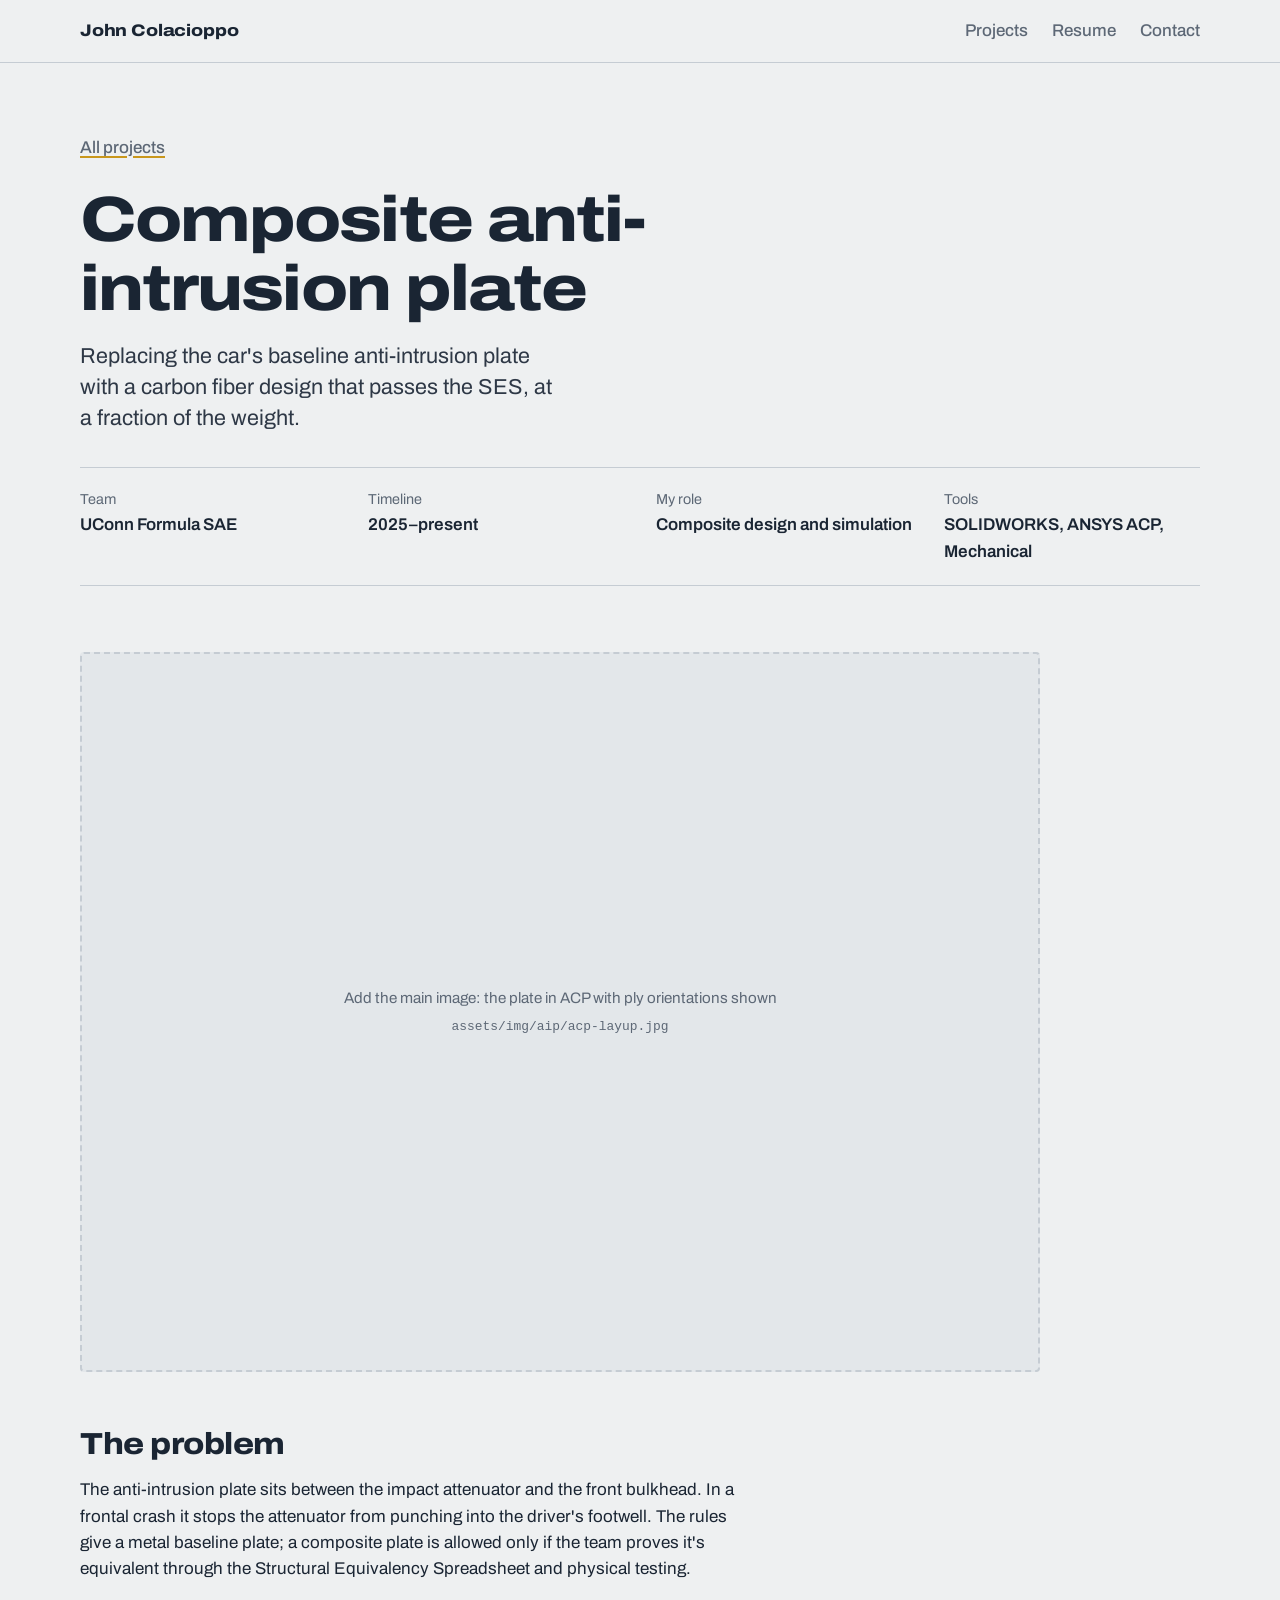
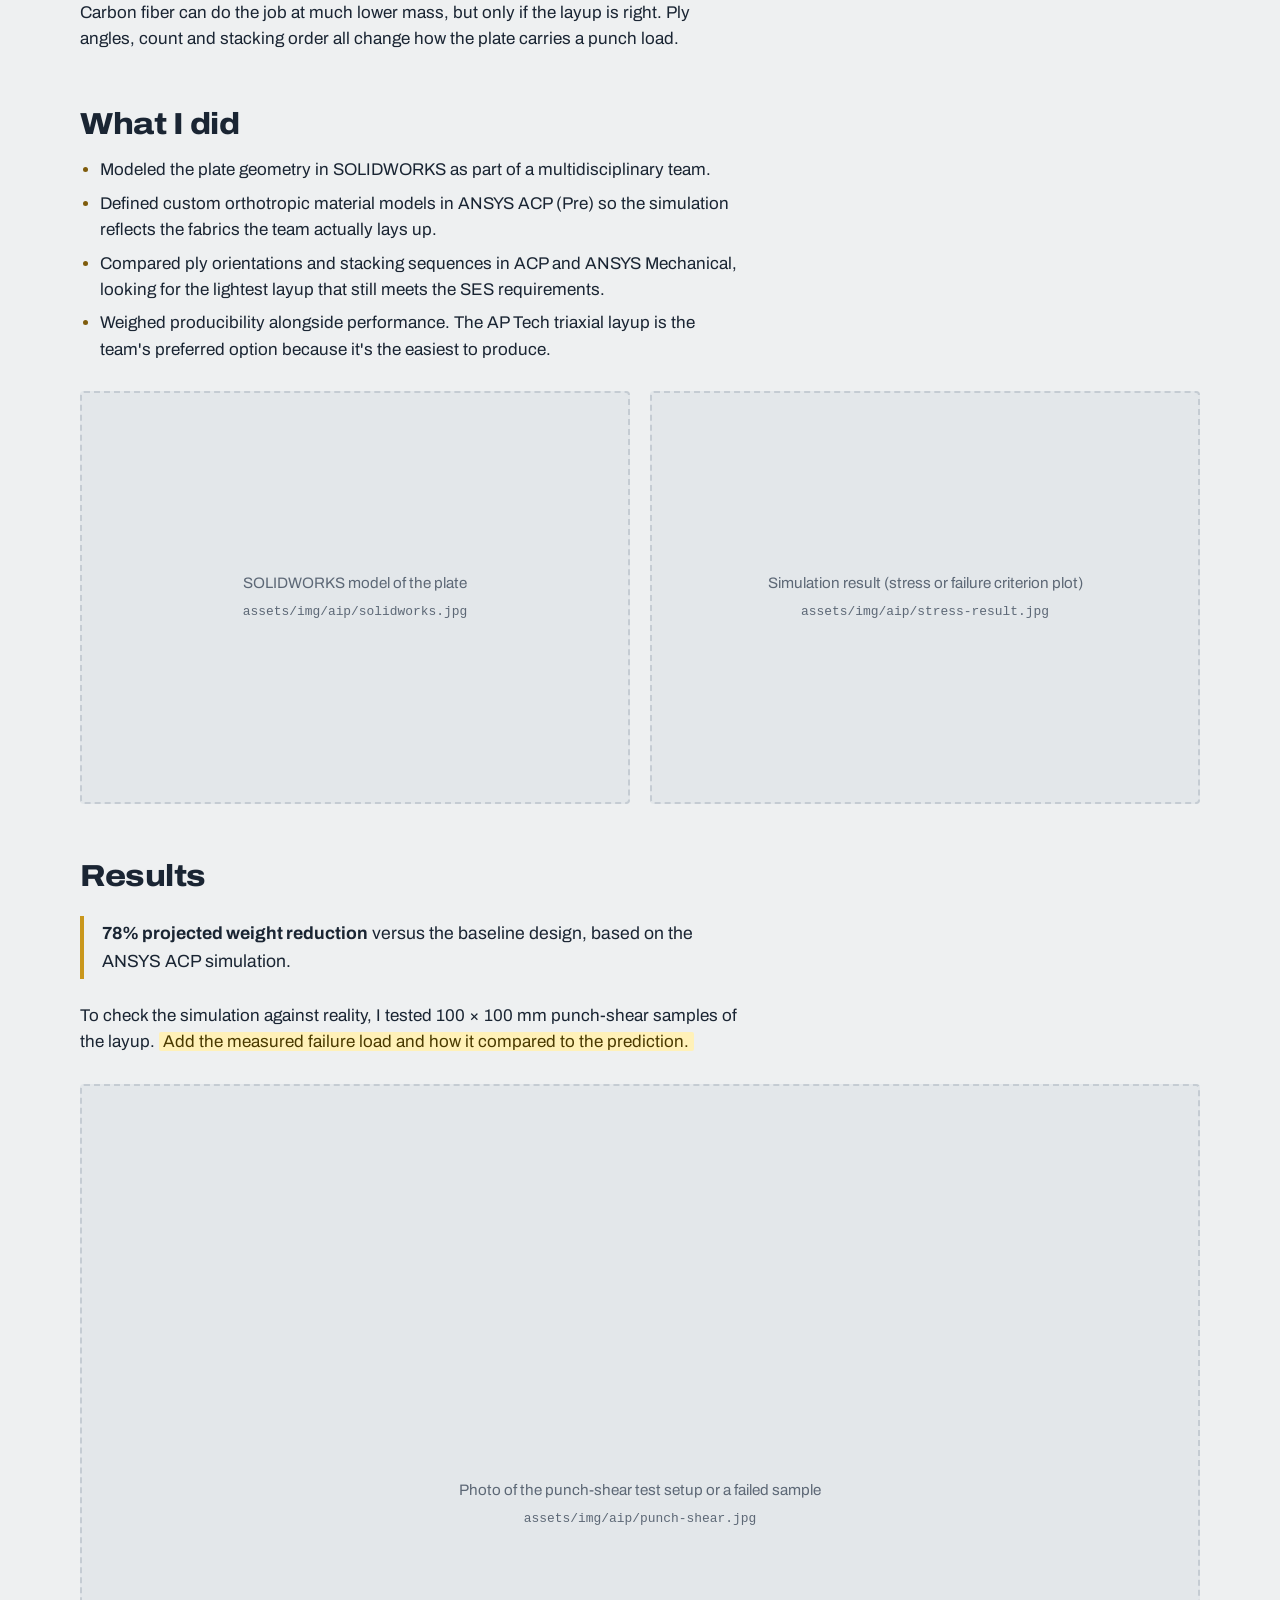
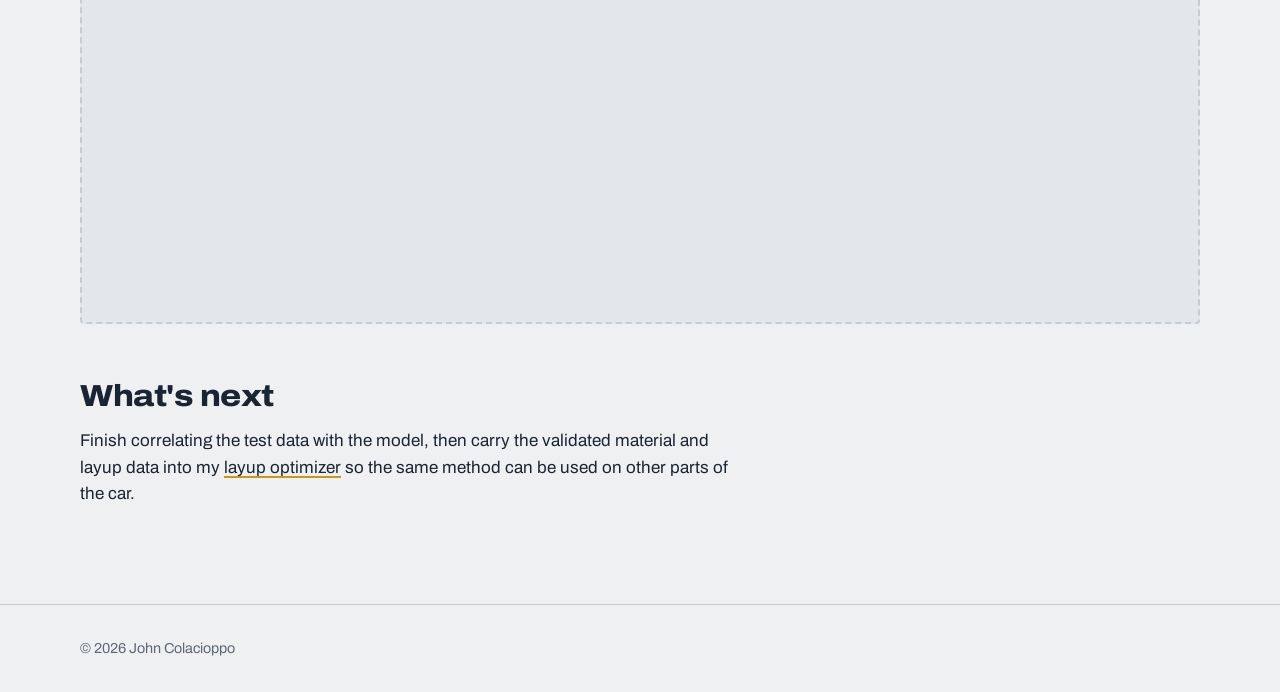
==== projects/anti-intrusion-plate.html @ 6d99d5f6 "Add files via upload" ====
<!DOCTYPE html>
<html lang="en">
<head>
  <meta charset="utf-8">
  <meta name="viewport" content="width=device-width, initial-scale=1">
  <title>Composite anti-intrusion plate — John Colacioppo</title>
  <meta name="description" content="Carbon fiber anti-intrusion plate for UConn Formula SAE, designed in SOLIDWORKS and ANSYS ACP.">
  <link rel="icon" href="../assets/favicon.svg" type="image/svg+xml">
  <link rel="preconnect" href="https://fonts.googleapis.com">
  <link rel="preconnect" href="https://fonts.gstatic.com" crossorigin>
  <link href="https://fonts.googleapis.com/css2?family=Archivo:wdth,wght@62..125,100..900&display=swap" rel="stylesheet">
  <link rel="stylesheet" href="../css/style.css">
</head>
<body>
  <a class="skip" href="#main">Skip to content</a>

  <header class="site-header">
    <div class="wrap">
      <a class="wordmark" href="../">John Colacioppo</a>
      <nav class="site-nav" aria-label="Main">
        <a href="../#projects">Projects</a>
        <a href="../resume.html">Resume</a>
        <a href="../#contact">Contact</a>
      </nav>
    </div>
  </header>

  <main id="main" class="wrap">
    <div class="case-head">
      <a class="back" href="../#projects">All projects</a>
      <h1>Composite anti-intrusion plate</h1>
      <p class="lede">Replacing the car's baseline anti-intrusion plate with a carbon fiber design that passes the SES, at a fraction of the weight.</p>
      <dl class="facts">
        <div><dt>Team</dt><dd>UConn Formula SAE</dd></div>
        <div><dt>Timeline</dt><dd>2025–present</dd></div>
        <div><dt>My role</dt><dd>Composite design and simulation</dd></div>
        <div><dt>Tools</dt><dd>SOLIDWORKS, ANSYS ACP, Mechanical</dd></div>
      </dl>
    </div>

    <div class="case-body">
      <figure class="shot shot-wide">
        <!-- Replace with: <img src="../assets/img/aip/acp-layup.jpg" alt="..."> -->
        <div class="ph">Add the main image: the plate in ACP with ply orientations shown<br><code>assets/img/aip/acp-layup.jpg</code></div>
      </figure>

      <h2>The problem</h2>
      <p>The anti-intrusion plate sits between the impact attenuator and the front bulkhead. In a frontal crash it stops the attenuator from punching into the driver's footwell. The rules give a metal baseline plate; a composite plate is allowed only if the team proves it's equivalent through the Structural Equivalency Spreadsheet and physical testing.</p>
      <p>Carbon fiber can do the job at much lower mass, but only if the layup is right. Ply angles, count and stacking order all change how the plate carries a punch load.</p>

      <h2>What I did</h2>
      <ul>
        <li>Modeled the plate geometry in SOLIDWORKS as part of a multidisciplinary team.</li>
        <li>Defined custom orthotropic material models in ANSYS ACP (Pre) so the simulation reflects the fabrics the team actually lays up.</li>
        <li>Compared ply orientations and stacking sequences in ACP and ANSYS Mechanical, looking for the lightest layup that still meets the SES requirements.</li>
        <li>Weighed producibility alongside performance. The AP Tech triaxial layup is the team's preferred option because it's the easiest to produce.</li>
      </ul>

      <div class="shot-pair">
        <figure class="shot">
          <!-- Replace with: <img src="../assets/img/aip/solidworks.jpg" alt="..."> -->
          <div class="ph">SOLIDWORKS model of the plate<br><code>assets/img/aip/solidworks.jpg</code></div>
        </figure>
        <figure class="shot">
          <!-- Replace with: <img src="../assets/img/aip/stress-result.jpg" alt="..."> -->
          <div class="ph">Simulation result (stress or failure criterion plot)<br><code>assets/img/aip/stress-result.jpg</code></div>
        </figure>
      </div>

      <h2>Results</h2>
      <p class="callout"><strong>78% projected weight reduction</strong> versus the baseline design, based on the ANSYS ACP simulation.</p>
      <p>To check the simulation against reality, I tested 100 × 100 mm punch-shear samples of the layup. <span class="todo">Add the measured failure load and how it compared to the prediction.</span></p>

      <figure class="shot">
        <!-- Replace with: <img src="../assets/img/aip/punch-shear.jpg" alt="..."> -->
        <div class="ph">Photo of the punch-shear test setup or a failed sample<br><code>assets/img/aip/punch-shear.jpg</code></div>
      </figure>

      <h2>What's next</h2>
      <p>Finish correlating the test data with the model, then carry the validated material and layup data into my <a href="layup-optimizer.html">layup optimizer</a> so the same method can be used on other parts of the car.</p>
    </div>
  </main>

  <footer class="site-footer">
    <div class="wrap"><p>© 2026 John Colacioppo</p></div>
  </footer>
</body>
</html>
---- css/style.css ----
/* John Colacioppo — engineering portfolio
   Palette: cool drafting paper, carbon ink, one aramid-gold accent. */

:root {
  --paper: #eef0f1;
  --paper-2: #e3e7ea;
  --ink: #1a2533;
  --carbon: #2e3846;
  --graphite: #5d6876;
  --rule: #c5ccd3;
  --aramid: #c9971c;
  --aramid-ink: #7f5c0c;
  --ply-face: #2e3846;
  --ply-edge: #1a2533;
  --ply-fiber: #8b96a4;
  --measure: 66ch;
  --gutter: clamp(1.25rem, 4vw, 3rem);
  --font: "Archivo", "Helvetica Neue", Arial, sans-serif;
  color-scheme: light dark;
}

@media (prefers-color-scheme: dark) {
  :root {
    --paper: #18212b;
    --paper-2: #202a36;
    --ink: #e6eaee;
    --carbon: #c9d0d8;
    --graphite: #9aa5b1;
    --rule: #34404e;
    --aramid: #d9a826;
    --aramid-ink: #e7bd52;
    --ply-face: #2c3745;
    --ply-edge: #111a23;
    --ply-fiber: #8592a1;
  }
}

*, *::before, *::after { box-sizing: border-box; }

html { -webkit-text-size-adjust: 100%; }

body {
  margin: 0;
  background: var(--paper);
  color: var(--ink);
  font-family: var(--font);
  font-size: 1.0625rem;
  line-height: 1.55;
  font-variation-settings: "wdth" 100;
}

img { max-width: 100%; height: auto; display: block; }

a {
  color: inherit;
  text-decoration-color: var(--aramid);
  text-decoration-thickness: 2px;
  text-underline-offset: 0.2em;
}
a:hover { color: var(--aramid-ink); }

:focus-visible {
  outline: 3px solid var(--aramid);
  outline-offset: 3px;
  border-radius: 2px;
}

.skip {
  position: absolute; left: -999px; top: 0;
  background: var(--ink); color: var(--paper); padding: .5rem 1rem;
}
.skip:focus { left: 1rem; top: 1rem; z-index: 10; }

.wrap {
  width: 100%;
  max-width: 76rem;
  margin: 0 auto;
  padding-inline: var(--gutter);
}

/* ---------- Header ---------- */
.site-header {
  border-bottom: 1px solid var(--rule);
}
.site-header .wrap {
  display: flex;
  align-items: baseline;
  justify-content: space-between;
  gap: 1rem;
  padding-block: 1.1rem;
  flex-wrap: wrap;
}
.wordmark {
  font-weight: 800;
  font-variation-settings: "wdth" 115;
  font-size: 1.05rem;
  letter-spacing: -0.01em;
  text-decoration: none;
}
.site-nav { display: flex; gap: 1.5rem; }
.site-nav a { text-decoration: none; color: var(--graphite); font-weight: 500; }
.site-nav a:hover, .site-nav a[aria-current="page"] { color: var(--ink); text-decoration: underline; text-decoration-color: var(--aramid); }

/* ---------- Type scale (1.25 ratio) ---------- */
h1, h2, h3 { line-height: 1.08; margin: 0; font-weight: 800; letter-spacing: -0.015em; }
h1 { font-size: clamp(2.6rem, 7vw, 5.4rem); font-variation-settings: "wdth" 118; letter-spacing: -0.03em; }
h2 { font-size: clamp(1.7rem, 3.2vw, 2.4rem); font-variation-settings: "wdth" 112; }
h3 { font-size: 1.35rem; font-variation-settings: "wdth" 108; }
p { margin: 0 0 1em; max-width: var(--measure); }
.lede { font-size: clamp(1.15rem, 1.8vw, 1.35rem); line-height: 1.45; color: var(--carbon); max-width: 40ch; }

/* ---------- Hero ---------- */
.hero {
  display: grid;
  grid-template-columns: minmax(0, 1fr) minmax(0, 1.05fr);
  align-items: center;
  gap: clamp(1.5rem, 4vw, 4rem);
  padding-block: clamp(3rem, 8vw, 6.5rem) clamp(2.5rem, 6vw, 5rem);
}
.hero h1 { margin-bottom: 1.5rem; }
.hero .lede { margin-bottom: 2rem; }
.hero figure { margin: 0; }
.hero figcaption {
  font-size: .9rem; color: var(--graphite); margin-top: .5rem; max-width: 46ch;
}

.actions { display: flex; flex-wrap: wrap; gap: .75rem; }
.btn {
  display: inline-block;
  padding: .7rem 1.2rem;
  border: 2px solid var(--ink);
  border-radius: 3px;
  font-weight: 600;
  text-decoration: none;
  line-height: 1.2;
}
.btn-solid { background: var(--ink); color: var(--paper); }
.btn-solid:hover { background: var(--carbon); border-color: var(--carbon); color: var(--paper); }
.btn:hover { color: var(--ink); border-color: var(--aramid); }
.btn-solid:hover { color: var(--paper); }

/* Ply stack drawing */
.plystack { width: 100%; height: auto; overflow: visible; }
.ply-face { fill: var(--ply-face); stroke: var(--ply-edge); stroke-width: 1; }
.ply-edge { fill: var(--ply-edge); }
.ply-side { fill: var(--ply-edge); opacity: .85; }
.ply-fiber { stroke: var(--ply-fiber); stroke-width: 1.2; fill: none; }
.ply-leader { stroke: var(--aramid); stroke-width: 1.25; fill: none; }
.ply-label { fill: var(--ink); font-family: var(--font); font-size: 17px; font-weight: 600; font-variant-numeric: tabular-nums; }

@media (prefers-reduced-motion: no-preference) {
  .ply {
    animation: lay-up .55s cubic-bezier(.2,.7,.2,1) both;
    animation-delay: calc(var(--i) * 110ms + 150ms);
  }
  @keyframes lay-up {
    from { opacity: 0; transform: translateY(-46px); }
    to   { opacity: 1; transform: none; }
  }
}

/* ---------- Sections ---------- */
.section { padding-block: clamp(3rem, 7vw, 5.5rem); border-top: 1px solid var(--rule); }
.section > .wrap > h2 { margin-bottom: clamp(1.5rem, 4vw, 2.75rem); }

/* Project rows: figure + text, alternating sides */
.project {
  display: grid;
  grid-template-columns: minmax(0, 1.15fr) minmax(0, 1fr);
  gap: clamp(1.25rem, 4vw, 3.5rem);
  align-items: start;
  padding-block: clamp(1.75rem, 4vw, 3rem);
}
.project + .project { border-top: 1px solid var(--rule); }
.project:nth-of-type(even) .project-figure { order: 2; }
.project h3 { font-size: clamp(1.5rem, 2.6vw, 2rem); margin-bottom: .4rem; }
.project h3 a { text-decoration: none; }
.project h3 a:hover { text-decoration: underline; text-decoration-color: var(--aramid); color: inherit; }
.project .context { color: var(--graphite); margin-bottom: 1rem; font-weight: 500; }
.project .tools { color: var(--graphite); font-size: .95rem; }
.project .more { font-weight: 600; }

.stat { display: flex; align-items: baseline; gap: .75rem; margin: 0 0 1rem; }
.stat b {
  font-size: 2.6rem; line-height: 1; font-weight: 800;
  font-variation-settings: "wdth" 120; letter-spacing: -0.03em;
  border-bottom: 4px solid var(--aramid); padding-bottom: .1rem;
}
.stat span { color: var(--carbon); max-width: 22ch; line-height: 1.3; }

.project-figure { margin: 0; }
.project-figure img, .shot img {
  width: 100%;
  background: #fff;
  border: 1px solid var(--rule);
  border-radius: 4px;
}

/* Placeholder figure for images not added yet */
.ph {
  display: flex; flex-direction: column; justify-content: center; align-items: center;
  gap: .4rem; text-align: center;
  aspect-ratio: 4 / 3;
  border: 2px dashed var(--rule);
  border-radius: 4px;
  background: var(--paper-2);
  color: var(--graphite);
  padding: 1.5rem;
  font-size: .95rem;
}
.ph code { font-size: .85em; }

/* Visible reminder for content John still needs to fill in.
   Search the project for class="todo" before publishing. */
.todo {
  background: #fff1b8;
  color: #4a3a00;
  padding: 0 .25em;
  border-radius: 2px;
}

/* Side work block */
.aside-block {
  display: grid; grid-template-columns: minmax(0, 1fr) minmax(0, 1.4fr);
  gap: clamp(1rem, 4vw, 3.5rem);
  margin-top: clamp(1.5rem, 4vw, 2.5rem);
  padding: clamp(1.25rem, 3vw, 2rem);
  background: var(--paper-2);
  border-left: 4px solid var(--aramid);
  border-radius: 0 4px 4px 0;
}
.aside-block h3 { margin-bottom: .3rem; }
.aside-block p:last-child { margin-bottom: 0; }

/* Skills */
.skills { display: grid; grid-template-columns: repeat(auto-fit, minmax(14rem, 1fr)); gap: 1.75rem 2.5rem; margin: 0; }
.skills dt { font-weight: 700; margin-bottom: .35rem; }
.skills dd { margin: 0; color: var(--carbon); }

/* Contact */
.contact-list { list-style: none; padding: 0; margin: 0; display: grid; gap: .6rem; font-size: 1.15rem; }
.contact-list span { display: inline-block; min-width: 6.5rem; color: var(--graphite); font-size: 1rem; }

.site-footer { border-top: 1px solid var(--rule); padding-block: 2rem; color: var(--graphite); font-size: .9rem; }
.site-footer p { margin: 0; }

/* ---------- Project detail pages ---------- */
.case-head { padding-block: clamp(2.5rem, 6vw, 4.5rem) clamp(1.5rem, 3vw, 2.5rem); }
.back { display: inline-block; margin-bottom: 1.5rem; color: var(--graphite); font-weight: 500; }
.case-head h1 { font-size: clamp(2.2rem, 5.5vw, 4rem); margin-bottom: 1.1rem; max-width: 18ch; }

.facts {
  display: grid; grid-template-columns: repeat(auto-fit, minmax(9rem, 1fr));
  gap: 1rem 2rem; margin: 2rem 0 0; padding: 1.25rem 0; border-block: 1px solid var(--rule);
}
.facts dt { color: var(--graphite); font-size: .9rem; }
.facts dd { margin: .15rem 0 0; font-weight: 600; }

.case-body { padding-bottom: clamp(3rem, 7vw, 5rem); }
.case-body h2 { font-size: clamp(1.45rem, 2.6vw, 1.9rem); margin: clamp(2.5rem, 5vw, 3.5rem) 0 1rem; }
.case-body ul, .case-body ol { max-width: var(--measure); padding-left: 1.25rem; margin: 0 0 1.25rem; }
.case-body li { margin-bottom: .45rem; }
.case-body li::marker { color: var(--aramid-ink); }

.shot { margin: 1.75rem 0; }
.shot img { width: auto; max-width: 100%; max-height: 36rem; }
.shot figcaption { font-size: .9rem; color: var(--graphite); margin-top: .5rem; max-width: var(--measure); }
.shot-wide { max-width: 60rem; }
.shot-pair { display: grid; grid-template-columns: repeat(auto-fit, minmax(16rem, 1fr)); gap: 1.25rem; margin: 1.75rem 0; }
.shot-pair .shot { margin: 0; }

table.data {
  border-collapse: collapse; margin: 1.25rem 0 1.75rem; min-width: min(100%, 34rem);
  font-variant-numeric: tabular-nums;
}
table.data th, table.data td { text-align: left; padding: .6rem 1rem .6rem 0; border-bottom: 1px solid var(--rule); vertical-align: top; }
table.data th { font-weight: 700; font-size: .95rem; color: var(--graphite); }
table.data tr.picked td { font-weight: 700; }
table.data tr.picked td:first-child { box-shadow: inset 4px 0 0 var(--aramid); padding-left: .75rem; }
.table-scroll { overflow-x: auto; }

.callout {
  border-left: 4px solid var(--aramid);
  padding: .25rem 0 .25rem 1.1rem;
  margin: 1.5rem 0;
  max-width: var(--measure);
  font-size: 1.1rem;
}

/* ---------- Resume page ---------- */
.resume-frame {
  width: 100%;
  height: min(85vh, 1100px);
  border: 1px solid var(--rule);
  border-radius: 4px;
  background: #fff;
}

/* ---------- Responsive ---------- */
@media (max-width: 820px) {
  .hero { grid-template-columns: 1fr; }
  .hero figure { max-width: 30rem; }
  .project { grid-template-columns: 1fr; }
  .project:nth-of-type(even) .project-figure { order: 0; }
  .aside-block { grid-template-columns: 1fr; }
}
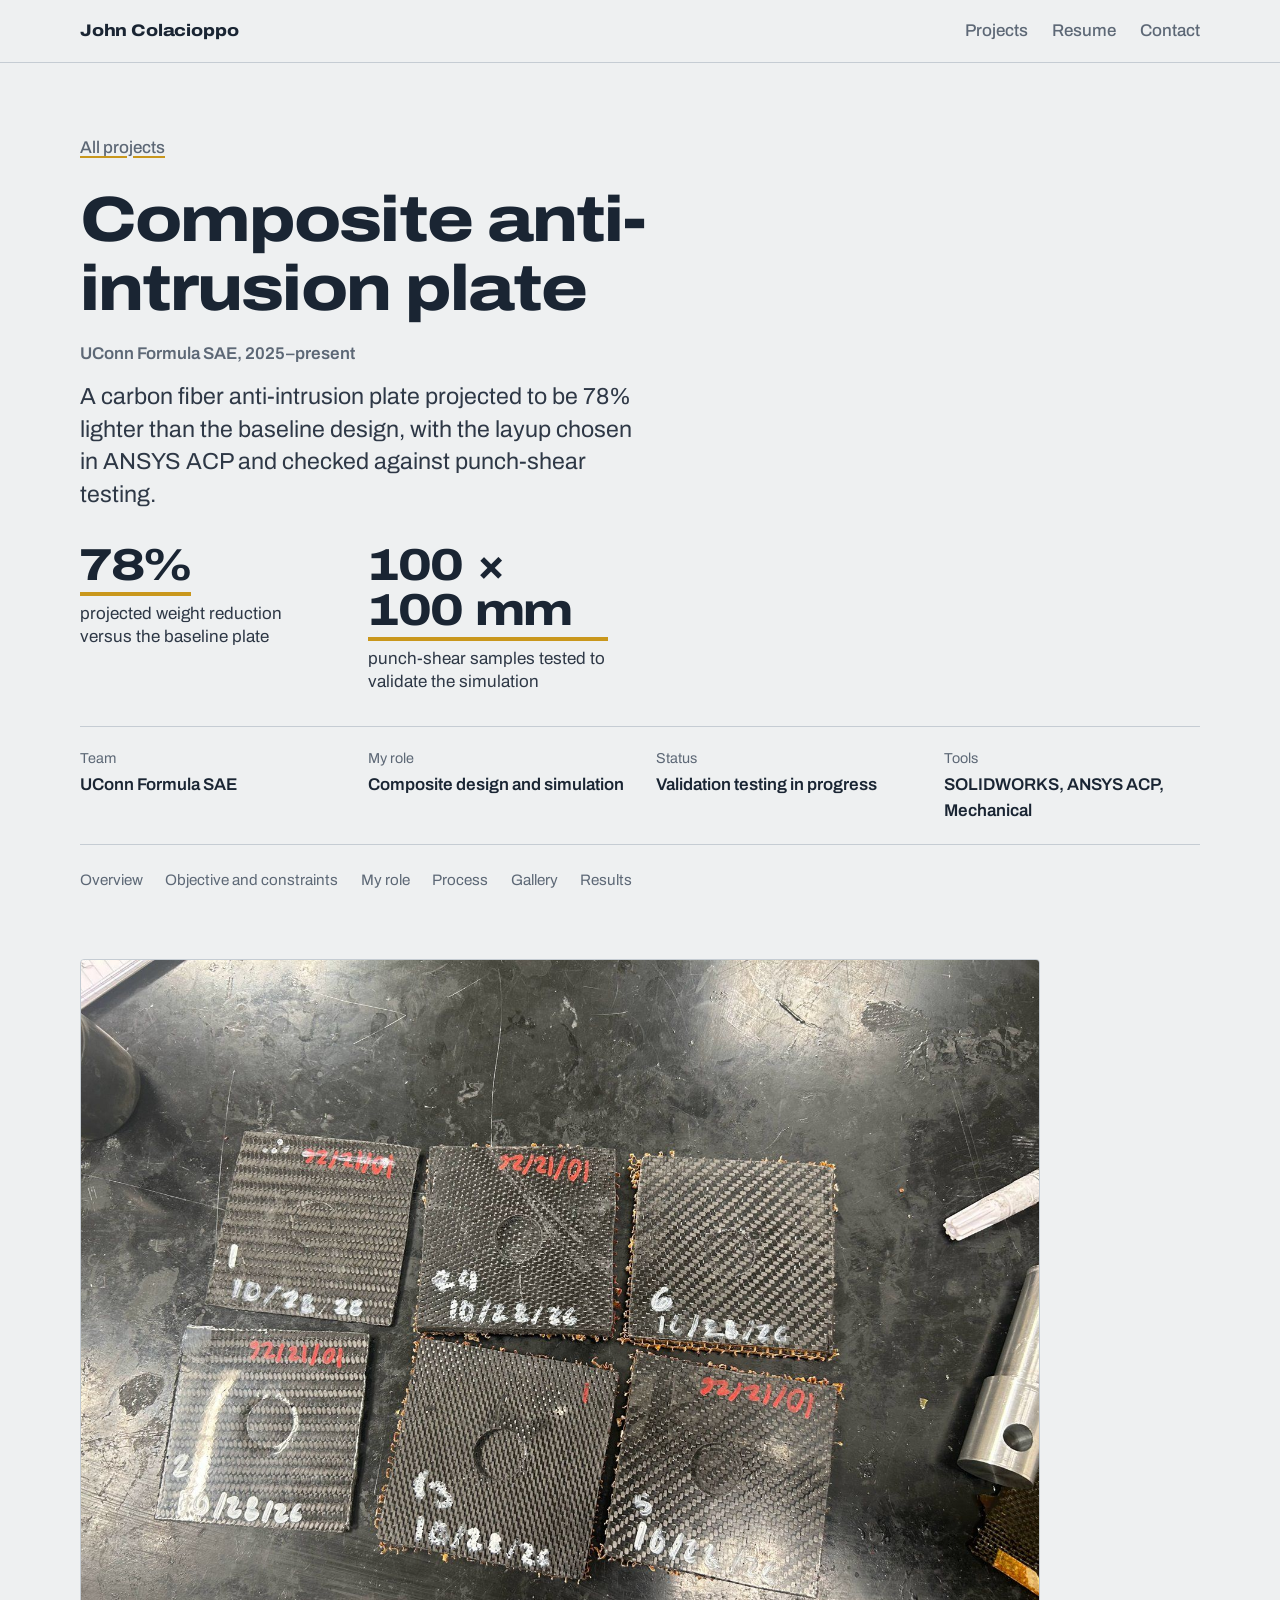
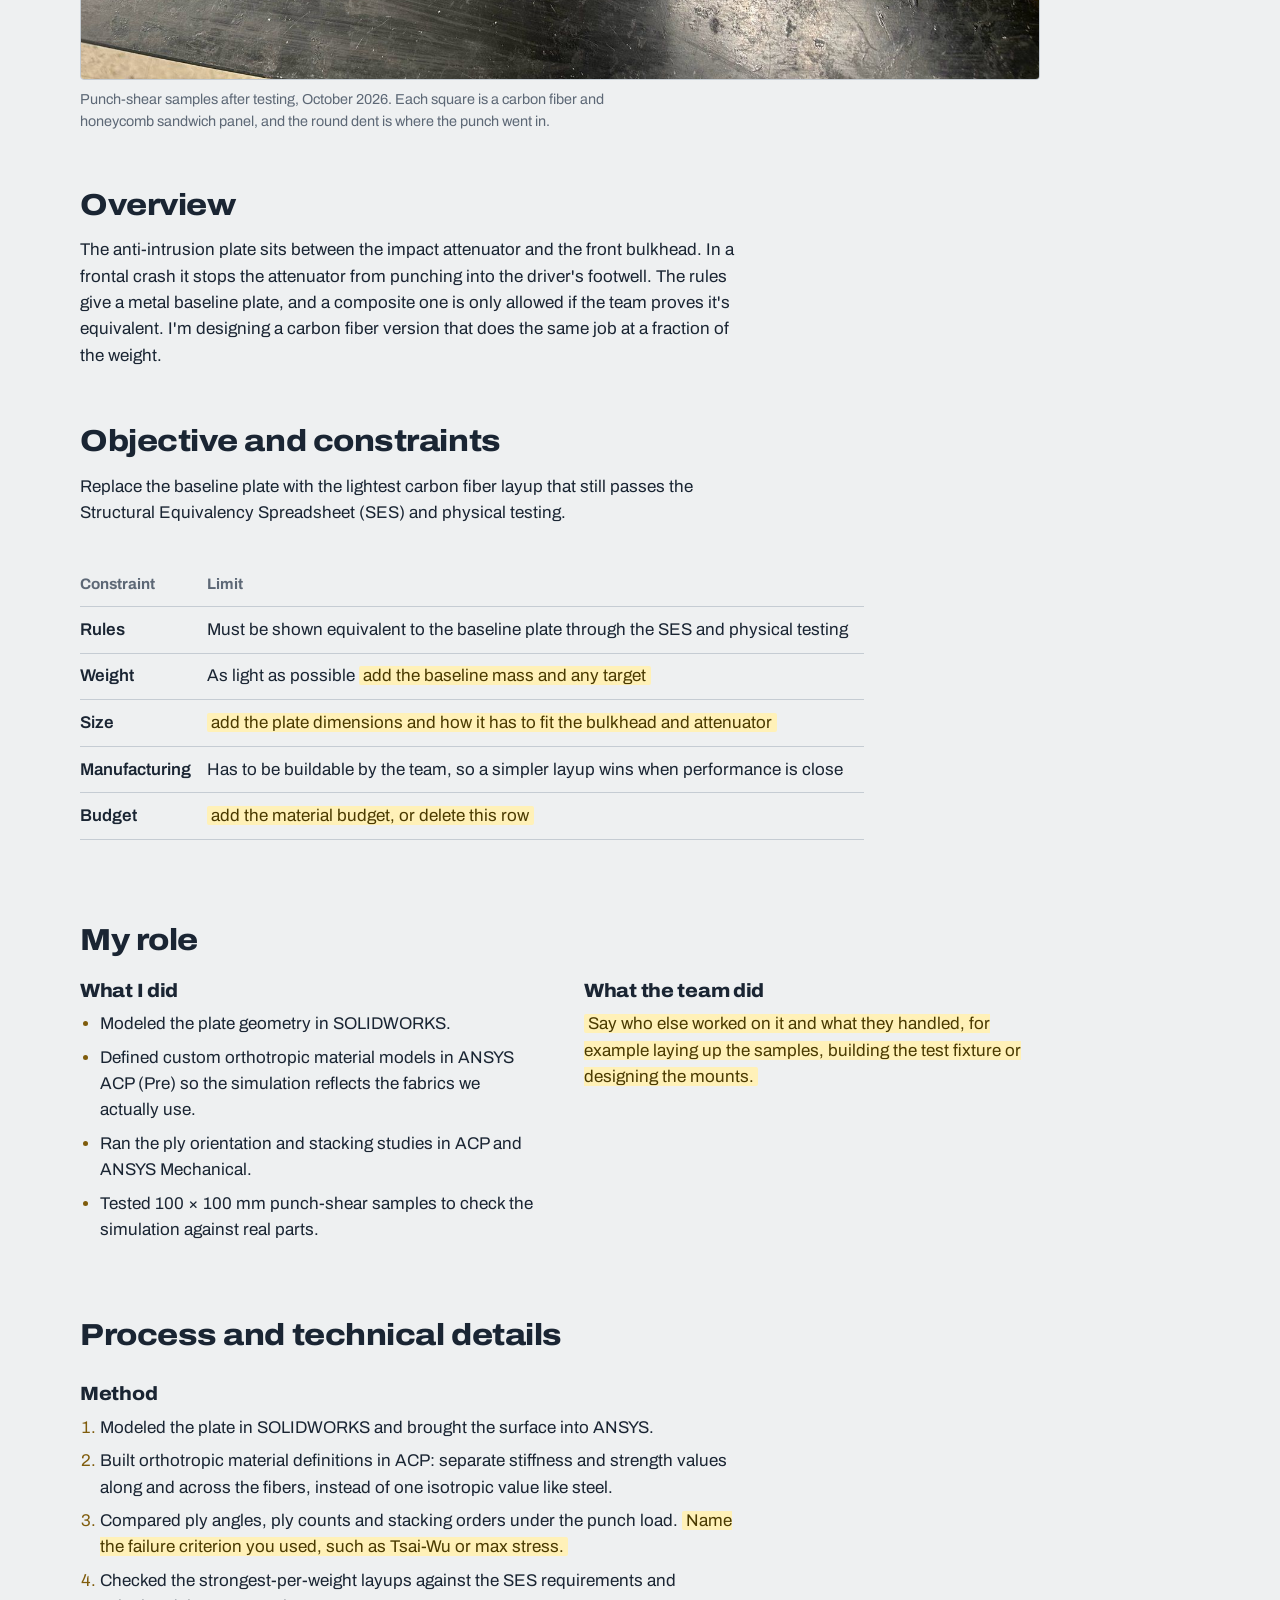
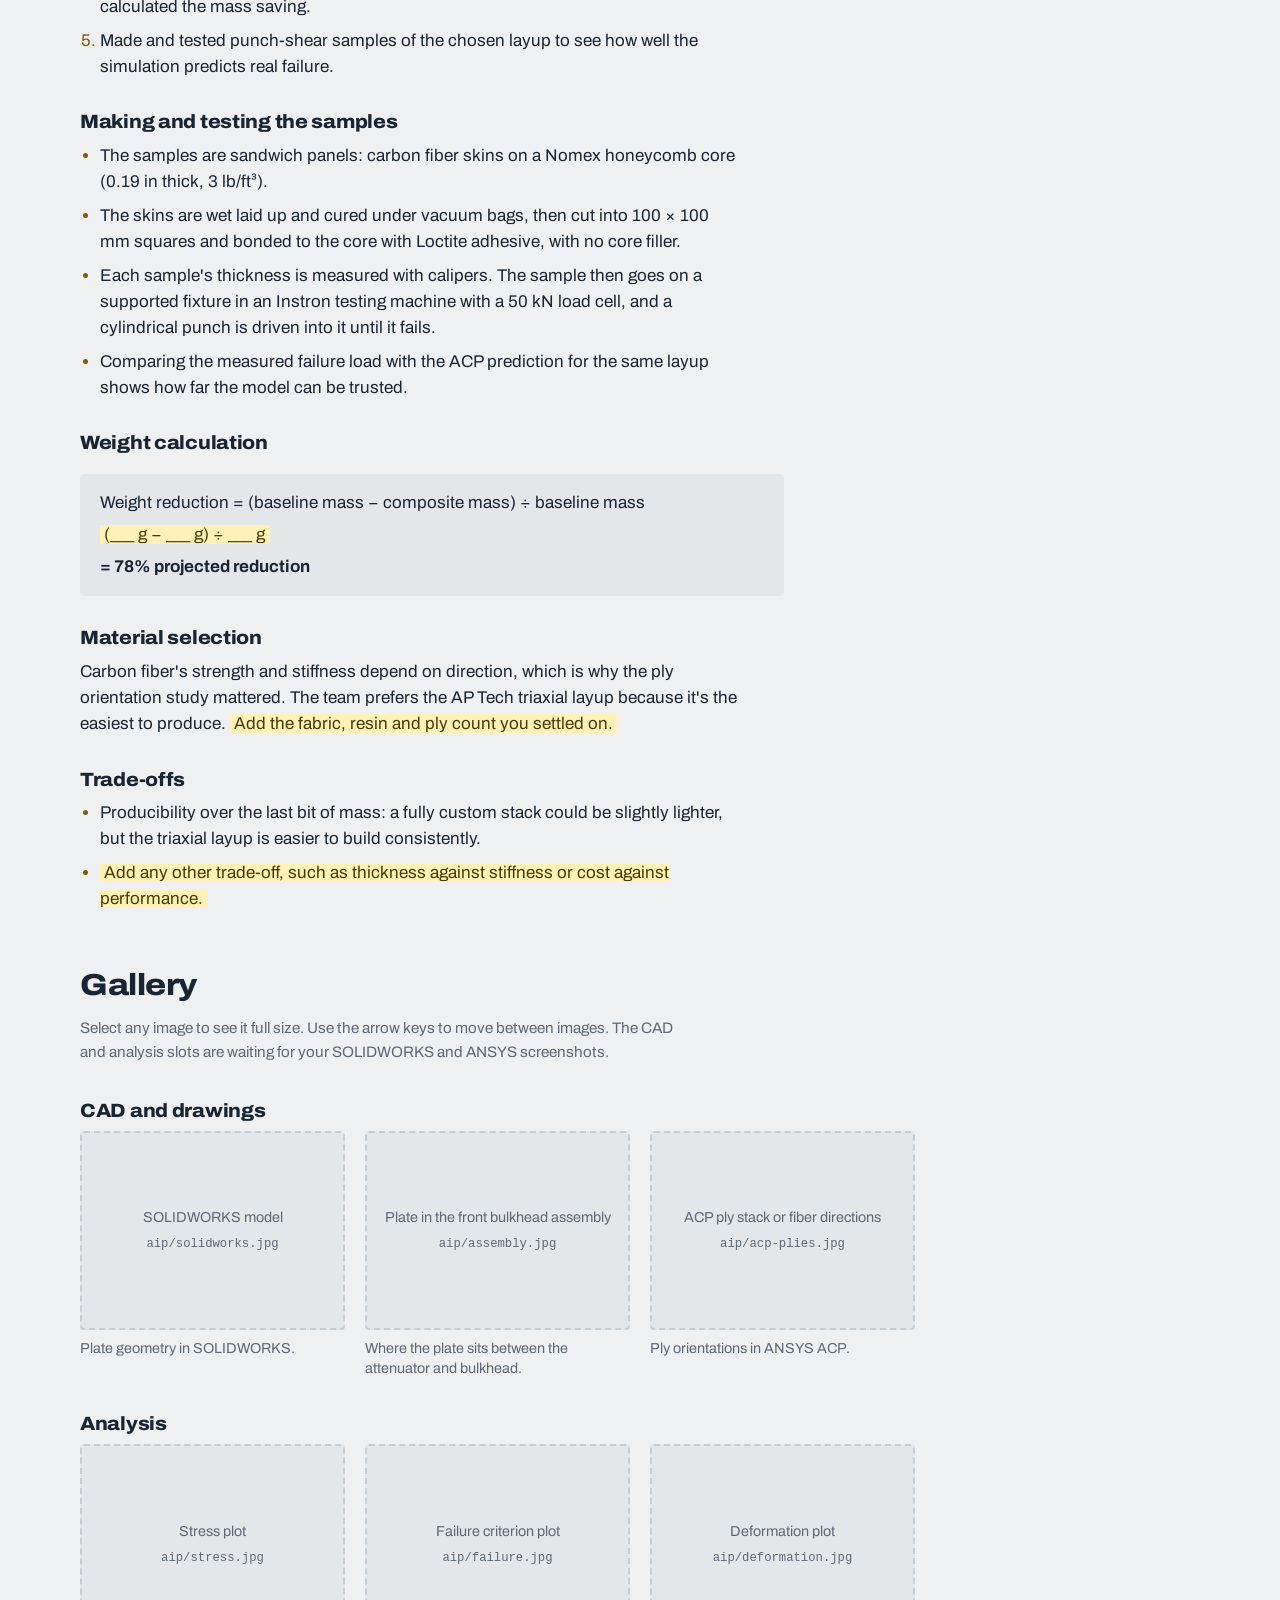
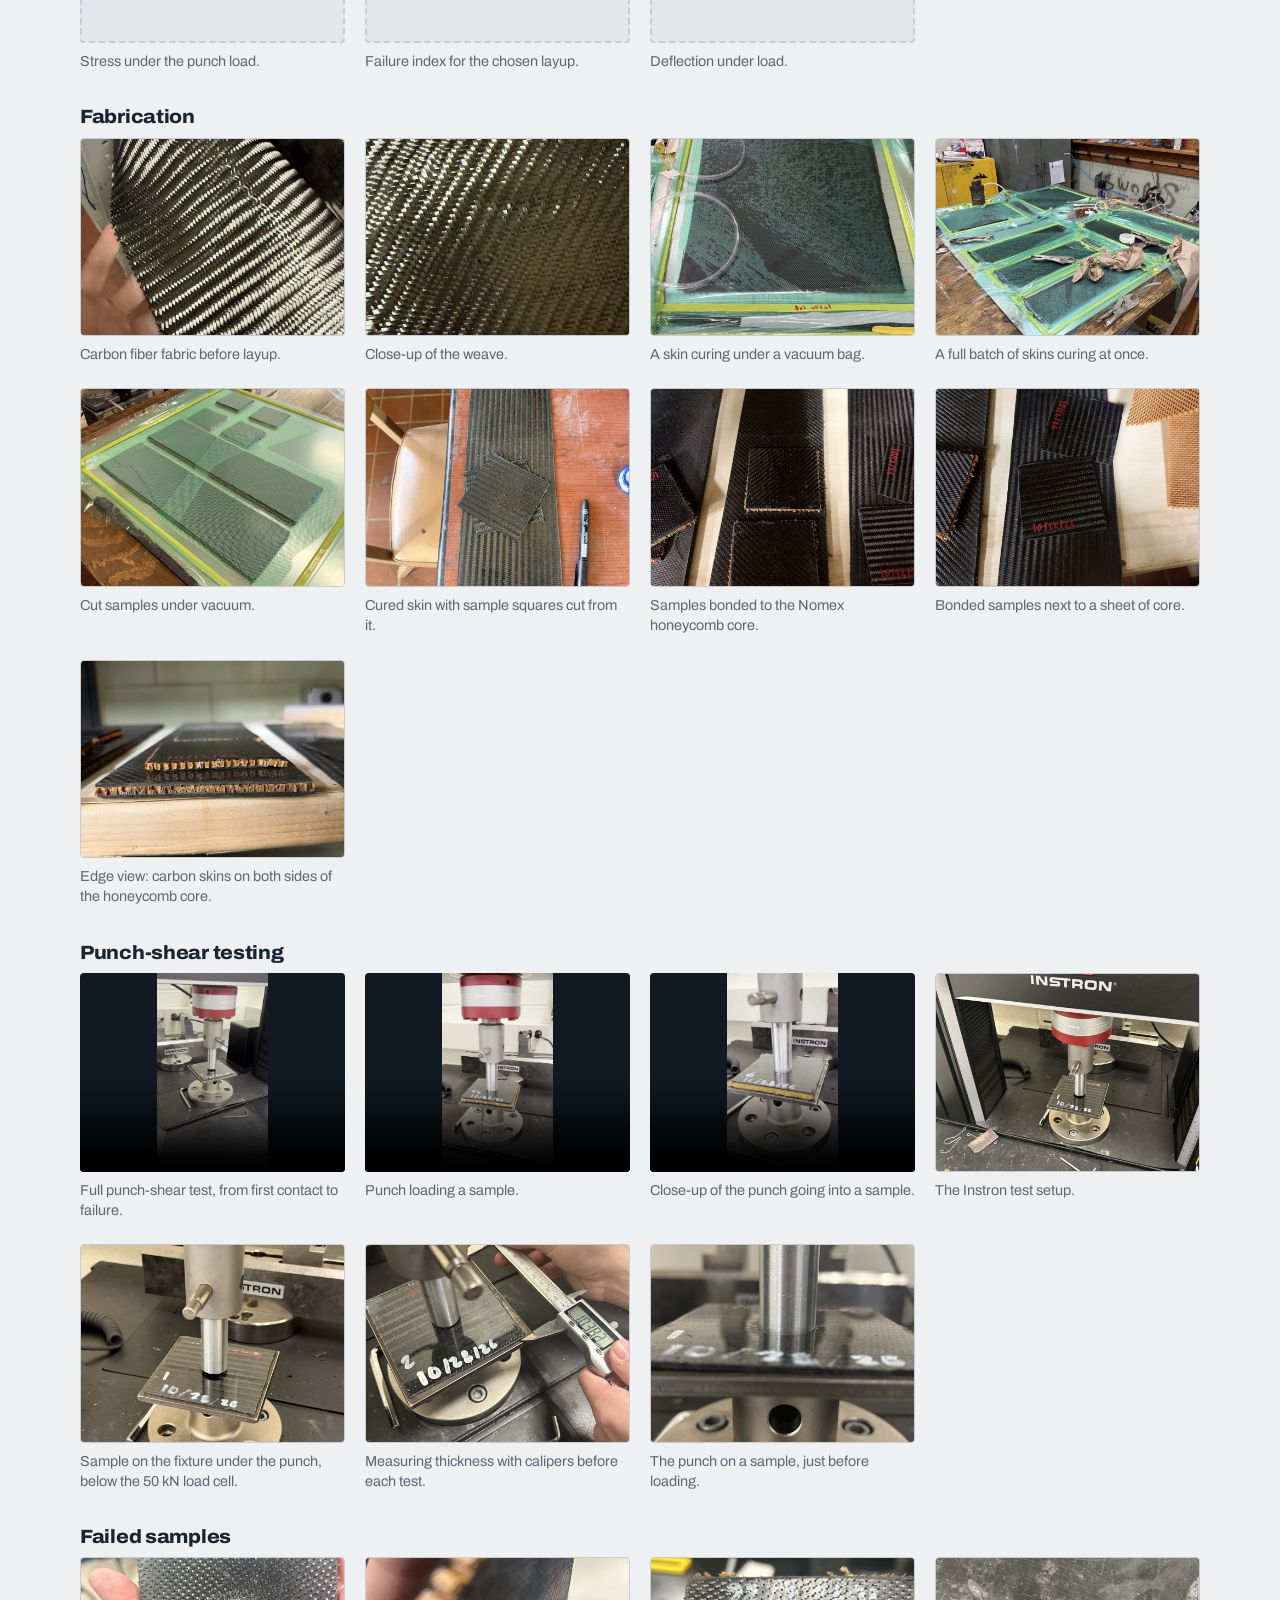
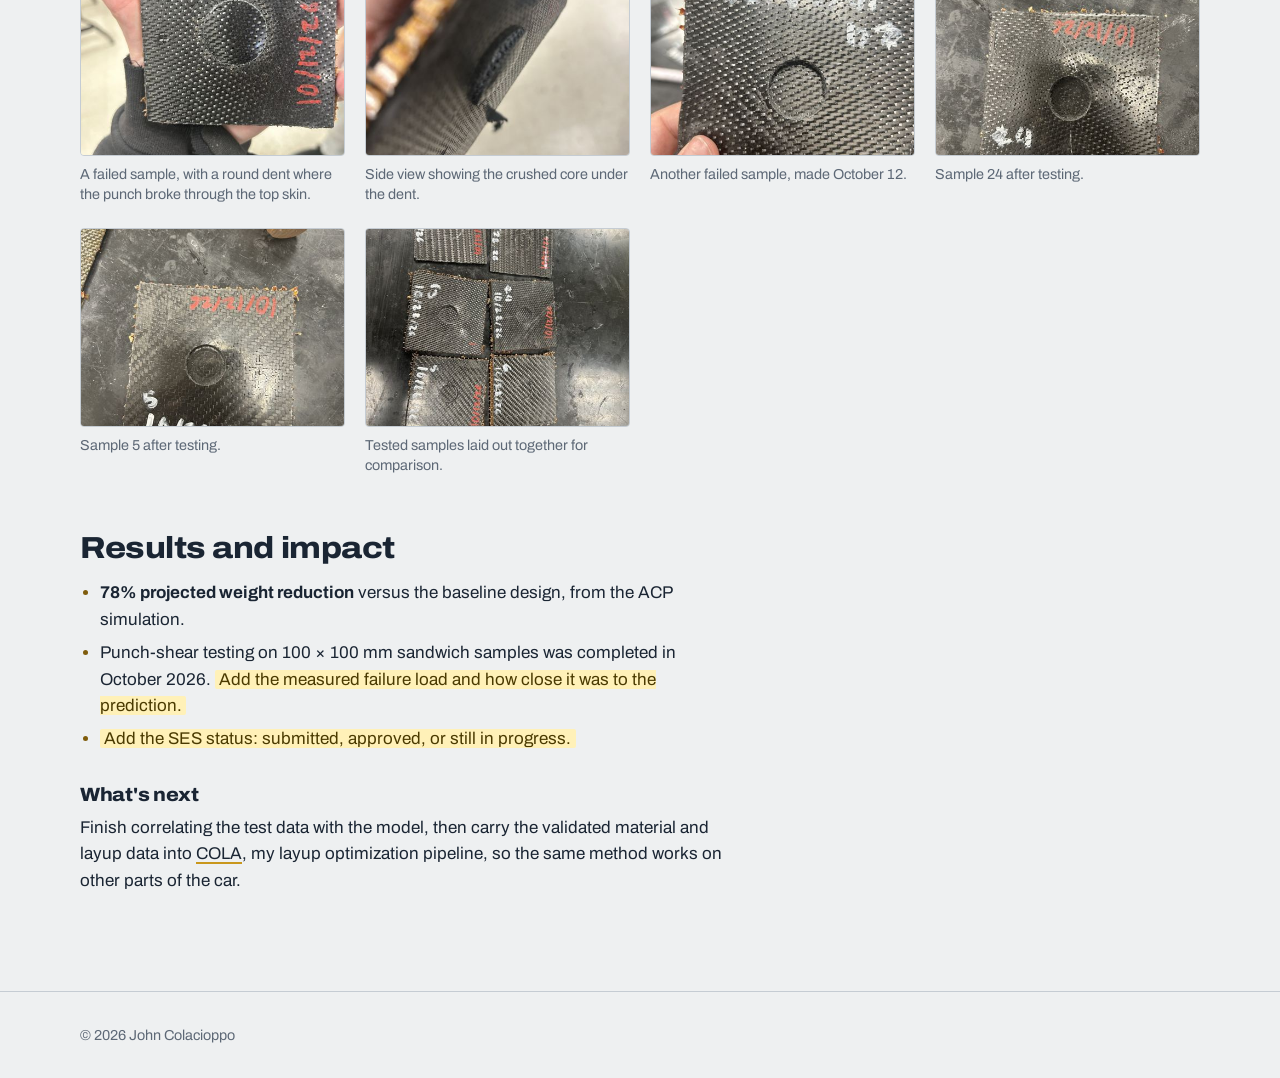
==== commit 77e3d240: "Add project galleries, COLA page, AIP photos and videos, intro Co-Authored-By: Claude Opus 5.5 <nore" ====
--- a/projects/anti-intrusion-plate.html
+++ b/projects/anti-intrusion-plate.html
@@ -4,12 +4,13 @@
   <meta charset="utf-8">
   <meta name="viewport" content="width=device-width, initial-scale=1">
   <title>Composite anti-intrusion plate — John Colacioppo</title>
-  <meta name="description" content="Carbon fiber anti-intrusion plate for UConn Formula SAE, designed in SOLIDWORKS and ANSYS ACP.">
+  <meta name="description" content="Carbon fiber anti-intrusion plate for UConn Formula SAE, designed in SOLIDWORKS and ANSYS ACP. Projected 78% lighter than the baseline.">
   <link rel="icon" href="../assets/favicon.svg" type="image/svg+xml">
   <link rel="preconnect" href="https://fonts.googleapis.com">
   <link rel="preconnect" href="https://fonts.gstatic.com" crossorigin>
   <link href="https://fonts.googleapis.com/css2?family=Archivo:wdth,wght@62..125,100..900&display=swap" rel="stylesheet">
   <link rel="stylesheet" href="../css/style.css">
+  <script src="../js/gallery.js" defer></script>
 </head>
 <body>
   <a class="skip" href="#main">Skip to content</a>
@@ -26,58 +27,192 @@
   </header>
 
   <main id="main" class="wrap">
+    <!-- 1. Title, timeframe and final outcome first -->
     <div class="case-head">
       <a class="back" href="../#projects">All projects</a>
       <h1>Composite anti-intrusion plate</h1>
-      <p class="lede">Replacing the car's baseline anti-intrusion plate with a carbon fiber design that passes the SES, at a fraction of the weight.</p>
+      <p class="timeframe">UConn Formula SAE, 2025–present</p>
+      <p class="outcome">A carbon fiber anti-intrusion plate projected to be 78% lighter than the baseline design, with the layup chosen in ANSYS ACP and checked against punch-shear testing.</p>
+      <ul class="key-results">
+        <li><b>78%</b><span>projected weight reduction versus the baseline plate</span></li>
+        <li><b>100 × 100 mm</b><span>punch-shear samples tested to validate the simulation</span></li>
+        <!-- Add a third result once you have it, for example the plate mass:
+        <li><b>___ g</b><span>composite plate mass, down from ___ g</span></li> -->
+      </ul>
       <dl class="facts">
         <div><dt>Team</dt><dd>UConn Formula SAE</dd></div>
-        <div><dt>Timeline</dt><dd>2025–present</dd></div>
         <div><dt>My role</dt><dd>Composite design and simulation</dd></div>
+        <div><dt>Status</dt><dd>Validation testing in progress</dd></div>
         <div><dt>Tools</dt><dd>SOLIDWORKS, ANSYS ACP, Mechanical</dd></div>
       </dl>
+      <ul class="toc" aria-label="On this page">
+        <li><a href="#overview">Overview</a></li>
+        <li><a href="#objective">Objective and constraints</a></li>
+        <li><a href="#role">My role</a></li>
+        <li><a href="#process">Process</a></li>
+        <li><a href="#gallery">Gallery</a></li>
+        <li><a href="#results">Results</a></li>
+      </ul>
     </div>
 
     <div class="case-body">
       <figure class="shot shot-wide">
-        <!-- Replace with: <img src="../assets/img/aip/acp-layup.jpg" alt="..."> -->
-        <div class="ph">Add the main image: the plate in ACP with ply orientations shown<br><code>assets/img/aip/acp-layup.jpg</code></div>
+        <img src="../assets/img/aip/tested-set.jpg" alt="Six numbered carbon fiber sandwich samples after punch-shear testing, each with a circular dent from the punch" width="1600" height="1200">
+        <figcaption>Punch-shear samples after testing, October 2026. Each square is a carbon fiber and honeycomb sandwich panel, and the round dent is where the punch went in.</figcaption>
       </figure>
 
-      <h2>The problem</h2>
-      <p>The anti-intrusion plate sits between the impact attenuator and the front bulkhead. In a frontal crash it stops the attenuator from punching into the driver's footwell. The rules give a metal baseline plate; a composite plate is allowed only if the team proves it's equivalent through the Structural Equivalency Spreadsheet and physical testing.</p>
-      <p>Carbon fiber can do the job at much lower mass, but only if the layup is right. Ply angles, count and stacking order all change how the plate carries a punch load.</p>
-
-      <h2>What I did</h2>
-      <ul>
-        <li>Modeled the plate geometry in SOLIDWORKS as part of a multidisciplinary team.</li>
-        <li>Defined custom orthotropic material models in ANSYS ACP (Pre) so the simulation reflects the fabrics the team actually lays up.</li>
-        <li>Compared ply orientations and stacking sequences in ACP and ANSYS Mechanical, looking for the lightest layup that still meets the SES requirements.</li>
-        <li>Weighed producibility alongside performance. The AP Tech triaxial layup is the team's preferred option because it's the easiest to produce.</li>
-      </ul>
-
-      <div class="shot-pair">
-        <figure class="shot">
-          <!-- Replace with: <img src="../assets/img/aip/solidworks.jpg" alt="..."> -->
-          <div class="ph">SOLIDWORKS model of the plate<br><code>assets/img/aip/solidworks.jpg</code></div>
-        </figure>
-        <figure class="shot">
-          <!-- Replace with: <img src="../assets/img/aip/stress-result.jpg" alt="..."> -->
-          <div class="ph">Simulation result (stress or failure criterion plot)<br><code>assets/img/aip/stress-result.jpg</code></div>
-        </figure>
-      </div>
-
-      <h2>Results</h2>
-      <p class="callout"><strong>78% projected weight reduction</strong> versus the baseline design, based on the ANSYS ACP simulation.</p>
-      <p>To check the simulation against reality, I tested 100 × 100 mm punch-shear samples of the layup. <span class="todo">Add the measured failure load and how it compared to the prediction.</span></p>
-
-      <figure class="shot">
-        <!-- Replace with: <img src="../assets/img/aip/punch-shear.jpg" alt="..."> -->
-        <div class="ph">Photo of the punch-shear test setup or a failed sample<br><code>assets/img/aip/punch-shear.jpg</code></div>
-      </figure>
-
-      <h2>What's next</h2>
-      <p>Finish correlating the test data with the model, then carry the validated material and layup data into my <a href="layup-optimizer.html">layup optimizer</a> so the same method can be used on other parts of the car.</p>
+      <section id="overview">
+        <h2>Overview</h2>
+        <p>The anti-intrusion plate sits between the impact attenuator and the front bulkhead. In a frontal crash it stops the attenuator from punching into the driver's footwell. The rules give a metal baseline plate, and a composite one is only allowed if the team proves it's equivalent. I'm designing a carbon fiber version that does the same job at a fraction of the weight.</p>
+      </section>
+
+      <!-- 2. Objective and constraints -->
+      <section id="objective">
+        <h2>Objective and constraints</h2>
+        <p>Replace the baseline plate with the lightest carbon fiber layup that still passes the Structural Equivalency Spreadsheet (SES) and physical testing.</p>
+        <div class="table-scroll">
+          <table class="data">
+            <thead><tr><th scope="col">Constraint</th><th scope="col">Limit</th></tr></thead>
+            <tbody>
+              <tr><td>Rules</td><td>Must be shown equivalent to the baseline plate through the SES and physical testing</td></tr>
+              <tr><td>Weight</td><td>As light as possible <span class="todo">add the baseline mass and any target</span></td></tr>
+              <tr><td>Size</td><td><span class="todo">add the plate dimensions and how it has to fit the bulkhead and attenuator</span></td></tr>
+              <tr><td>Manufacturing</td><td>Has to be buildable by the team, so a simpler layup wins when performance is close</td></tr>
+              <tr><td>Budget</td><td><span class="todo">add the material budget, or delete this row</span></td></tr>
+            </tbody>
+          </table>
+        </div>
+      </section>
+
+      <!-- 3. Specific role -->
+      <section id="role">
+        <h2>My role</h2>
+        <div class="role-split">
+          <div>
+            <h3>What I did</h3>
+            <ul>
+              <li>Modeled the plate geometry in SOLIDWORKS.</li>
+              <li>Defined custom orthotropic material models in ANSYS ACP (Pre) so the simulation reflects the fabrics we actually use.</li>
+              <li>Ran the ply orientation and stacking studies in ACP and ANSYS Mechanical.</li>
+              <li>Tested 100 × 100 mm punch-shear samples to check the simulation against real parts.</li>
+            </ul>
+          </div>
+          <div>
+            <h3>What the team did</h3>
+            <p><span class="todo">Say who else worked on it and what they handled, for example laying up the samples, building the test fixture or designing the mounts.</span></p>
+          </div>
+        </div>
+      </section>
+
+      <!-- 4. Process and technical details -->
+      <section id="process">
+        <h2>Process and technical details</h2>
+
+        <h3>Method</h3>
+        <ol>
+          <li>Modeled the plate in SOLIDWORKS and brought the surface into ANSYS.</li>
+          <li>Built orthotropic material definitions in ACP: separate stiffness and strength values along and across the fibers, instead of one isotropic value like steel.</li>
+          <li>Compared ply angles, ply counts and stacking orders under the punch load. <span class="todo">Name the failure criterion you used, such as Tsai-Wu or max stress.</span></li>
+          <li>Checked the strongest-per-weight layups against the SES requirements and calculated the mass saving.</li>
+          <li>Made and tested punch-shear samples of the chosen layup to see how well the simulation predicts real failure.</li>
+        </ol>
+
+        <h3>Making and testing the samples</h3>
+        <ul>
+          <li>The samples are sandwich panels: carbon fiber skins on a Nomex honeycomb core (0.19 in thick, 3 lb/ft³).</li>
+          <li>The skins are wet laid up and cured under vacuum bags, then cut into 100 × 100 mm squares and bonded to the core with Loctite adhesive, with no core filler.</li>
+          <li>Each sample's thickness is measured with calipers. The sample then goes on a supported fixture in an Instron testing machine with a 50 kN load cell, and a cylindrical punch is driven into it until it fails.</li>
+          <li>Comparing the measured failure load with the ACP prediction for the same layup shows how far the model can be trusted.</li>
+        </ul>
+
+        <h3>Weight calculation</h3>
+        <div class="calc">
+          <p>Weight reduction = (baseline mass − composite mass) ÷ baseline mass</p>
+          <p><span class="todo">(___ g − ___ g) ÷ ___ g</span></p>
+          <p class="result">= 78% projected reduction</p>
+        </div>
+
+        <h3>Material selection</h3>
+        <p>Carbon fiber's strength and stiffness depend on direction, which is why the ply orientation study mattered. The team prefers the AP Tech triaxial layup because it's the easiest to produce. <span class="todo">Add the fabric, resin and ply count you settled on.</span></p>
+
+        <h3>Trade-offs</h3>
+        <ul>
+          <li>Producibility over the last bit of mass: a fully custom stack could be slightly lighter, but the triaxial layup is easier to build consistently.</li>
+          <li><span class="todo">Add any other trade-off, such as thickness against stiffness or cost against performance.</span></li>
+        </ul>
+      </section>
+
+      <!-- 5. Visuals -->
+      <section id="gallery" class="gallery">
+        <h2>Gallery</h2>
+        <p class="gallery-note">Select any image to see it full size. Use the arrow keys to move between images. The CAD and analysis slots are waiting for your SOLIDWORKS and ANSYS screenshots.</p>
+
+        <!-- To add an image, replace a placeholder <li> with:
+        <li><figure><a class="g-item photo" href="../assets/img/aip/FILE.jpg"><img src="../assets/img/aip/FILE.jpg" alt="What the image shows" loading="lazy"></a><figcaption>Your caption.</figcaption></figure></li>
+             For a video clip:
+        <li><figure><video src="../assets/img/aip/FILE.mp4" controls muted playsinline preload="metadata"></video><figcaption>Your caption.</figcaption></figure></li> -->
+
+        <h3>CAD and drawings</h3>
+        <ul class="gallery-grid">
+          <li><figure><div class="ph">SOLIDWORKS model<br><code>aip/solidworks.jpg</code></div><figcaption>Plate geometry in SOLIDWORKS.</figcaption></figure></li>
+          <li><figure><div class="ph">Plate in the front bulkhead assembly<br><code>aip/assembly.jpg</code></div><figcaption>Where the plate sits between the attenuator and bulkhead.</figcaption></figure></li>
+          <li><figure><div class="ph">ACP ply stack or fiber directions<br><code>aip/acp-plies.jpg</code></div><figcaption>Ply orientations in ANSYS ACP.</figcaption></figure></li>
+        </ul>
+
+        <h3>Analysis</h3>
+        <ul class="gallery-grid">
+          <li><figure><div class="ph">Stress plot<br><code>aip/stress.jpg</code></div><figcaption>Stress under the punch load.</figcaption></figure></li>
+          <li><figure><div class="ph">Failure criterion plot<br><code>aip/failure.jpg</code></div><figcaption>Failure index for the chosen layup.</figcaption></figure></li>
+          <li><figure><div class="ph">Deformation plot<br><code>aip/deformation.jpg</code></div><figcaption>Deflection under load.</figcaption></figure></li>
+        </ul>
+
+        <h3>Fabrication</h3>
+        <ul class="gallery-grid">
+          <li><figure><a class="g-item photo" href="../assets/img/aip/fabric-weave.jpg"><img src="../assets/img/aip/thumbs/fabric-weave.jpg" alt="Roll of woven carbon fiber fabric" loading="lazy"></a><figcaption>Carbon fiber fabric before layup.</figcaption></figure></li>
+          <li><figure><a class="g-item photo" href="../assets/img/aip/fabric-weave-2.jpg"><img src="../assets/img/aip/thumbs/fabric-weave-2.jpg" alt="Close-up of the carbon fabric weave" loading="lazy"></a><figcaption>Close-up of the weave.</figcaption></figure></li>
+          <li><figure><a class="g-item photo" href="../assets/img/aip/vacuum-bag.jpg"><img src="../assets/img/aip/thumbs/vacuum-bag.jpg" alt="Carbon skin curing under a vacuum bag sealed with yellow tape" loading="lazy"></a><figcaption>A skin curing under a vacuum bag.</figcaption></figure></li>
+          <li><figure><a class="g-item photo" href="../assets/img/aip/panels-curing.jpg"><img src="../assets/img/aip/thumbs/panels-curing.jpg" alt="Several carbon panels under vacuum bags on a shop table" loading="lazy"></a><figcaption>A full batch of skins curing at once.</figcaption></figure></li>
+          <li><figure><a class="g-item photo" href="../assets/img/aip/samples-under-vacuum.jpg"><img src="../assets/img/aip/thumbs/samples-under-vacuum.jpg" alt="Cut sample squares under vacuum" loading="lazy"></a><figcaption>Cut samples under vacuum.</figcaption></figure></li>
+          <li><figure><a class="g-item photo" href="../assets/img/aip/cured-skin.jpg"><img src="../assets/img/aip/thumbs/cured-skin.jpg" alt="Long cured carbon panel with square samples cut from it" loading="lazy"></a><figcaption>Cured skin with sample squares cut from it.</figcaption></figure></li>
+          <li><figure><a class="g-item photo" href="../assets/img/aip/bonded-samples-2.jpg"><img src="../assets/img/aip/thumbs/bonded-samples-2.jpg" alt="Carbon samples bonded onto honeycomb core panels, dated 10/12/26" loading="lazy"></a><figcaption>Samples bonded to the Nomex honeycomb core.</figcaption></figure></li>
+          <li><figure><a class="g-item photo" href="../assets/img/aip/bonded-samples.jpg"><img src="../assets/img/aip/thumbs/bonded-samples.jpg" alt="Carbon samples on core panels next to a sheet of honeycomb" loading="lazy"></a><figcaption>Bonded samples next to a sheet of core.</figcaption></figure></li>
+          <li><figure><a class="g-item photo" href="../assets/img/aip/sandwich-edge.jpg"><img src="../assets/img/aip/thumbs/sandwich-edge.jpg" alt="Edge view of sandwich panels showing the honeycomb core between carbon skins" loading="lazy"></a><figcaption>Edge view: carbon skins on both sides of the honeycomb core.</figcaption></figure></li>
+        </ul>
+
+        <h3>Punch-shear testing</h3>
+        <ul class="gallery-grid">
+          <li><figure><video src="../assets/img/aip/punch-test-full.mp4" poster="../assets/img/aip/thumbs/punch-test-full-poster.jpg" controls muted playsinline preload="none"></video><figcaption>Full punch-shear test, from first contact to failure.</figcaption></figure></li>
+          <li><figure><video src="../assets/img/aip/punch-clip-1.mp4" poster="../assets/img/aip/thumbs/punch-clip-1-poster.jpg" controls muted playsinline preload="none"></video><figcaption>Punch loading a sample.</figcaption></figure></li>
+          <li><figure><video src="../assets/img/aip/punch-clip-2.mp4" poster="../assets/img/aip/thumbs/punch-clip-2-poster.jpg" controls muted playsinline preload="none"></video><figcaption>Close-up of the punch going into a sample.</figcaption></figure></li>
+          <li><figure><a class="g-item photo" href="../assets/img/aip/instron-setup.jpg"><img src="../assets/img/aip/thumbs/instron-setup.jpg" alt="Instron universal testing machine with a sample in the fixture" loading="lazy"></a><figcaption>The Instron test setup.</figcaption></figure></li>
+          <li><figure><a class="g-item photo" href="../assets/img/aip/sample-in-fixture.jpg"><img src="../assets/img/aip/thumbs/sample-in-fixture.jpg" alt="Sample on the support fixture under the punch, 50 kN load cell above" loading="lazy"></a><figcaption>Sample on the fixture under the punch, below the 50 kN load cell.</figcaption></figure></li>
+          <li><figure><a class="g-item photo" href="../assets/img/aip/thickness-check.jpg"><img src="../assets/img/aip/thumbs/thickness-check.jpg" alt="Measuring sample thickness with digital calipers on the fixture" loading="lazy"></a><figcaption>Measuring thickness with calipers before each test.</figcaption></figure></li>
+          <li><figure><a class="g-item photo" href="../assets/img/aip/punch-closeup.jpg"><img src="../assets/img/aip/thumbs/punch-closeup.jpg" alt="Close-up of the cylindrical punch resting on a sample" loading="lazy"></a><figcaption>The punch on a sample, just before loading.</figcaption></figure></li>
+        </ul>
+
+        <h3>Failed samples</h3>
+        <ul class="gallery-grid">
+          <li><figure><a class="g-item photo" href="../assets/img/aip/failed-sample.jpg"><img src="../assets/img/aip/thumbs/failed-sample.jpg" alt="Failed sample held in hand, with a circular punch-through dent" loading="lazy"></a><figcaption>A failed sample, with a round dent where the punch broke through the top skin.</figcaption></figure></li>
+          <li><figure><a class="g-item photo" href="../assets/img/aip/core-crush.jpg"><img src="../assets/img/aip/thumbs/core-crush.jpg" alt="Side view of a failed sample showing crushed honeycomb core" loading="lazy"></a><figcaption>Side view showing the crushed core under the dent.</figcaption></figure></li>
+          <li><figure><a class="g-item photo" href="../assets/img/aip/failed-sample-2.jpg"><img src="../assets/img/aip/thumbs/failed-sample-2.jpg" alt="Failed sample with a round dent" loading="lazy"></a><figcaption>Another failed sample, made October 12.</figcaption></figure></li>
+          <li><figure><a class="g-item photo" href="../assets/img/aip/failed-sample-3.jpg"><img src="../assets/img/aip/thumbs/failed-sample-3.jpg" alt="Sample 24 after testing" loading="lazy"></a><figcaption>Sample 24 after testing.</figcaption></figure></li>
+          <li><figure><a class="g-item photo" href="../assets/img/aip/tested-sample-5.jpg"><img src="../assets/img/aip/thumbs/tested-sample-5.jpg" alt="Sample 5 after testing" loading="lazy"></a><figcaption>Sample 5 after testing.</figcaption></figure></li>
+          <li><figure><a class="g-item photo" href="../assets/img/aip/all-samples.jpg"><img src="../assets/img/aip/thumbs/all-samples.jpg" alt="Six tested samples laid out together" loading="lazy"></a><figcaption>Tested samples laid out together for comparison.</figcaption></figure></li>
+        </ul>
+      </section>
+
+      <!-- 6. Results and impact -->
+      <section id="results">
+        <h2>Results and impact</h2>
+        <ul>
+          <li><strong>78% projected weight reduction</strong> versus the baseline design, from the ACP simulation.</li>
+          <li>Punch-shear testing on 100 × 100 mm sandwich samples was completed in October 2026. <span class="todo">Add the measured failure load and how close it was to the prediction.</span></li>
+          <li><span class="todo">Add the SES status: submitted, approved, or still in progress.</span></li>
+        </ul>
+
+        <h3>What's next</h3>
+        <p>Finish correlating the test data with the model, then carry the validated material and layup data into <a href="cola.html">COLA</a>, my layup optimization pipeline, so the same method works on other parts of the car.</p>
+      </section>
     </div>
   </main>
 
--- a/css/style.css
+++ b/css/style.css
@@ -304,3 +304,115 @@
   .project:nth-of-type(even) .project-figure { order: 0; }
   .aside-block { grid-template-columns: 1fr; }
 }
+
+/* ---------- Project page sections ---------- */
+.outcome {
+  font-size: clamp(1.2rem, 2vw, 1.45rem);
+  line-height: 1.4;
+  max-width: 44ch;
+  color: var(--carbon);
+  margin-bottom: 0;
+}
+.timeframe { color: var(--graphite); font-weight: 600; margin: 0 0 .9rem; }
+
+.key-results {
+  display: flex; flex-wrap: wrap; gap: 1.25rem 3rem;
+  margin: 2rem 0 0; padding: 0; list-style: none;
+}
+.key-results li { max-width: 15rem; }
+.key-results b {
+  display: block;
+  font-size: clamp(2rem, 4vw, 2.8rem); line-height: 1; font-weight: 800;
+  font-variation-settings: "wdth" 120; letter-spacing: -0.03em;
+  padding-bottom: .25rem; margin-bottom: .45rem;
+  border-bottom: 4px solid var(--aramid);
+  width: fit-content;
+}
+.key-results span { color: var(--carbon); line-height: 1.35; display: block; }
+
+.case-body h3 { font-size: 1.2rem; margin: 2rem 0 .6rem; }
+.case-body section > h2 { scroll-margin-top: 1rem; }
+
+/* Section index under the header */
+.toc { margin: 1.5rem 0 0; display: flex; flex-wrap: wrap; gap: .4rem 1.4rem; padding: 0; list-style: none; font-size: .95rem; }
+.toc a { color: var(--graphite); text-decoration: none; }
+.toc a:hover { color: var(--ink); text-decoration: underline; text-decoration-color: var(--aramid); }
+
+/* Constraint tables */
+table.data td:first-child { font-weight: 600; white-space: nowrap; }
+table.data.plain td:first-child { font-weight: 400; white-space: normal; }
+
+.calc {
+  margin: 1.25rem 0 1.5rem;
+  padding: 1rem 1.25rem;
+  background: var(--paper-2);
+  border-radius: 4px;
+  max-width: 44rem;
+  font-variant-numeric: tabular-nums;
+}
+.calc p { margin: 0 0 .35rem; }
+.calc p:last-child { margin: 0; }
+.calc .result { font-weight: 700; }
+
+.role-split { display: grid; grid-template-columns: repeat(auto-fit, minmax(18rem, 1fr)); gap: 1rem 3rem; max-width: 60rem; }
+.role-split h3 { margin-top: .5rem; }
+
+/* ---------- Gallery ---------- */
+.gallery h3 { margin-top: 2.25rem; }
+.gallery-grid {
+  list-style: none; margin: 0; padding: 0;
+  display: grid;
+  grid-template-columns: repeat(auto-fill, minmax(15.5rem, 1fr));
+  gap: 1.5rem 1.25rem;
+}
+.gallery-grid figure { margin: 0; }
+.gallery-grid figcaption { font-size: .9rem; color: var(--graphite); margin-top: .5rem; line-height: 1.4; }
+.g-item {
+  display: block;
+  aspect-ratio: 4 / 3;
+  background: #fff;
+  border: 1px solid var(--rule);
+  border-radius: 4px;
+  overflow: hidden;
+  cursor: zoom-in;
+}
+.g-item img { width: 100%; height: 100%; object-fit: contain; padding: .35rem; border: 0; }
+.gallery-grid video { width: 100%; aspect-ratio: 4 / 3; object-fit: contain; background: #111a23; border-radius: 4px; display: block; }
+.gallery-grid .ph { aspect-ratio: 4 / 3; font-size: .9rem; padding: 1rem; }
+.gallery-note { color: var(--graphite); font-size: .95rem; }
+
+/* Lightbox */
+.lightbox {
+  width: 100vw; height: 100vh; max-width: none; max-height: none;
+  margin: 0; padding: clamp(1rem, 4vw, 3rem) clamp(3.25rem, 7vw, 6rem);
+  border: 0; background: rgba(14, 20, 28, .94); color: #e6eaee;
+}
+.lightbox[open] { display: grid; place-items: center; }
+.lightbox::backdrop { background: rgba(14, 20, 28, .6); }
+.lb-figure { margin: 0; display: grid; justify-items: center; gap: .9rem; max-width: 100%; }
+.lb-img { max-width: 100%; max-height: calc(100vh - 9rem); width: auto; height: auto; background: #fff; border-radius: 4px; }
+.lb-caption { max-width: 60ch; text-align: center; line-height: 1.45; }
+.lb-count { position: absolute; top: 1rem; left: 1.25rem; margin: 0; font-size: .9rem; color: #9aa5b1; }
+.lb-btn {
+  position: absolute; border: 0; background: transparent; color: #e6eaee;
+  font: inherit; font-size: 2.6rem; line-height: 1; padding: .5rem .8rem; cursor: pointer; border-radius: 4px;
+}
+.lb-btn:hover { background: rgba(255,255,255,.08); }
+.lb-close { top: .4rem; right: .6rem; font-size: 2.2rem; }
+.lb-prev { left: .4rem; top: 50%; transform: translateY(-50%); }
+.lb-next { right: .4rem; top: 50%; transform: translateY(-50%); }
+
+/* ---------- Home intro ---------- */
+.intro { display: grid; grid-template-columns: minmax(0, 14rem) minmax(0, 1fr); gap: 1rem clamp(1.5rem, 5vw, 4rem); }
+.intro p { font-size: 1.125rem; line-height: 1.6; }
+@media (max-width: 820px) { .intro { grid-template-columns: 1fr; } }
+.case-body .gallery-grid { max-width: none; padding-left: 0; margin: 0; }
+.case-body .gallery-grid li { margin: 0; }
+@media (max-width: 600px) {
+  .gallery-grid { grid-template-columns: repeat(2, minmax(0, 1fr)); gap: 1rem .75rem; }
+  .gallery-grid figcaption { font-size: .82rem; }
+  .lightbox { padding: 3rem .75rem 4.5rem; }
+  .lb-prev, .lb-next { top: auto; bottom: .5rem; transform: none; }
+}
+.g-item.photo img { object-fit: cover; padding: 0; }
+.shot-wide img { max-height: 46rem; }
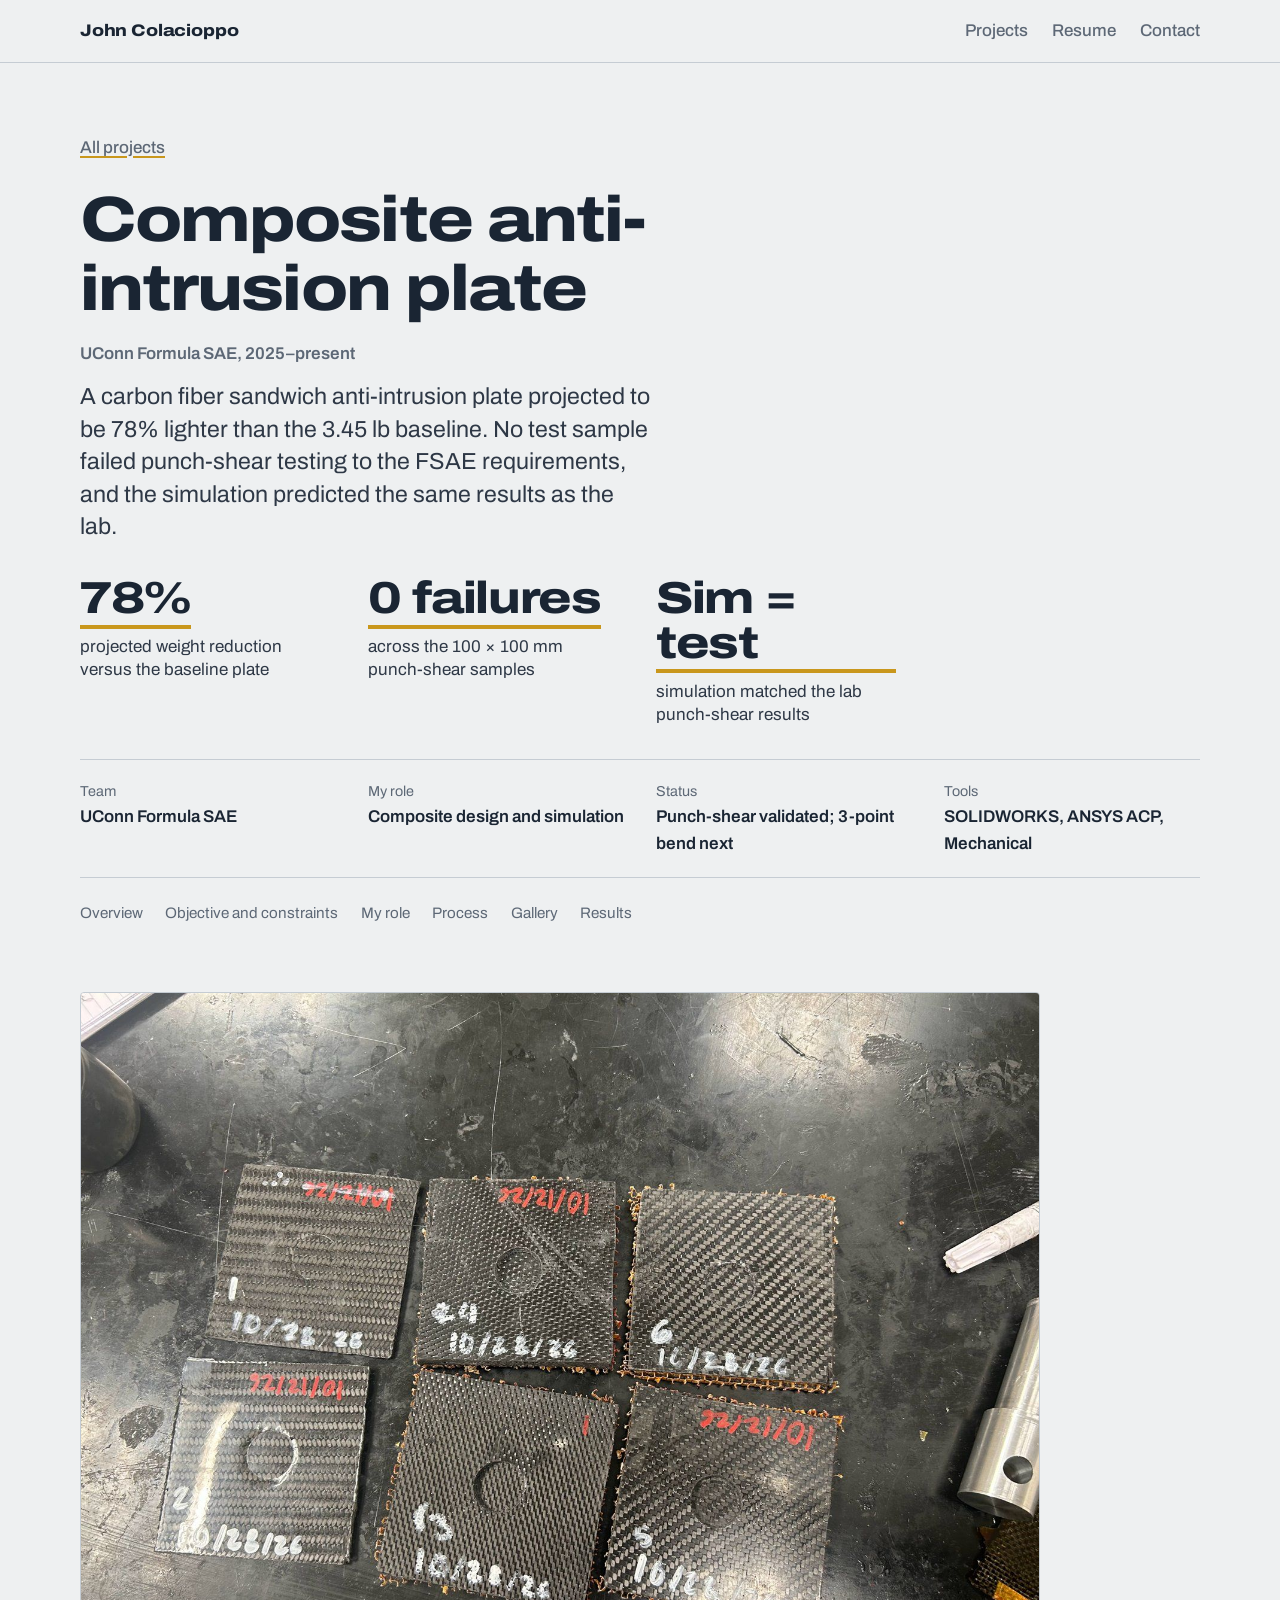
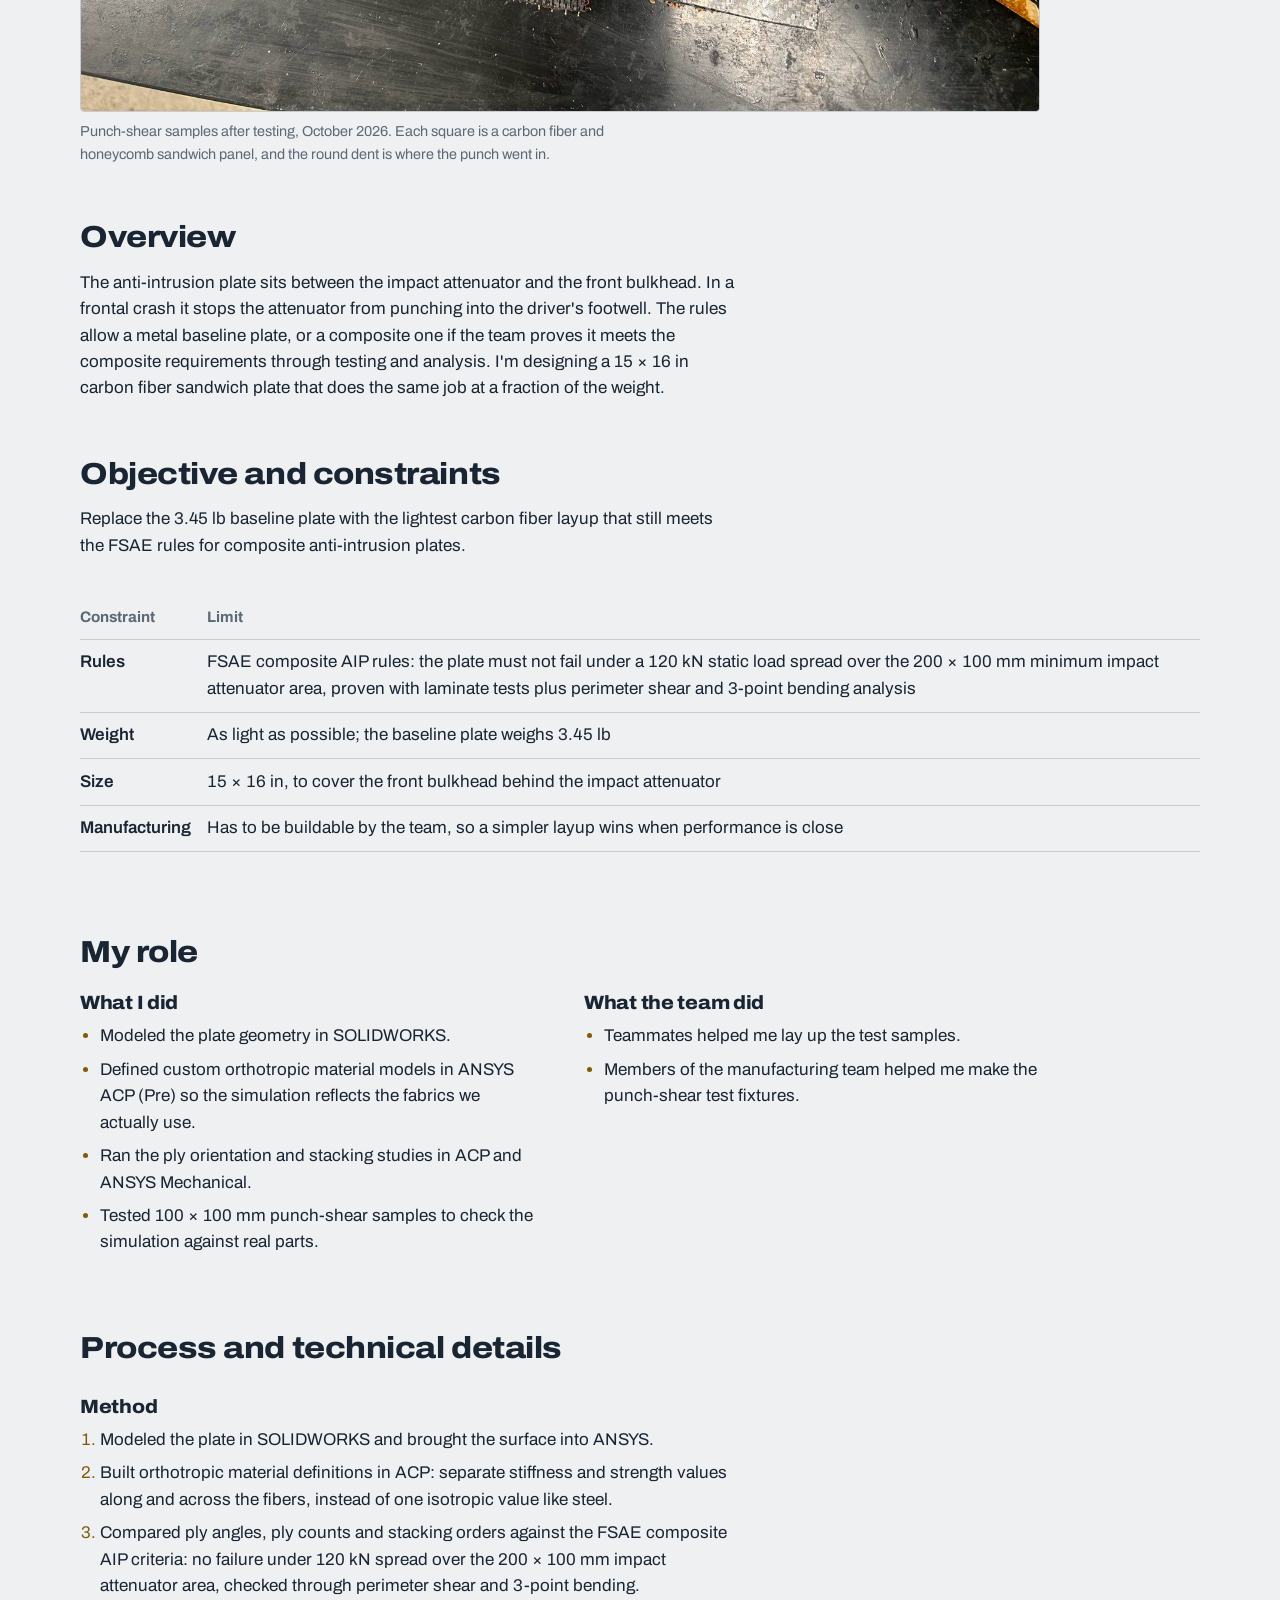
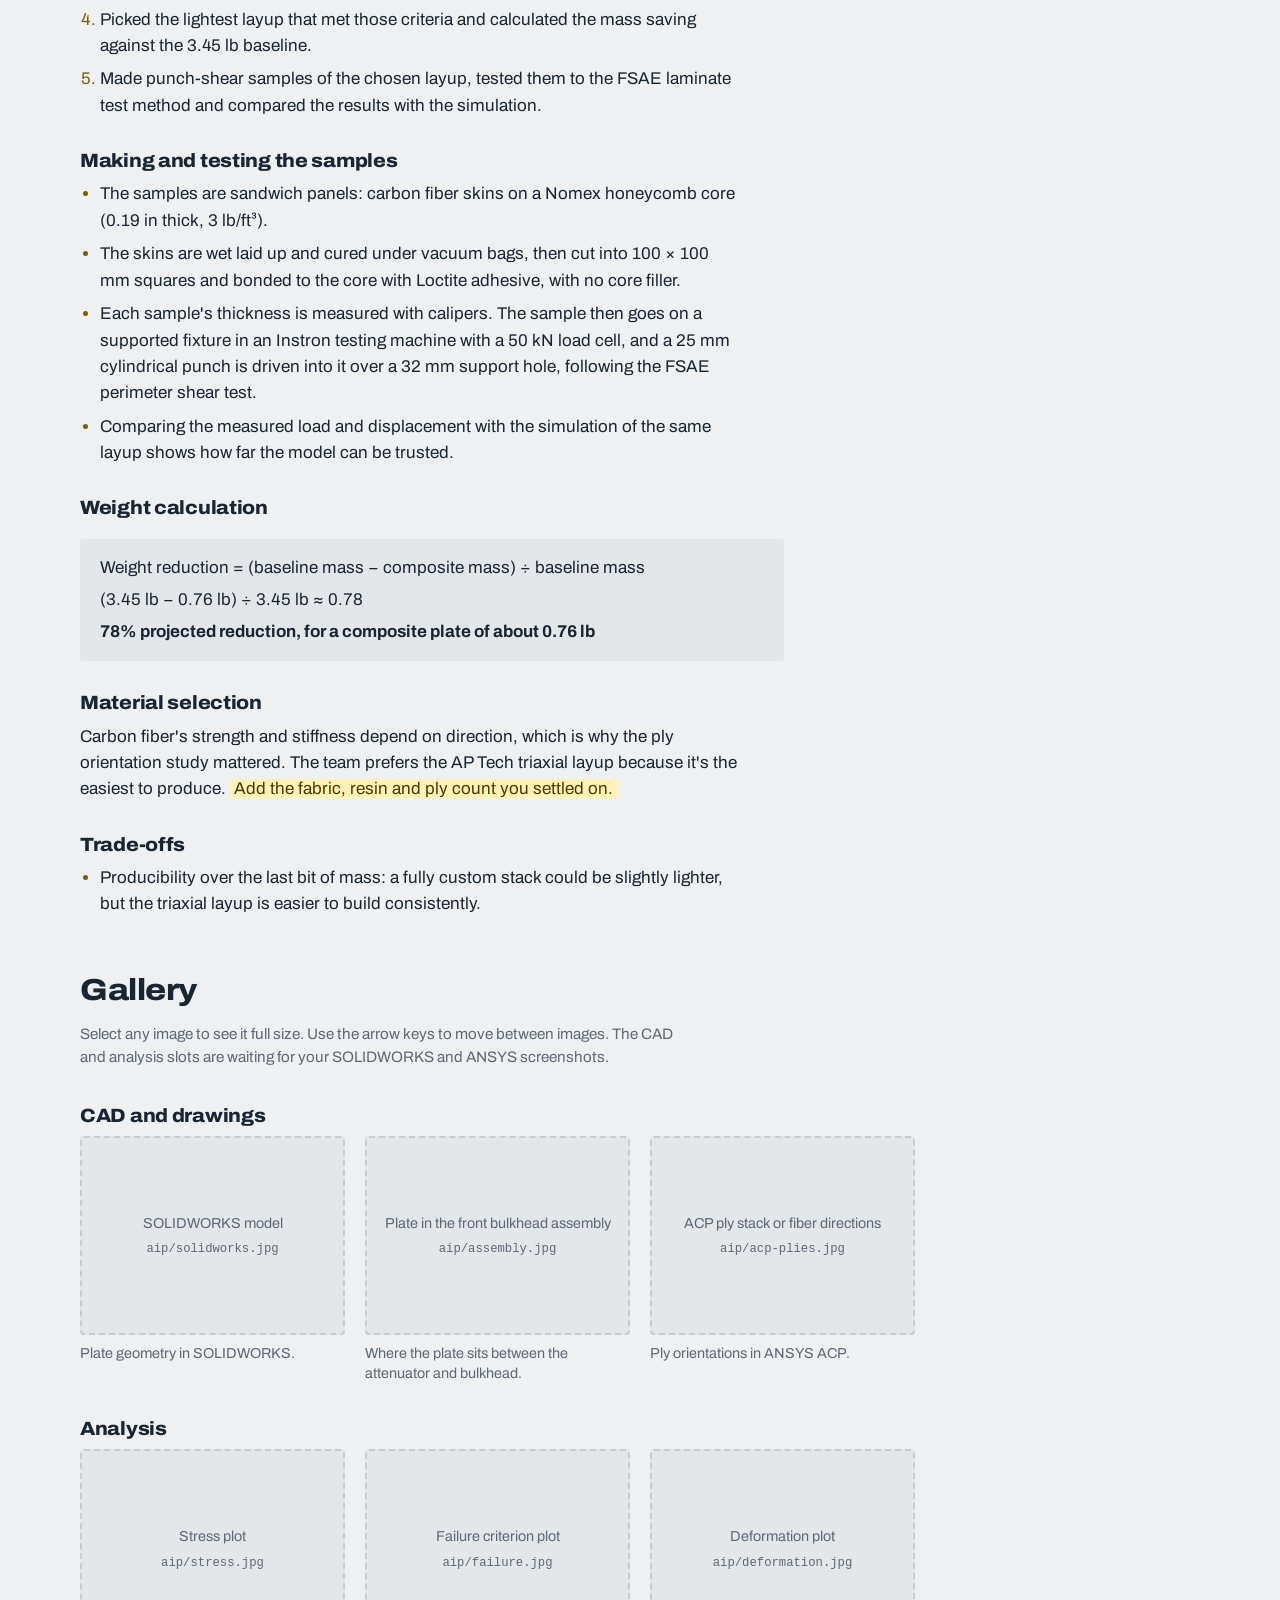
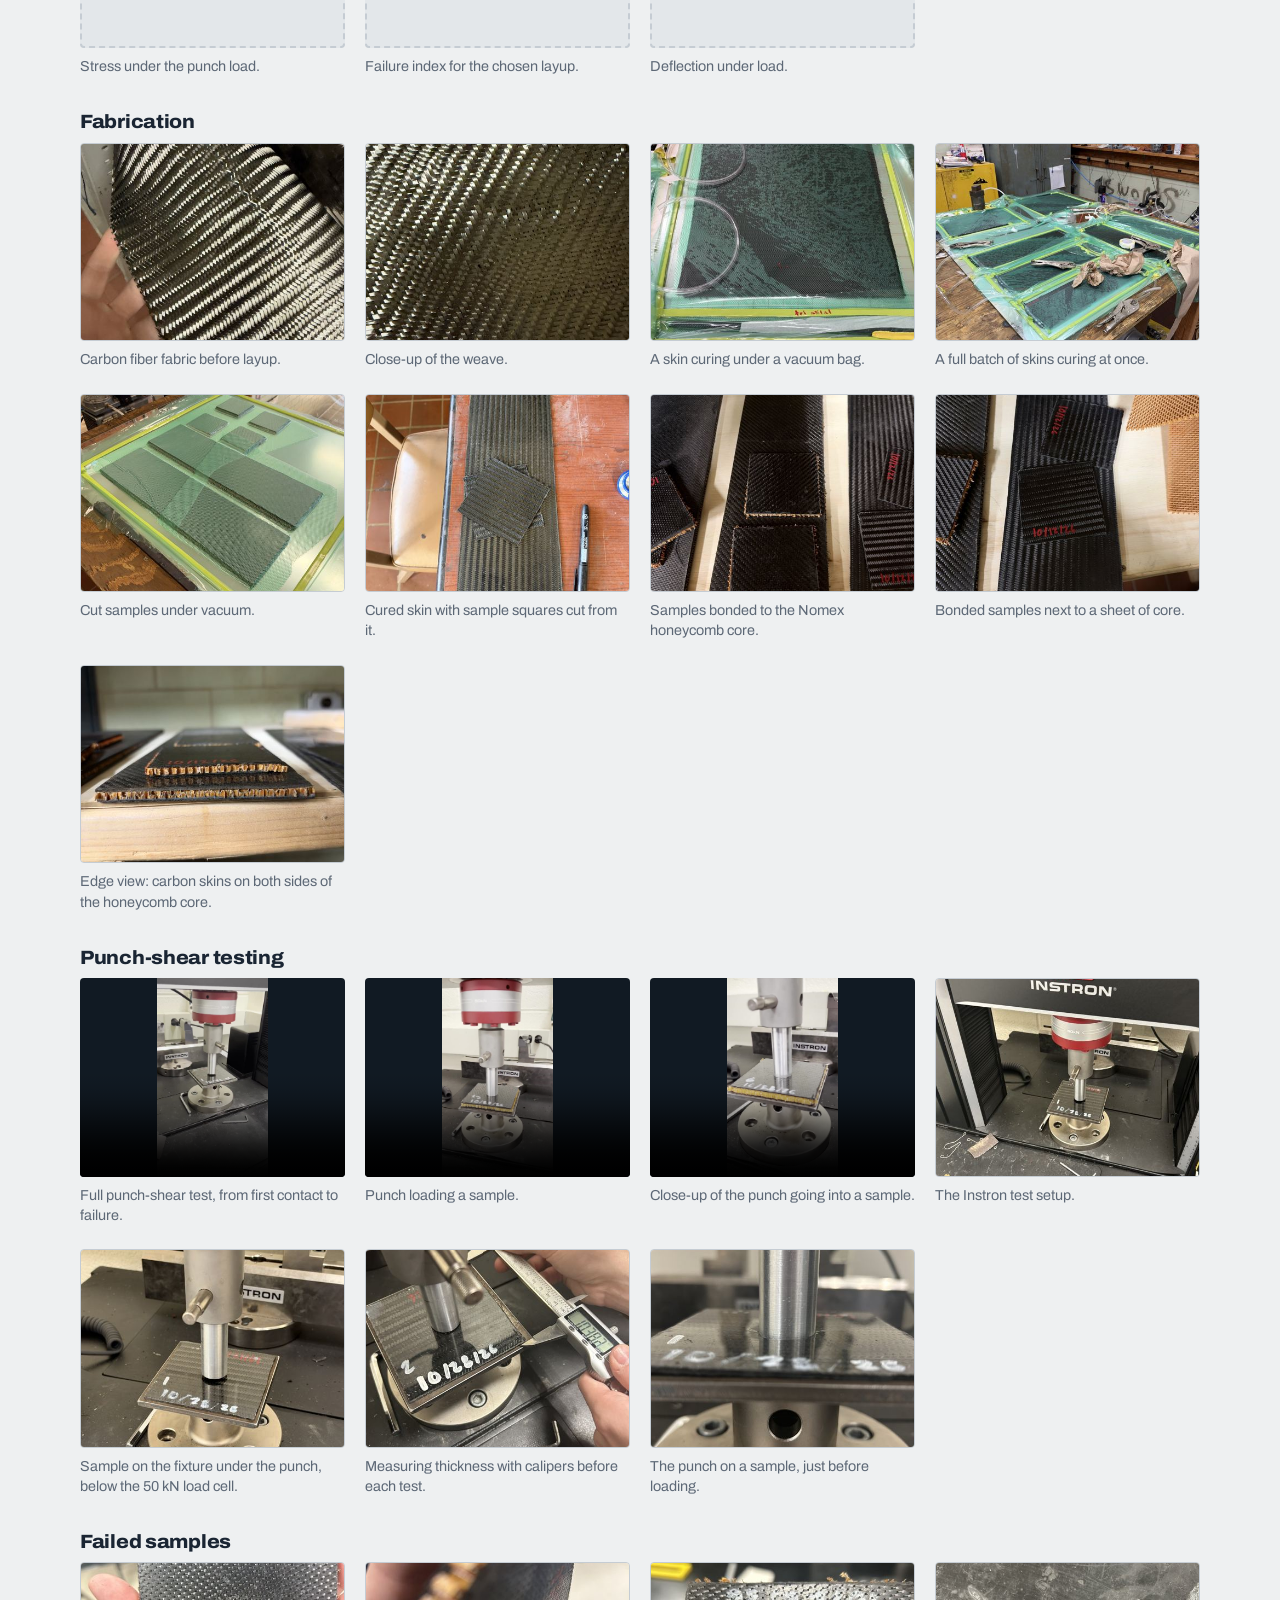
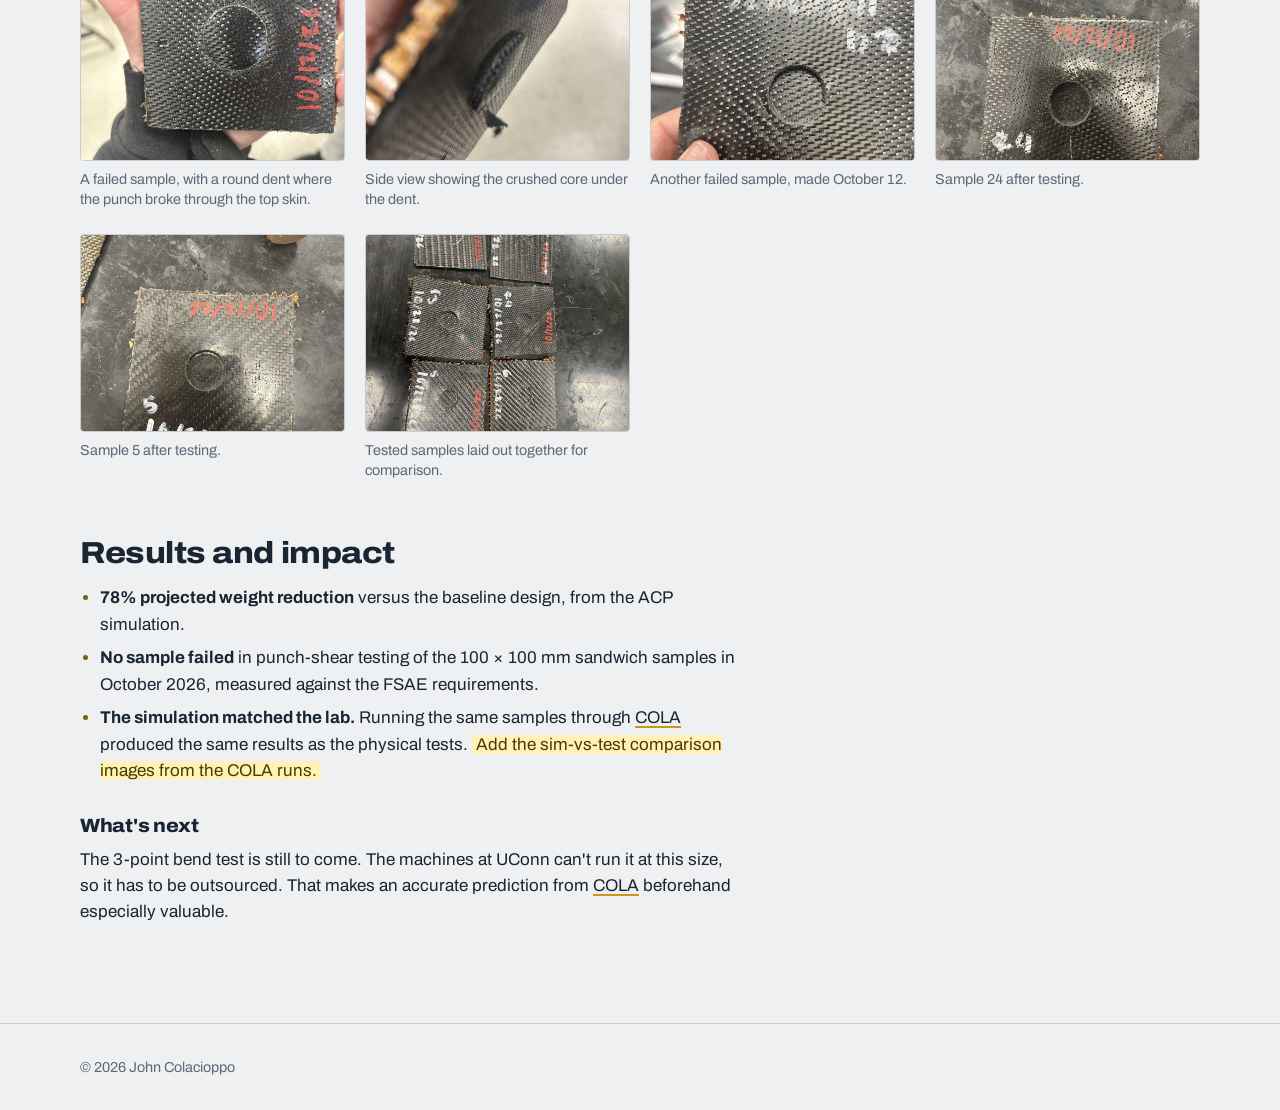
==== commit 8428bdf2: "R&D intro, AIP data and FSAE criteria, reframe COLA as agentic AI workflow Co-Authored-By: Claude Op" ====
--- a/projects/anti-intrusion-plate.html
+++ b/projects/anti-intrusion-plate.html
@@ -32,17 +32,16 @@
       <a class="back" href="../#projects">All projects</a>
       <h1>Composite anti-intrusion plate</h1>
       <p class="timeframe">UConn Formula SAE, 2025–present</p>
-      <p class="outcome">A carbon fiber anti-intrusion plate projected to be 78% lighter than the baseline design, with the layup chosen in ANSYS ACP and checked against punch-shear testing.</p>
+      <p class="outcome">A carbon fiber sandwich anti-intrusion plate projected to be 78% lighter than the 3.45 lb baseline. No test sample failed punch-shear testing to the FSAE requirements, and the simulation predicted the same results as the lab.</p>
       <ul class="key-results">
         <li><b>78%</b><span>projected weight reduction versus the baseline plate</span></li>
-        <li><b>100 × 100 mm</b><span>punch-shear samples tested to validate the simulation</span></li>
-        <!-- Add a third result once you have it, for example the plate mass:
-        <li><b>___ g</b><span>composite plate mass, down from ___ g</span></li> -->
+        <li><b>0 failures</b><span>across the 100 × 100 mm punch-shear samples</span></li>
+        <li><b>Sim = test</b><span>simulation matched the lab punch-shear results</span></li>
       </ul>
       <dl class="facts">
         <div><dt>Team</dt><dd>UConn Formula SAE</dd></div>
         <div><dt>My role</dt><dd>Composite design and simulation</dd></div>
-        <div><dt>Status</dt><dd>Validation testing in progress</dd></div>
+        <div><dt>Status</dt><dd>Punch-shear validated; 3-point bend next</dd></div>
         <div><dt>Tools</dt><dd>SOLIDWORKS, ANSYS ACP, Mechanical</dd></div>
       </dl>
       <ul class="toc" aria-label="On this page">
@@ -63,22 +62,21 @@
 
       <section id="overview">
         <h2>Overview</h2>
-        <p>The anti-intrusion plate sits between the impact attenuator and the front bulkhead. In a frontal crash it stops the attenuator from punching into the driver's footwell. The rules give a metal baseline plate, and a composite one is only allowed if the team proves it's equivalent. I'm designing a carbon fiber version that does the same job at a fraction of the weight.</p>
+        <p>The anti-intrusion plate sits between the impact attenuator and the front bulkhead. In a frontal crash it stops the attenuator from punching into the driver's footwell. The rules allow a metal baseline plate, or a composite one if the team proves it meets the composite requirements through testing and analysis. I'm designing a 15 × 16 in carbon fiber sandwich plate that does the same job at a fraction of the weight.</p>
       </section>
 
       <!-- 2. Objective and constraints -->
       <section id="objective">
         <h2>Objective and constraints</h2>
-        <p>Replace the baseline plate with the lightest carbon fiber layup that still passes the Structural Equivalency Spreadsheet (SES) and physical testing.</p>
+        <p>Replace the 3.45 lb baseline plate with the lightest carbon fiber layup that still meets the FSAE rules for composite anti-intrusion plates.</p>
         <div class="table-scroll">
           <table class="data">
             <thead><tr><th scope="col">Constraint</th><th scope="col">Limit</th></tr></thead>
             <tbody>
-              <tr><td>Rules</td><td>Must be shown equivalent to the baseline plate through the SES and physical testing</td></tr>
-              <tr><td>Weight</td><td>As light as possible <span class="todo">add the baseline mass and any target</span></td></tr>
-              <tr><td>Size</td><td><span class="todo">add the plate dimensions and how it has to fit the bulkhead and attenuator</span></td></tr>
+              <tr><td>Rules</td><td>FSAE composite AIP rules: the plate must not fail under a 120 kN static load spread over the 200 × 100 mm minimum impact attenuator area, proven with laminate tests plus perimeter shear and 3-point bending analysis</td></tr>
+              <tr><td>Weight</td><td>As light as possible; the baseline plate weighs 3.45 lb</td></tr>
+              <tr><td>Size</td><td>15 × 16 in, to cover the front bulkhead behind the impact attenuator</td></tr>
               <tr><td>Manufacturing</td><td>Has to be buildable by the team, so a simpler layup wins when performance is close</td></tr>
-              <tr><td>Budget</td><td><span class="todo">add the material budget, or delete this row</span></td></tr>
             </tbody>
           </table>
         </div>
@@ -99,7 +97,10 @@
           </div>
           <div>
             <h3>What the team did</h3>
-            <p><span class="todo">Say who else worked on it and what they handled, for example laying up the samples, building the test fixture or designing the mounts.</span></p>
+            <ul>
+              <li>Teammates helped me lay up the test samples.</li>
+              <li>Members of the manufacturing team helped me make the punch-shear test fixtures.</li>
+            </ul>
           </div>
         </div>
       </section>
@@ -112,24 +113,24 @@
         <ol>
           <li>Modeled the plate in SOLIDWORKS and brought the surface into ANSYS.</li>
           <li>Built orthotropic material definitions in ACP: separate stiffness and strength values along and across the fibers, instead of one isotropic value like steel.</li>
-          <li>Compared ply angles, ply counts and stacking orders under the punch load. <span class="todo">Name the failure criterion you used, such as Tsai-Wu or max stress.</span></li>
-          <li>Checked the strongest-per-weight layups against the SES requirements and calculated the mass saving.</li>
-          <li>Made and tested punch-shear samples of the chosen layup to see how well the simulation predicts real failure.</li>
+          <li>Compared ply angles, ply counts and stacking orders against the FSAE composite AIP criteria: no failure under 120 kN spread over the 200 × 100 mm impact attenuator area, checked through perimeter shear and 3-point bending.</li>
+          <li>Picked the lightest layup that met those criteria and calculated the mass saving against the 3.45 lb baseline.</li>
+          <li>Made punch-shear samples of the chosen layup, tested them to the FSAE laminate test method and compared the results with the simulation.</li>
         </ol>
 
         <h3>Making and testing the samples</h3>
         <ul>
           <li>The samples are sandwich panels: carbon fiber skins on a Nomex honeycomb core (0.19 in thick, 3 lb/ft³).</li>
           <li>The skins are wet laid up and cured under vacuum bags, then cut into 100 × 100 mm squares and bonded to the core with Loctite adhesive, with no core filler.</li>
-          <li>Each sample's thickness is measured with calipers. The sample then goes on a supported fixture in an Instron testing machine with a 50 kN load cell, and a cylindrical punch is driven into it until it fails.</li>
-          <li>Comparing the measured failure load with the ACP prediction for the same layup shows how far the model can be trusted.</li>
+          <li>Each sample's thickness is measured with calipers. The sample then goes on a supported fixture in an Instron testing machine with a 50 kN load cell, and a 25 mm cylindrical punch is driven into it over a 32 mm support hole, following the FSAE perimeter shear test.</li>
+          <li>Comparing the measured load and displacement with the simulation of the same layup shows how far the model can be trusted.</li>
         </ul>
 
         <h3>Weight calculation</h3>
         <div class="calc">
           <p>Weight reduction = (baseline mass − composite mass) ÷ baseline mass</p>
-          <p><span class="todo">(___ g − ___ g) ÷ ___ g</span></p>
-          <p class="result">= 78% projected reduction</p>
+          <p>(3.45 lb − 0.76 lb) ÷ 3.45 lb ≈ 0.78</p>
+          <p class="result">78% projected reduction, for a composite plate of about 0.76 lb</p>
         </div>
 
         <h3>Material selection</h3>
@@ -138,7 +139,6 @@
         <h3>Trade-offs</h3>
         <ul>
           <li>Producibility over the last bit of mass: a fully custom stack could be slightly lighter, but the triaxial layup is easier to build consistently.</li>
-          <li><span class="todo">Add any other trade-off, such as thickness against stiffness or cost against performance.</span></li>
         </ul>
       </section>
 
@@ -206,12 +206,12 @@
         <h2>Results and impact</h2>
         <ul>
           <li><strong>78% projected weight reduction</strong> versus the baseline design, from the ACP simulation.</li>
-          <li>Punch-shear testing on 100 × 100 mm sandwich samples was completed in October 2026. <span class="todo">Add the measured failure load and how close it was to the prediction.</span></li>
-          <li><span class="todo">Add the SES status: submitted, approved, or still in progress.</span></li>
+          <li><strong>No sample failed</strong> in punch-shear testing of the 100 × 100 mm sandwich samples in October 2026, measured against the FSAE requirements.</li>
+          <li><strong>The simulation matched the lab.</strong> Running the same samples through <a href="cola.html">COLA</a> produced the same results as the physical tests. <span class="todo">Add the sim-vs-test comparison images from the COLA runs.</span></li>
         </ul>
 
         <h3>What's next</h3>
-        <p>Finish correlating the test data with the model, then carry the validated material and layup data into <a href="cola.html">COLA</a>, my layup optimization pipeline, so the same method works on other parts of the car.</p>
+        <p>The 3-point bend test is still to come. The machines at UConn can't run it at this size, so it has to be outsourced. That makes an accurate prediction from <a href="cola.html">COLA</a> beforehand especially valuable.</p>
       </section>
     </div>
   </main>
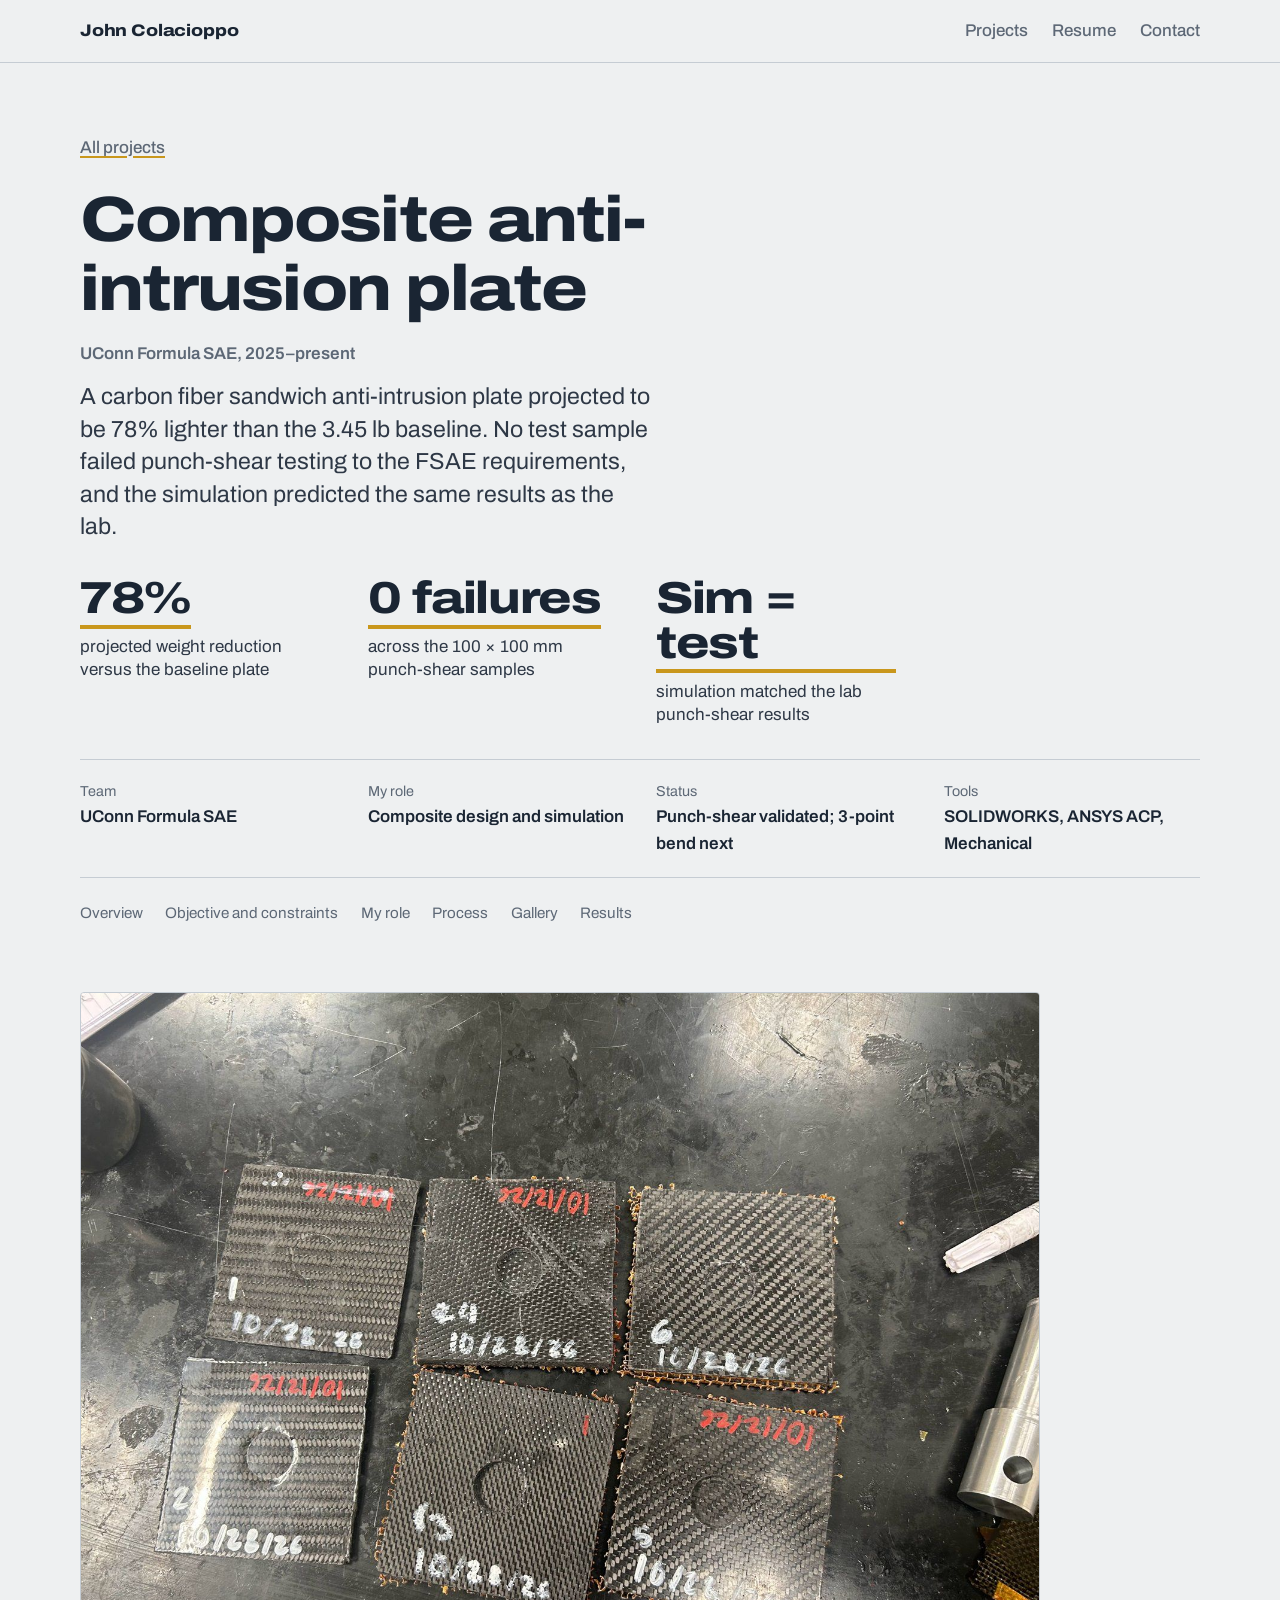
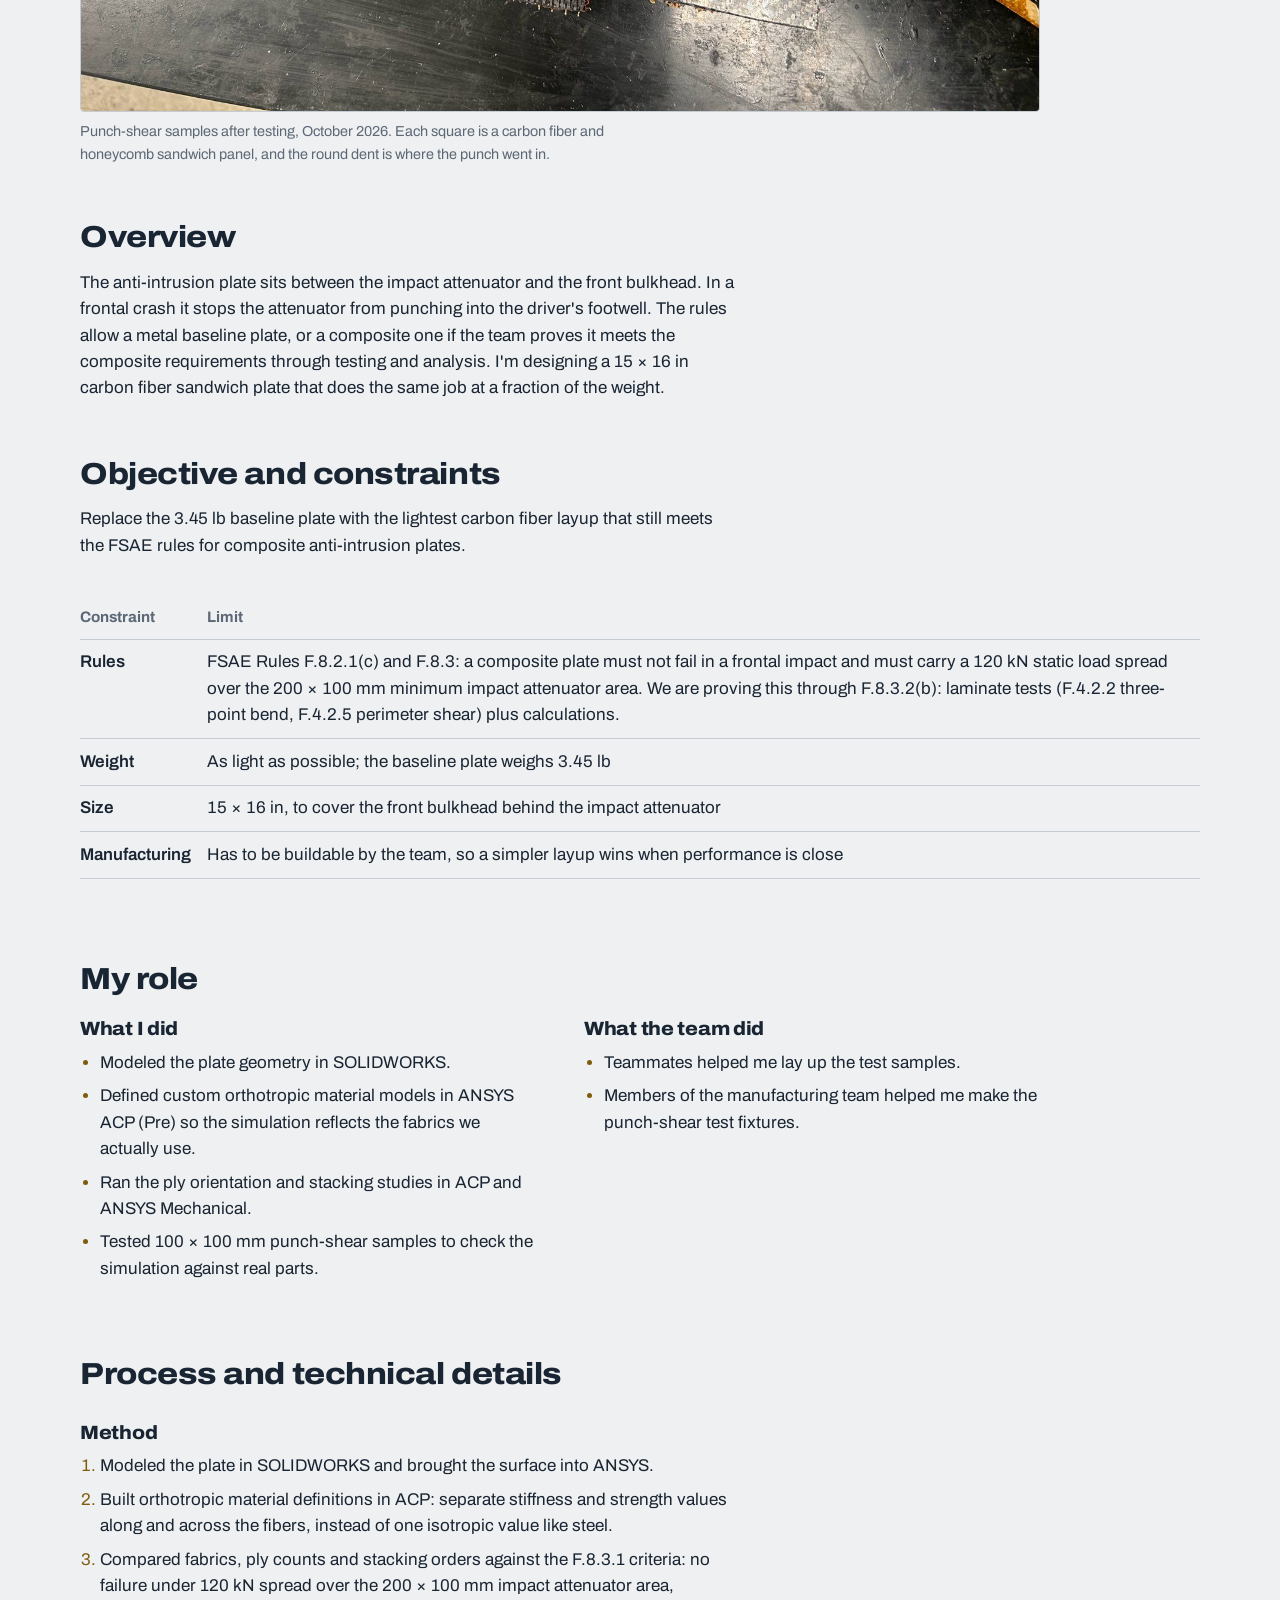
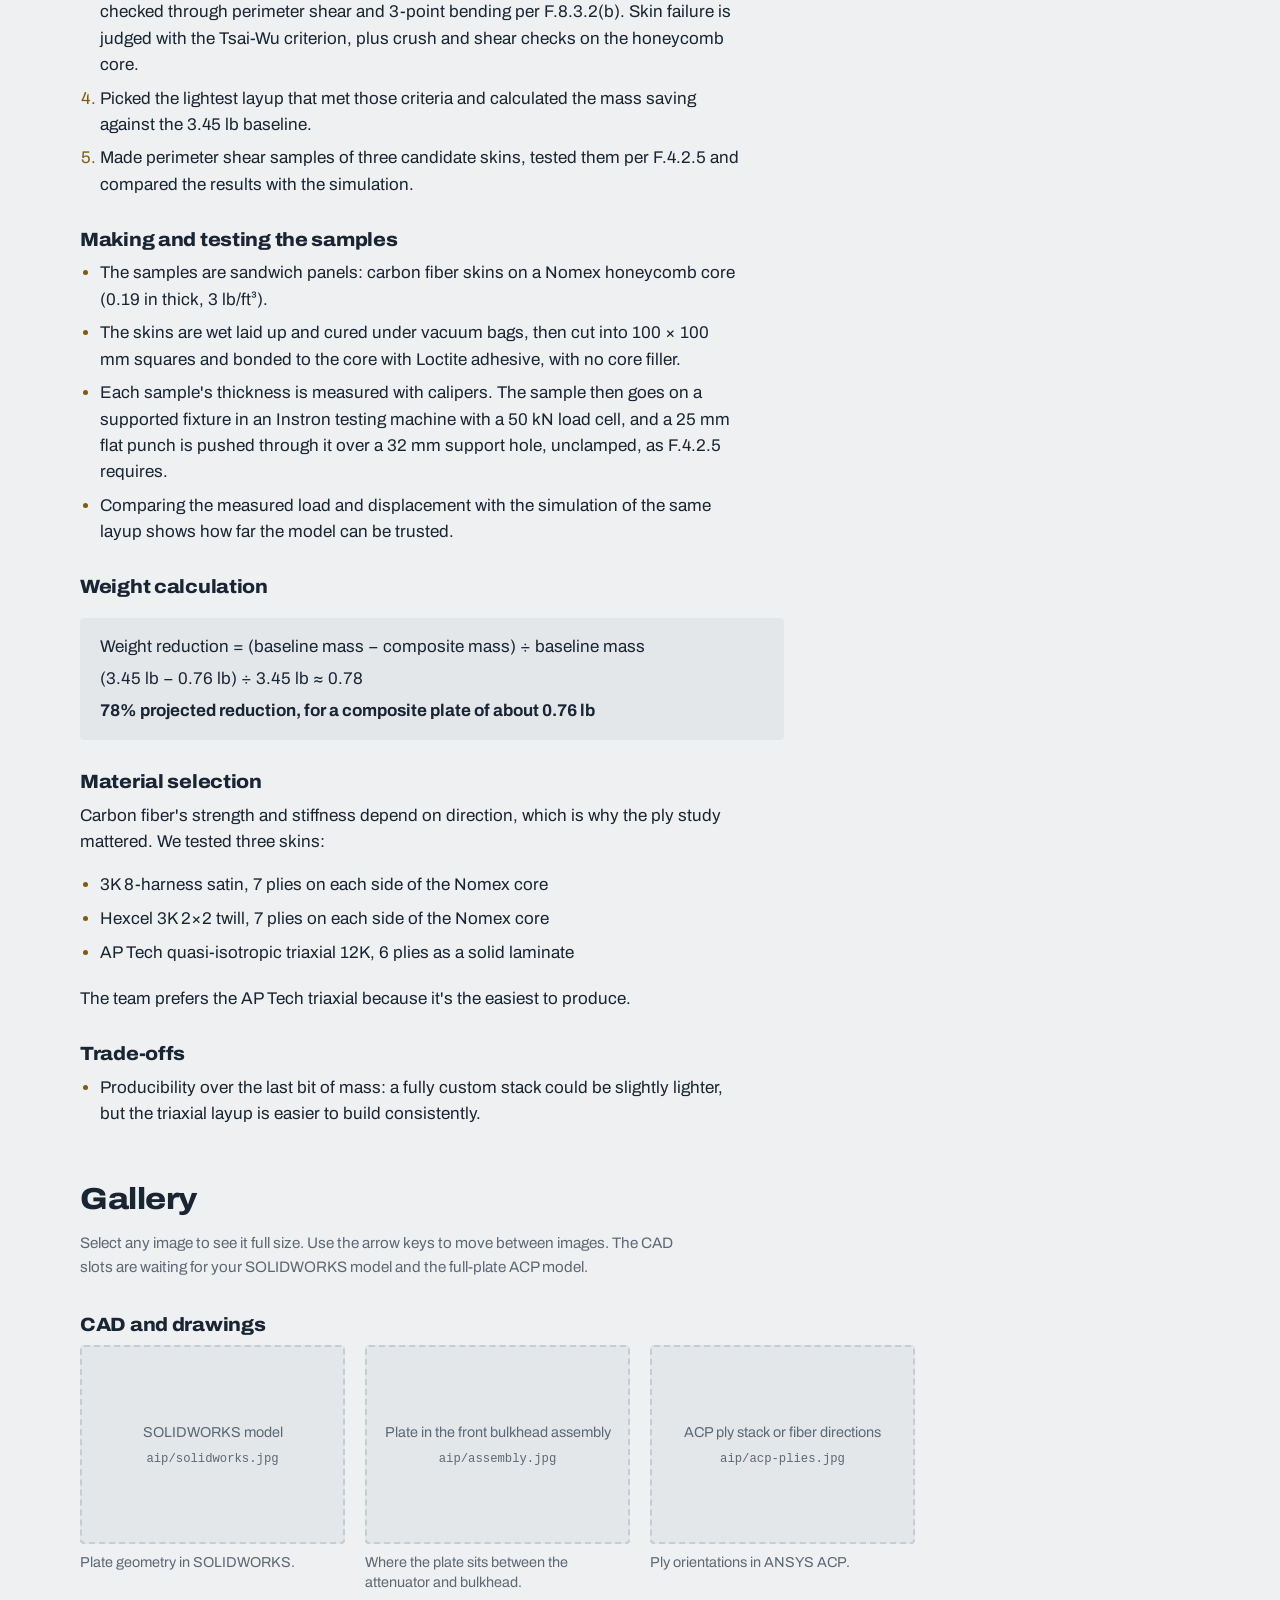
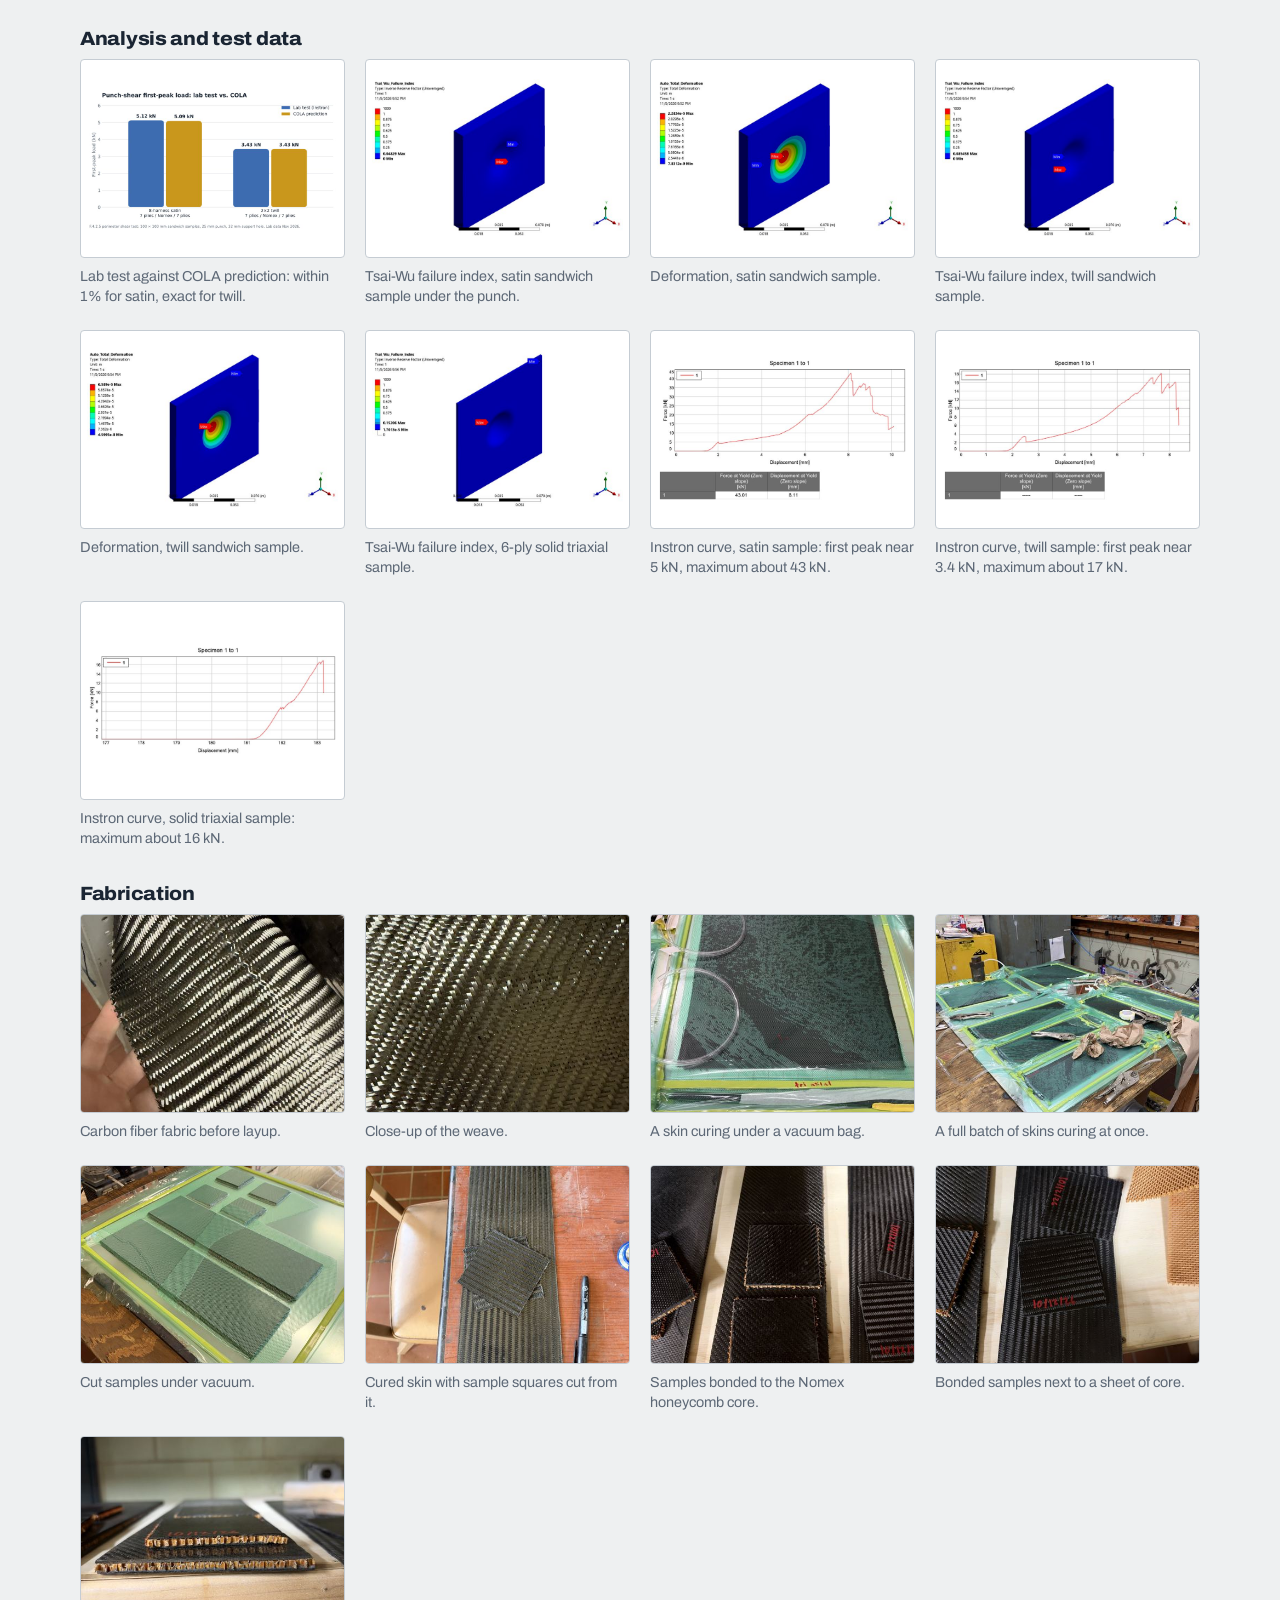
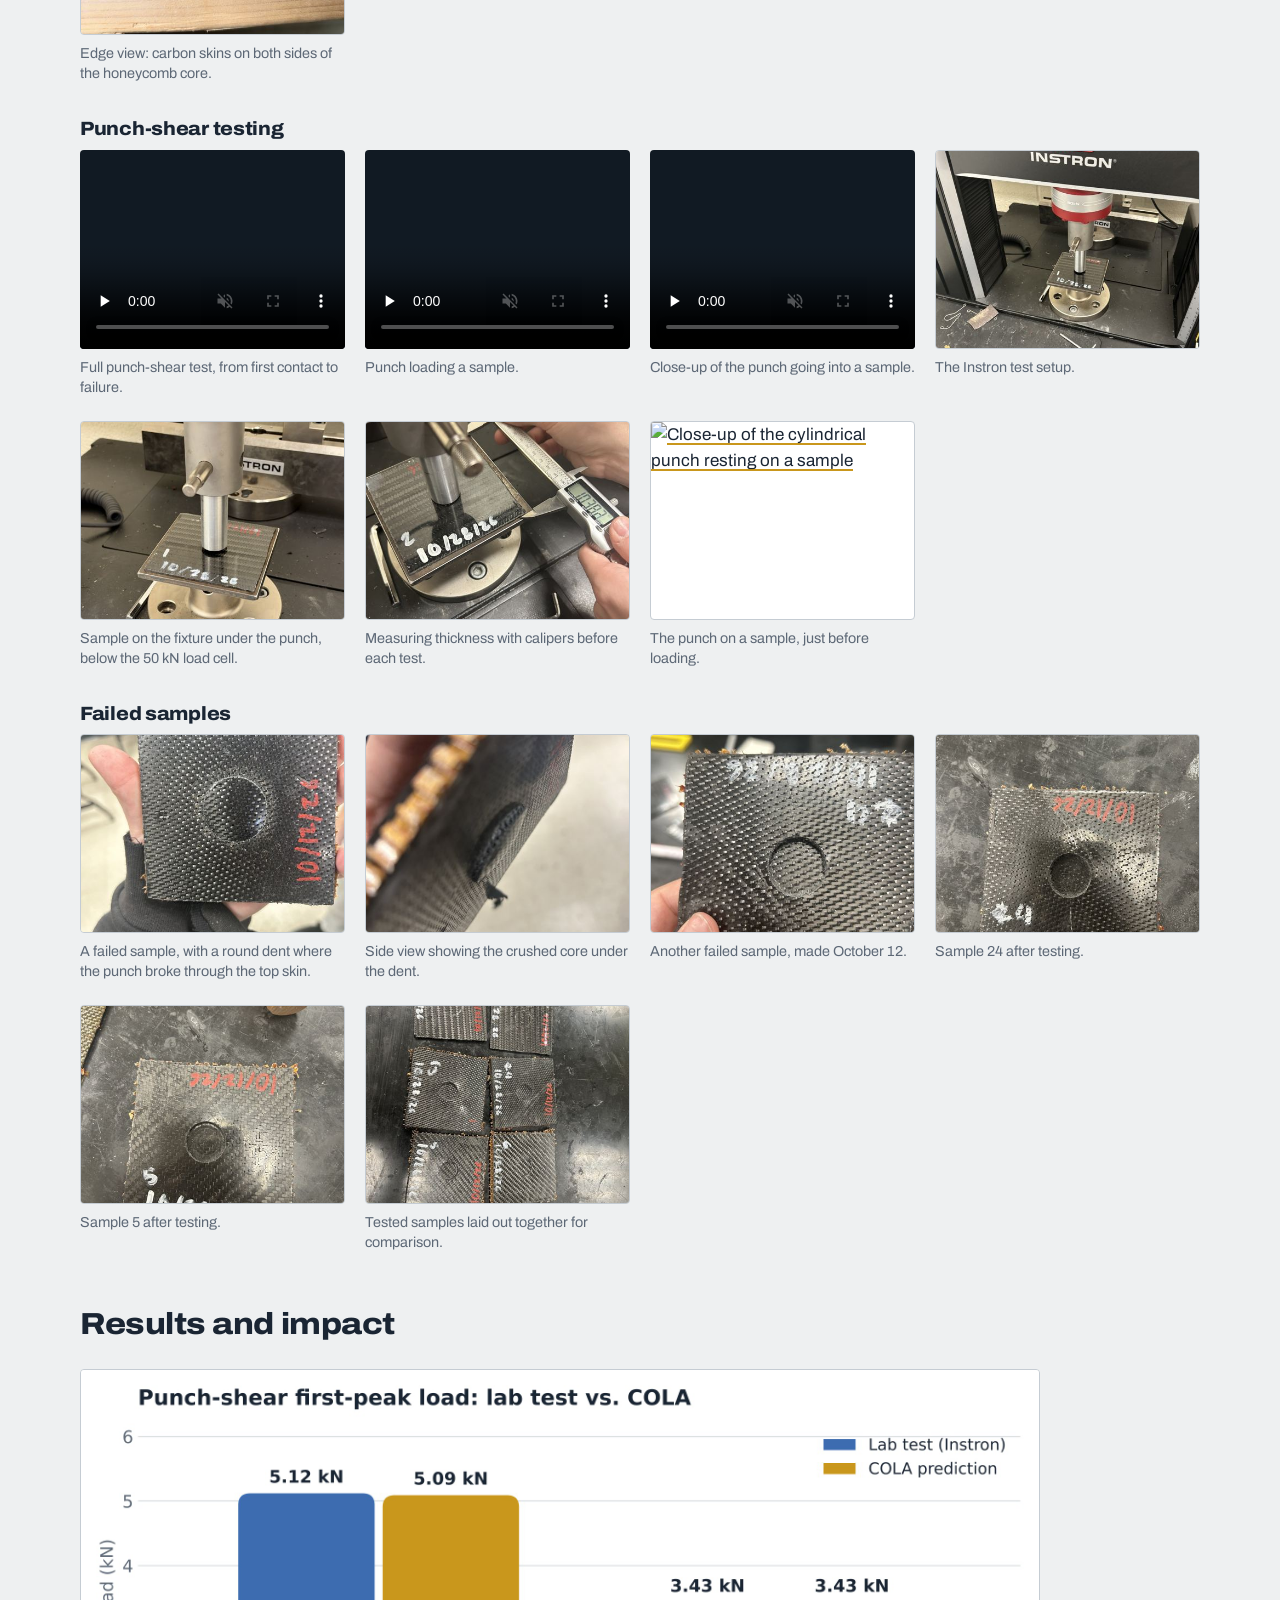
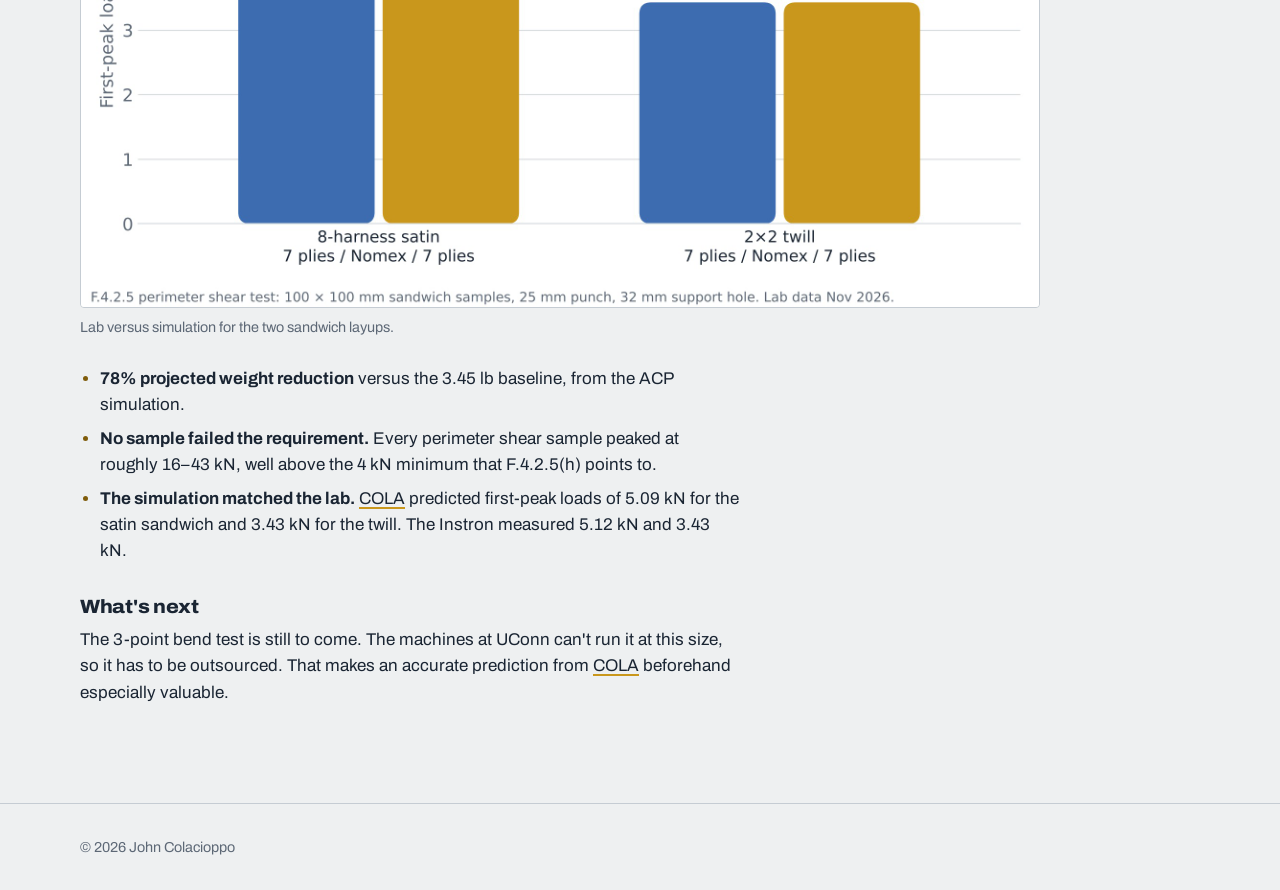
==== commit cd3b1f31: "Fill COLA and AIP pages with run data, lab results, FSAE rule refs and galleries Co-Authored-By: Cla" ====
--- a/projects/anti-intrusion-plate.html
+++ b/projects/anti-intrusion-plate.html
@@ -73,7 +73,7 @@
           <table class="data">
             <thead><tr><th scope="col">Constraint</th><th scope="col">Limit</th></tr></thead>
             <tbody>
-              <tr><td>Rules</td><td>FSAE composite AIP rules: the plate must not fail under a 120 kN static load spread over the 200 × 100 mm minimum impact attenuator area, proven with laminate tests plus perimeter shear and 3-point bending analysis</td></tr>
+              <tr><td>Rules</td><td>FSAE Rules F.8.2.1(c) and F.8.3: a composite plate must not fail in a frontal impact and must carry a 120 kN static load spread over the 200 × 100 mm minimum impact attenuator area. We are proving this through F.8.3.2(b): laminate tests (F.4.2.2 three-point bend, F.4.2.5 perimeter shear) plus calculations.</td></tr>
               <tr><td>Weight</td><td>As light as possible; the baseline plate weighs 3.45 lb</td></tr>
               <tr><td>Size</td><td>15 × 16 in, to cover the front bulkhead behind the impact attenuator</td></tr>
               <tr><td>Manufacturing</td><td>Has to be buildable by the team, so a simpler layup wins when performance is close</td></tr>
@@ -113,16 +113,16 @@
         <ol>
           <li>Modeled the plate in SOLIDWORKS and brought the surface into ANSYS.</li>
           <li>Built orthotropic material definitions in ACP: separate stiffness and strength values along and across the fibers, instead of one isotropic value like steel.</li>
-          <li>Compared ply angles, ply counts and stacking orders against the FSAE composite AIP criteria: no failure under 120 kN spread over the 200 × 100 mm impact attenuator area, checked through perimeter shear and 3-point bending.</li>
+          <li>Compared fabrics, ply counts and stacking orders against the F.8.3.1 criteria: no failure under 120 kN spread over the 200 × 100 mm impact attenuator area, checked through perimeter shear and 3-point bending per F.8.3.2(b). Skin failure is judged with the Tsai-Wu criterion, plus crush and shear checks on the honeycomb core.</li>
           <li>Picked the lightest layup that met those criteria and calculated the mass saving against the 3.45 lb baseline.</li>
-          <li>Made punch-shear samples of the chosen layup, tested them to the FSAE laminate test method and compared the results with the simulation.</li>
+          <li>Made perimeter shear samples of three candidate skins, tested them per F.4.2.5 and compared the results with the simulation.</li>
         </ol>
 
         <h3>Making and testing the samples</h3>
         <ul>
           <li>The samples are sandwich panels: carbon fiber skins on a Nomex honeycomb core (0.19 in thick, 3 lb/ft³).</li>
           <li>The skins are wet laid up and cured under vacuum bags, then cut into 100 × 100 mm squares and bonded to the core with Loctite adhesive, with no core filler.</li>
-          <li>Each sample's thickness is measured with calipers. The sample then goes on a supported fixture in an Instron testing machine with a 50 kN load cell, and a 25 mm cylindrical punch is driven into it over a 32 mm support hole, following the FSAE perimeter shear test.</li>
+          <li>Each sample's thickness is measured with calipers. The sample then goes on a supported fixture in an Instron testing machine with a 50 kN load cell, and a 25 mm flat punch is pushed through it over a 32 mm support hole, unclamped, as F.4.2.5 requires.</li>
           <li>Comparing the measured load and displacement with the simulation of the same layup shows how far the model can be trusted.</li>
         </ul>
 
@@ -134,7 +134,13 @@
         </div>
 
         <h3>Material selection</h3>
-        <p>Carbon fiber's strength and stiffness depend on direction, which is why the ply orientation study mattered. The team prefers the AP Tech triaxial layup because it's the easiest to produce. <span class="todo">Add the fabric, resin and ply count you settled on.</span></p>
+        <p>Carbon fiber's strength and stiffness depend on direction, which is why the ply study mattered. We tested three skins:</p>
+        <ul>
+          <li>3K 8-harness satin, 7 plies on each side of the Nomex core</li>
+          <li>Hexcel 3K 2×2 twill, 7 plies on each side of the Nomex core</li>
+          <li>AP Tech quasi-isotropic triaxial 12K, 6 plies as a solid laminate</li>
+        </ul>
+        <p>The team prefers the AP Tech triaxial because it's the easiest to produce.</p>
 
         <h3>Trade-offs</h3>
         <ul>
@@ -145,7 +151,7 @@
       <!-- 5. Visuals -->
       <section id="gallery" class="gallery">
         <h2>Gallery</h2>
-        <p class="gallery-note">Select any image to see it full size. Use the arrow keys to move between images. The CAD and analysis slots are waiting for your SOLIDWORKS and ANSYS screenshots.</p>
+        <p class="gallery-note">Select any image to see it full size. Use the arrow keys to move between images. The CAD slots are waiting for your SOLIDWORKS model and the full-plate ACP model.</p>
 
         <!-- To add an image, replace a placeholder <li> with:
         <li><figure><a class="g-item photo" href="../assets/img/aip/FILE.jpg"><img src="../assets/img/aip/FILE.jpg" alt="What the image shows" loading="lazy"></a><figcaption>Your caption.</figcaption></figure></li>
@@ -159,11 +165,17 @@
           <li><figure><div class="ph">ACP ply stack or fiber directions<br><code>aip/acp-plies.jpg</code></div><figcaption>Ply orientations in ANSYS ACP.</figcaption></figure></li>
         </ul>
 
-        <h3>Analysis</h3>
-        <ul class="gallery-grid">
-          <li><figure><div class="ph">Stress plot<br><code>aip/stress.jpg</code></div><figcaption>Stress under the punch load.</figcaption></figure></li>
-          <li><figure><div class="ph">Failure criterion plot<br><code>aip/failure.jpg</code></div><figcaption>Failure index for the chosen layup.</figcaption></figure></li>
-          <li><figure><div class="ph">Deformation plot<br><code>aip/deformation.jpg</code></div><figcaption>Deflection under load.</figcaption></figure></li>
+        <h3>Analysis and test data</h3>
+        <ul class="gallery-grid">
+          <li><figure><a class="g-item" href="../assets/img/cola/sim-vs-lab.jpg"><img src="../assets/img/cola/thumbs/sim-vs-lab.jpg" alt="Lab versus COLA first-peak load chart" loading="lazy"></a><figcaption>Lab test against COLA prediction: within 1% for satin, exact for twill.</figcaption></figure></li>
+          <li><figure><a class="g-item" href="../assets/img/cola/punch-satin-tsaiwu.jpg"><img src="../assets/img/cola/thumbs/punch-satin-tsaiwu.jpg" alt="Tsai-Wu failure index contour on the satin sandwich punch sample" loading="lazy"></a><figcaption>Tsai-Wu failure index, satin sandwich sample under the punch.</figcaption></figure></li>
+          <li><figure><a class="g-item" href="../assets/img/cola/punch-satin-deformation.jpg"><img src="../assets/img/cola/thumbs/punch-satin-deformation.jpg" alt="Deformation contour on the satin sandwich punch sample" loading="lazy"></a><figcaption>Deformation, satin sandwich sample.</figcaption></figure></li>
+          <li><figure><a class="g-item" href="../assets/img/cola/punch-twill-tsaiwu.jpg"><img src="../assets/img/cola/thumbs/punch-twill-tsaiwu.jpg" alt="Tsai-Wu failure index contour on the twill sandwich punch sample" loading="lazy"></a><figcaption>Tsai-Wu failure index, twill sandwich sample.</figcaption></figure></li>
+          <li><figure><a class="g-item" href="../assets/img/cola/punch-twill-deformation.jpg"><img src="../assets/img/cola/thumbs/punch-twill-deformation.jpg" alt="Deformation contour on the twill sandwich punch sample" loading="lazy"></a><figcaption>Deformation, twill sandwich sample.</figcaption></figure></li>
+          <li><figure><a class="g-item" href="../assets/img/cola/punch-triaxial-tsaiwu.jpg"><img src="../assets/img/cola/thumbs/punch-triaxial-tsaiwu.jpg" alt="Tsai-Wu contour on the solid triaxial punch sample" loading="lazy"></a><figcaption>Tsai-Wu failure index, 6-ply solid triaxial sample.</figcaption></figure></li>
+          <li><figure><a class="g-item" href="../assets/img/cola/lab-satin4.jpg"><img src="../assets/img/cola/thumbs/lab-satin4.jpg" alt="Instron force-displacement curve for satin sample 4" loading="lazy"></a><figcaption>Instron curve, satin sample: first peak near 5 kN, maximum about 43 kN.</figcaption></figure></li>
+          <li><figure><a class="g-item" href="../assets/img/cola/lab-twill5.jpg"><img src="../assets/img/cola/thumbs/lab-twill5.jpg" alt="Instron force-displacement curve for twill sample 5" loading="lazy"></a><figcaption>Instron curve, twill sample: first peak near 3.4 kN, maximum about 17 kN.</figcaption></figure></li>
+          <li><figure><a class="g-item" href="../assets/img/cola/lab-triaxial1.jpg"><img src="../assets/img/cola/thumbs/lab-triaxial1.jpg" alt="Instron force-displacement curve for triaxial sample 1" loading="lazy"></a><figcaption>Instron curve, solid triaxial sample: maximum about 16 kN.</figcaption></figure></li>
         </ul>
 
         <h3>Fabrication</h3>
@@ -204,10 +216,14 @@
       <!-- 6. Results and impact -->
       <section id="results">
         <h2>Results and impact</h2>
-        <ul>
-          <li><strong>78% projected weight reduction</strong> versus the baseline design, from the ACP simulation.</li>
-          <li><strong>No sample failed</strong> in punch-shear testing of the 100 × 100 mm sandwich samples in October 2026, measured against the FSAE requirements.</li>
-          <li><strong>The simulation matched the lab.</strong> Running the same samples through <a href="cola.html">COLA</a> produced the same results as the physical tests. <span class="todo">Add the sim-vs-test comparison images from the COLA runs.</span></li>
+        <figure class="shot shot-wide">
+          <img src="../assets/img/cola/sim-vs-lab.jpg" alt="Bar chart: lab first-peak load 5.12 kN versus COLA 5.09 kN for satin, and 3.43 kN versus 3.43 kN for twill" width="2000" height="1120" loading="lazy">
+          <figcaption>Lab versus simulation for the two sandwich layups.</figcaption>
+        </figure>
+        <ul>
+          <li><strong>78% projected weight reduction</strong> versus the 3.45 lb baseline, from the ACP simulation.</li>
+          <li><strong>No sample failed the requirement.</strong> Every perimeter shear sample peaked at roughly 16–43 kN, well above the 4 kN minimum that F.4.2.5(h) points to.</li>
+          <li><strong>The simulation matched the lab.</strong> <a href="cola.html">COLA</a> predicted first-peak loads of 5.09 kN for the satin sandwich and 3.43 kN for the twill. The Instron measured 5.12 kN and 3.43 kN.</li>
         </ul>
 
         <h3>What's next</h3>
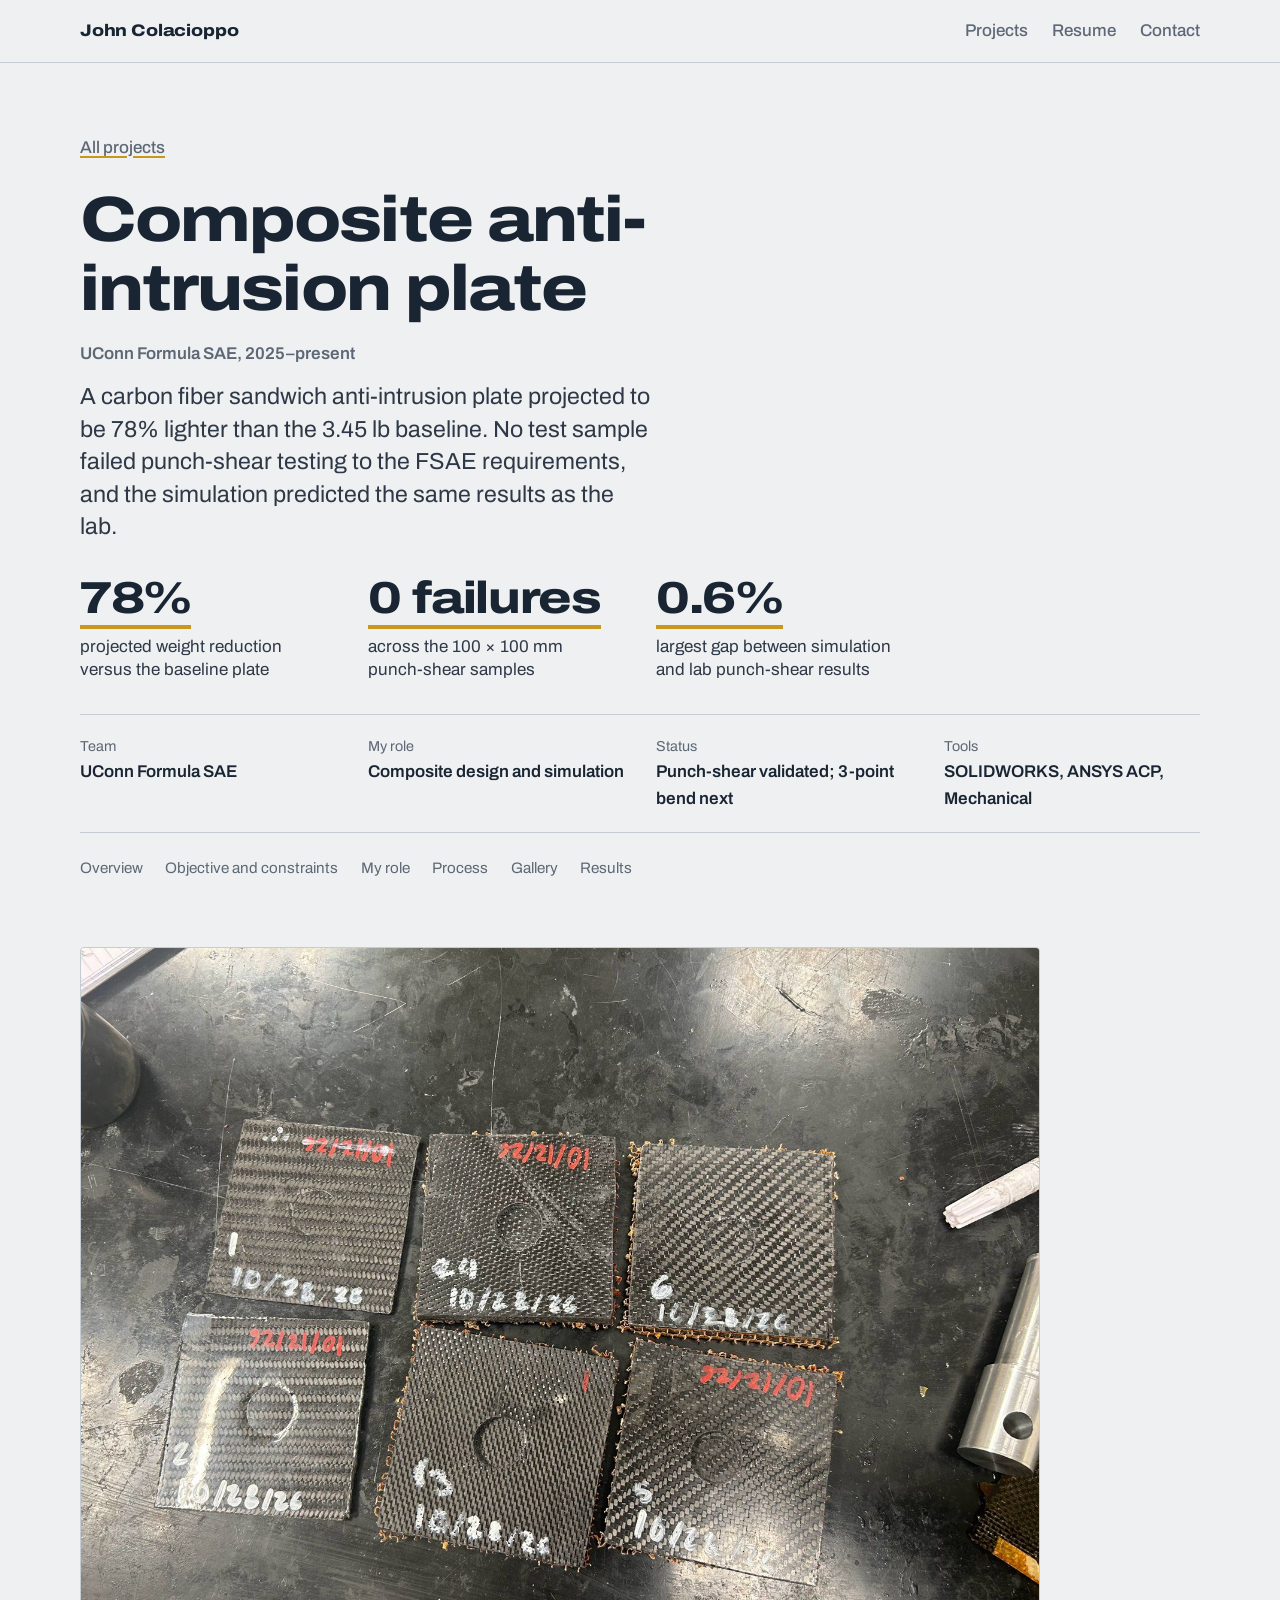
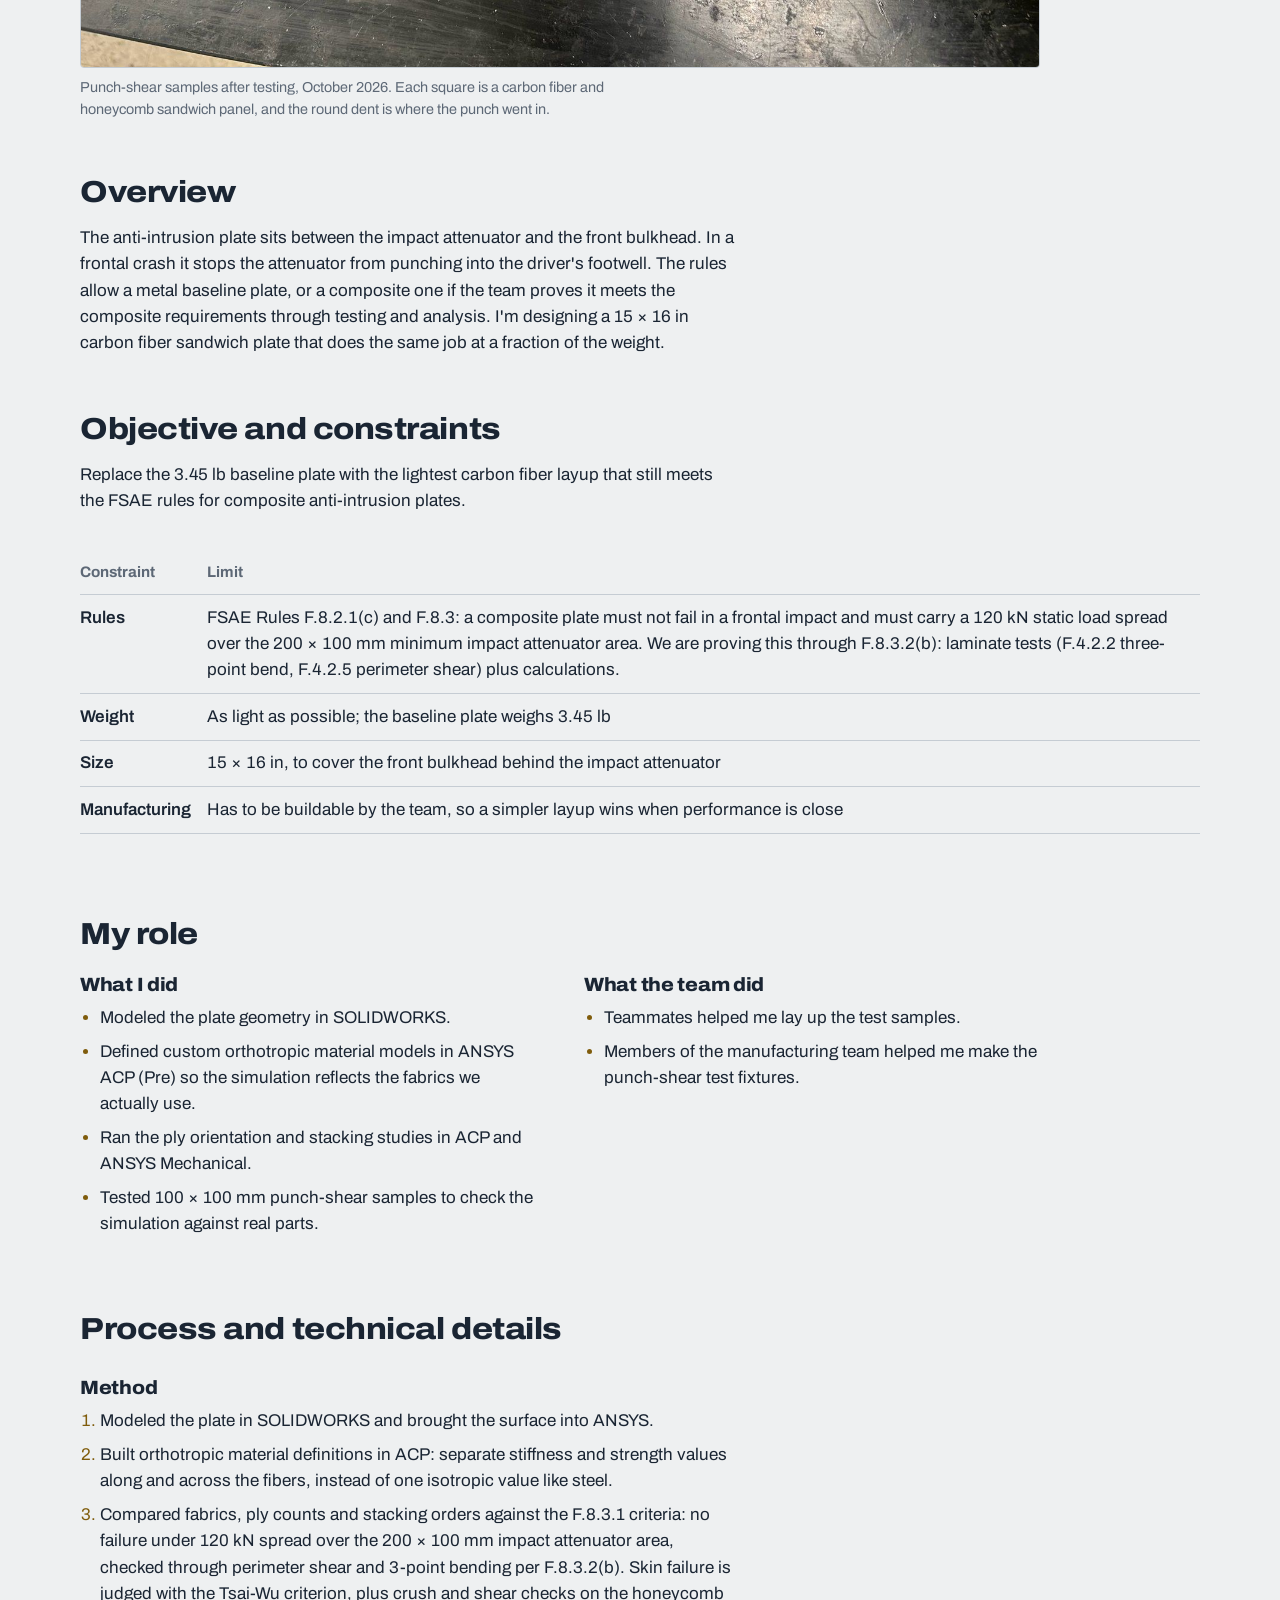
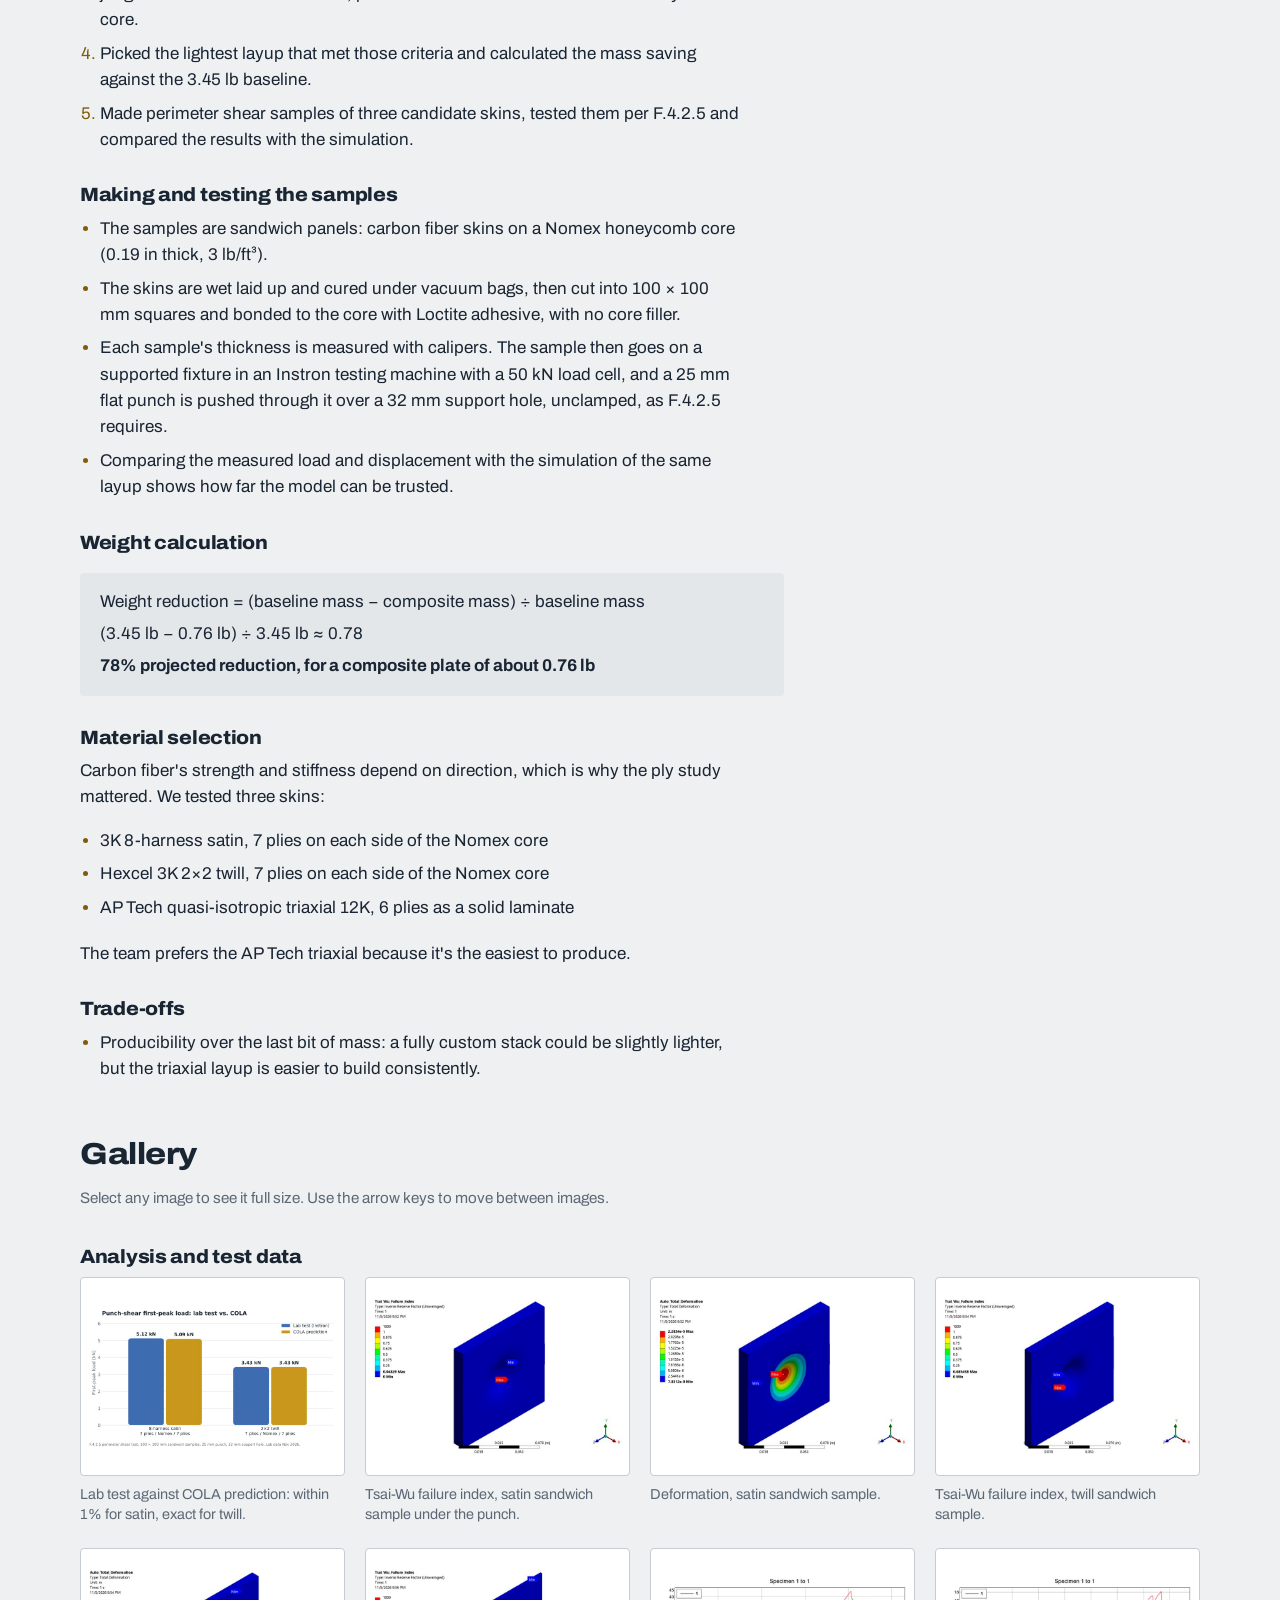
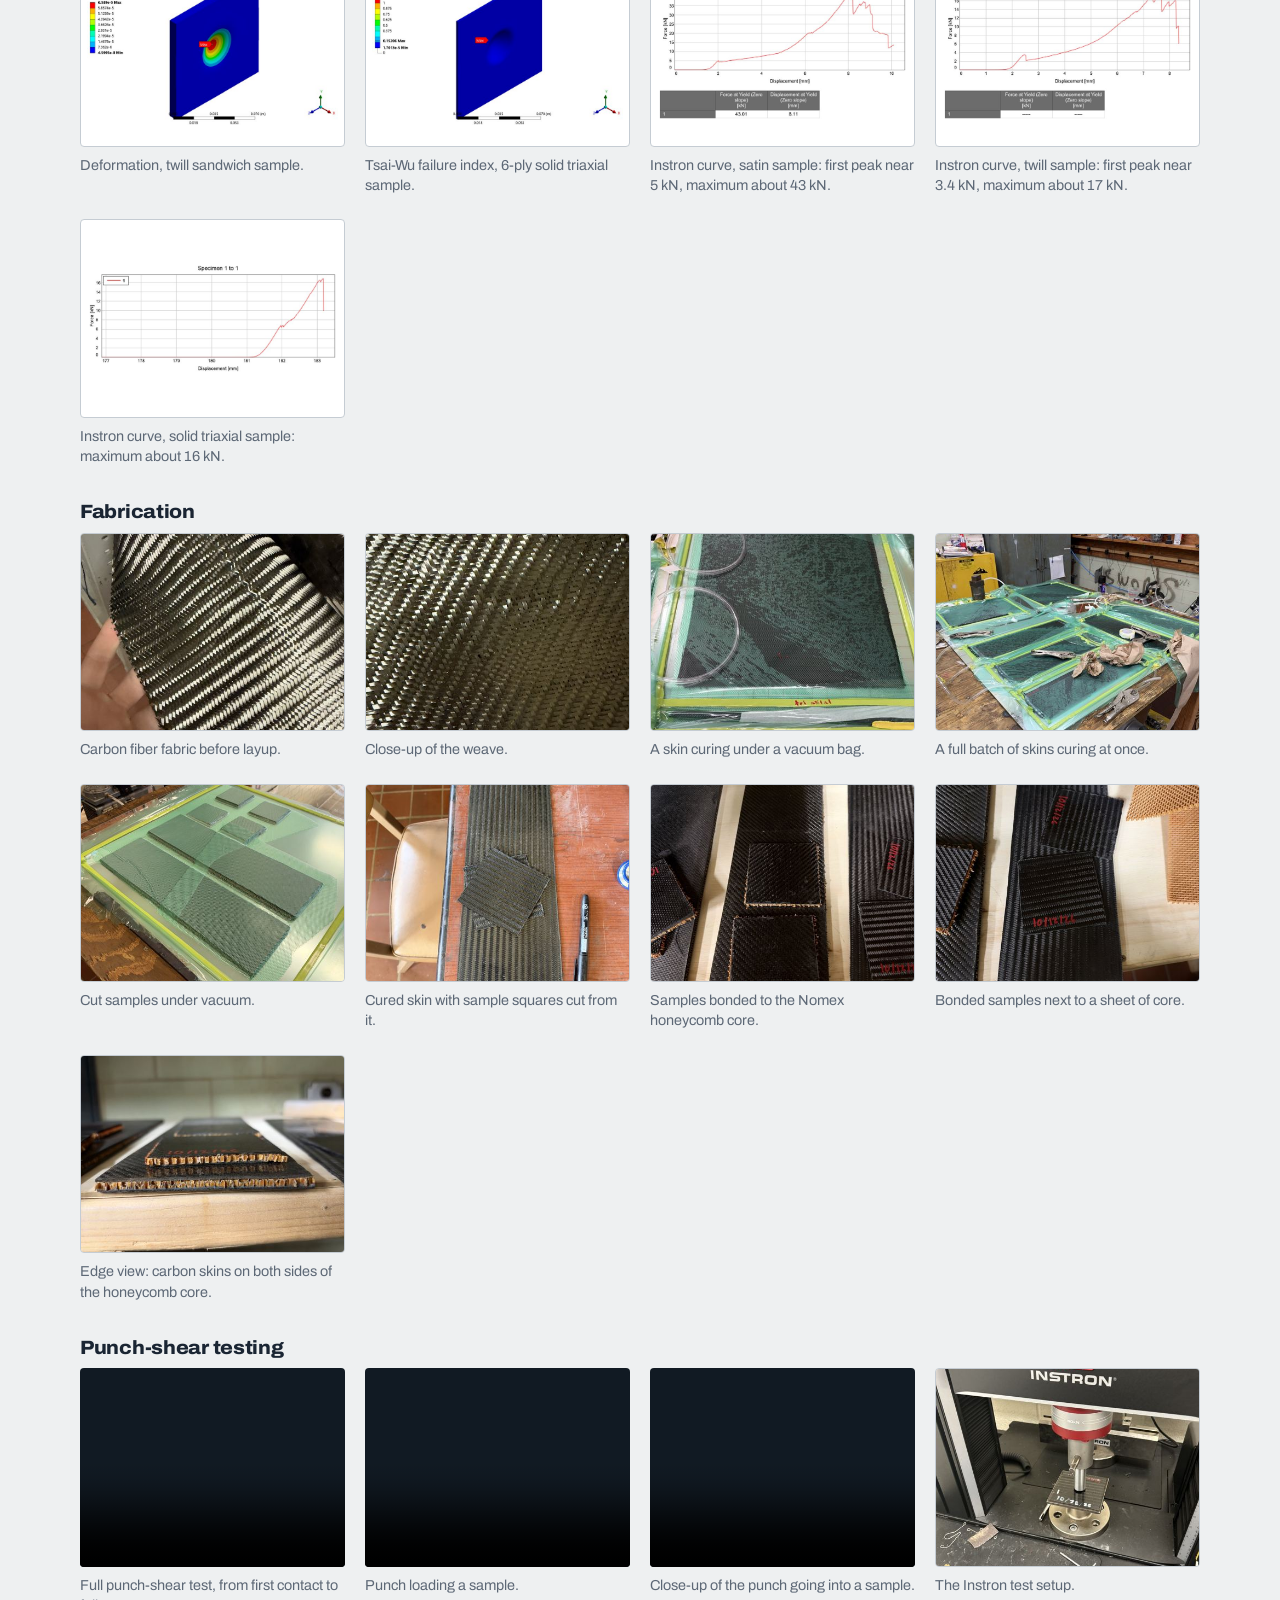
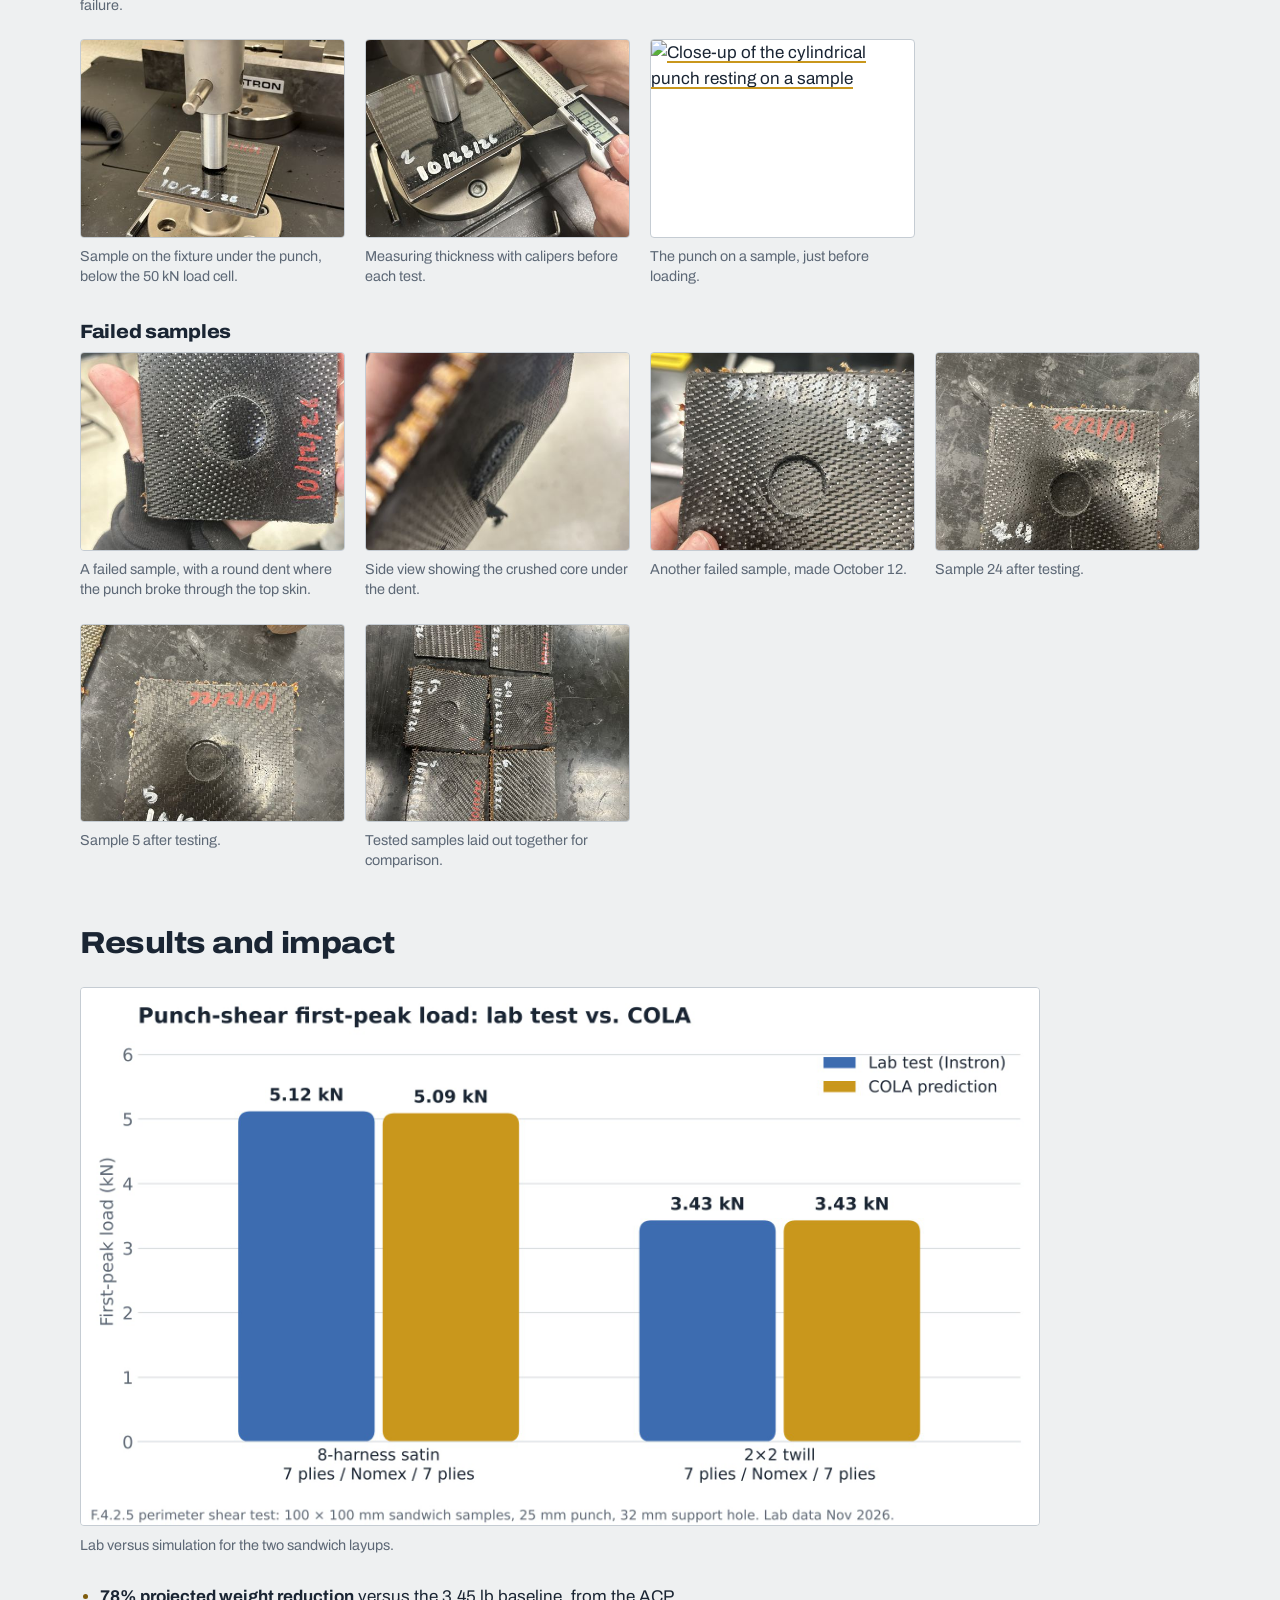
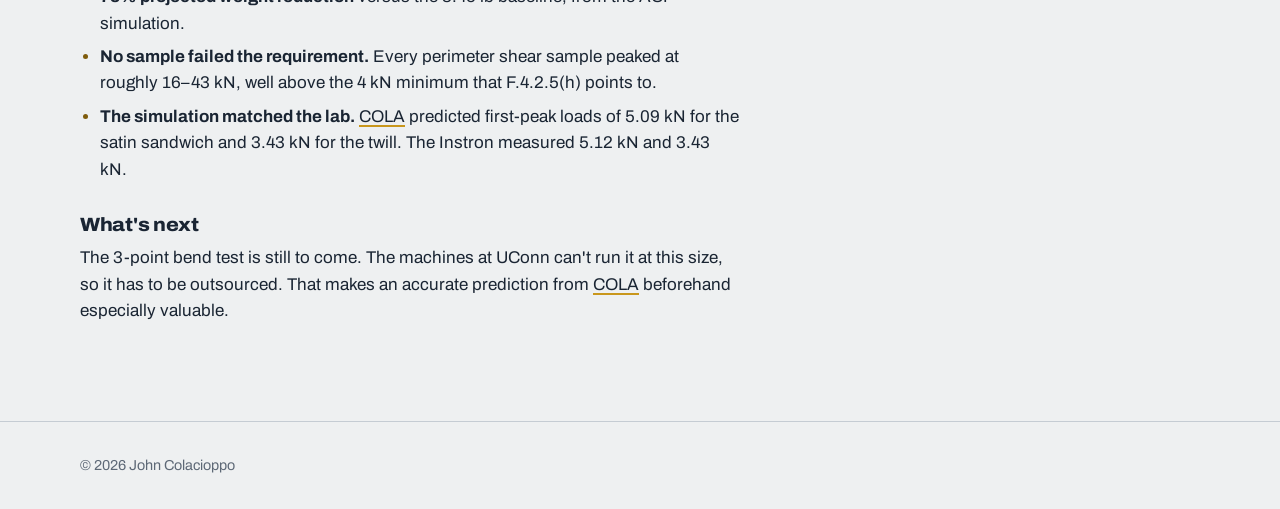
==== commit 5cf86f53: "Apply portfolio feedback: pipeline diagram, hard metrics, DFM framing, internship line, skills, GitH" ====
--- a/projects/anti-intrusion-plate.html
+++ b/projects/anti-intrusion-plate.html
@@ -36,7 +36,7 @@
       <ul class="key-results">
         <li><b>78%</b><span>projected weight reduction versus the baseline plate</span></li>
         <li><b>0 failures</b><span>across the 100 × 100 mm punch-shear samples</span></li>
-        <li><b>Sim = test</b><span>simulation matched the lab punch-shear results</span></li>
+        <li><b>0.6%</b><span>largest gap between simulation and lab punch-shear results</span></li>
       </ul>
       <dl class="facts">
         <div><dt>Team</dt><dd>UConn Formula SAE</dd></div>
@@ -151,19 +151,21 @@
       <!-- 5. Visuals -->
       <section id="gallery" class="gallery">
         <h2>Gallery</h2>
-        <p class="gallery-note">Select any image to see it full size. Use the arrow keys to move between images. The CAD slots are waiting for your SOLIDWORKS model and the full-plate ACP model.</p>
+        <p class="gallery-note">Select any image to see it full size. Use the arrow keys to move between images.</p>
 
         <!-- To add an image, replace a placeholder <li> with:
         <li><figure><a class="g-item photo" href="../assets/img/aip/FILE.jpg"><img src="../assets/img/aip/FILE.jpg" alt="What the image shows" loading="lazy"></a><figcaption>Your caption.</figcaption></figure></li>
              For a video clip:
         <li><figure><video src="../assets/img/aip/FILE.mp4" controls muted playsinline preload="metadata"></video><figcaption>Your caption.</figcaption></figure></li> -->
 
+        <!-- CAD gallery hidden until screenshots are ready. To show it, add images and remove the comment markers.
         <h3>CAD and drawings</h3>
         <ul class="gallery-grid">
           <li><figure><div class="ph">SOLIDWORKS model<br><code>aip/solidworks.jpg</code></div><figcaption>Plate geometry in SOLIDWORKS.</figcaption></figure></li>
           <li><figure><div class="ph">Plate in the front bulkhead assembly<br><code>aip/assembly.jpg</code></div><figcaption>Where the plate sits between the attenuator and bulkhead.</figcaption></figure></li>
           <li><figure><div class="ph">ACP ply stack or fiber directions<br><code>aip/acp-plies.jpg</code></div><figcaption>Ply orientations in ANSYS ACP.</figcaption></figure></li>
         </ul>
+        -->
 
         <h3>Analysis and test data</h3>
         <ul class="gallery-grid">
--- a/css/style.css
+++ b/css/style.css
@@ -416,3 +416,10 @@
 }
 .g-item.photo img { object-fit: cover; padding: 0; }
 .shot-wide img { max-height: 46rem; }
+
+.seeking {
+  display: inline-block; margin: 1.25rem 0 0; padding: .35rem .8rem;
+  border: 1.5px solid var(--aramid); border-radius: 999px;
+  font-size: .95rem; font-weight: 600; color: var(--carbon);
+}
+.project-figure img[src$=".svg"] { background: #fff; padding: .5rem; }
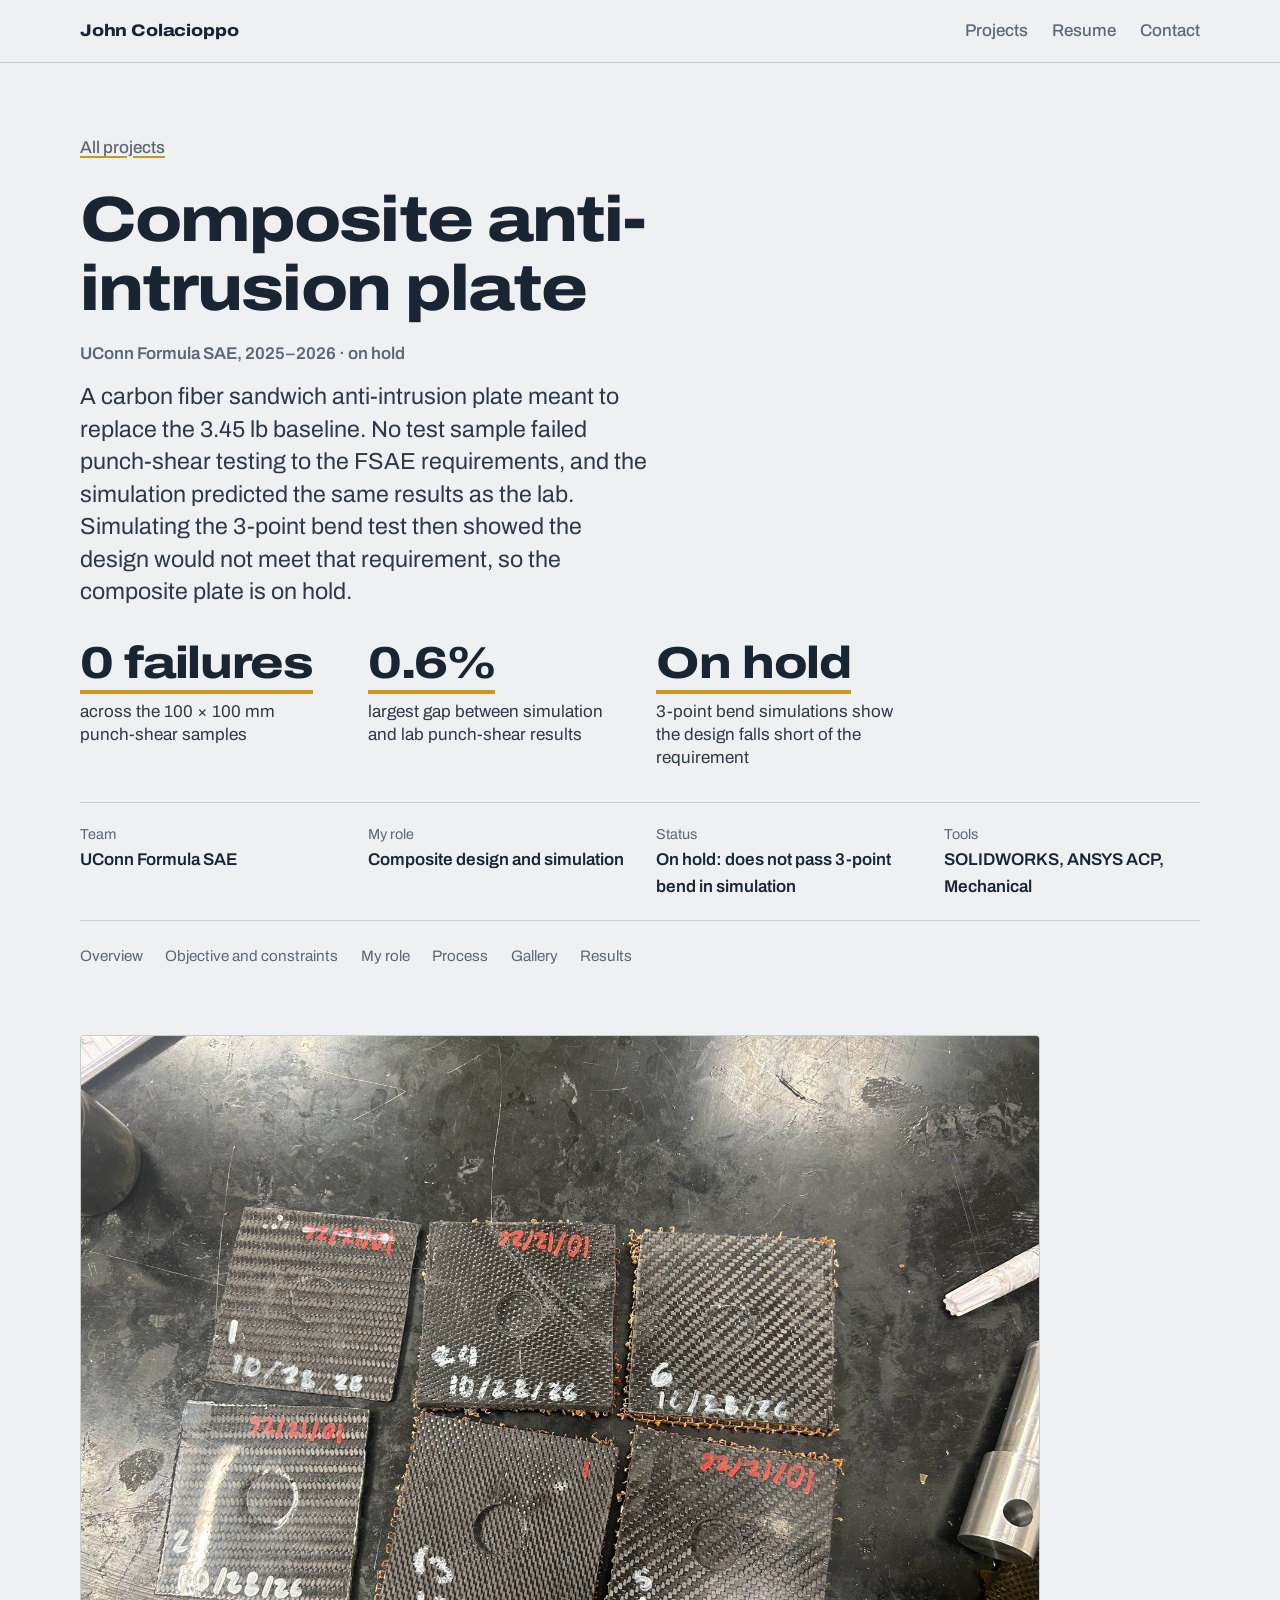
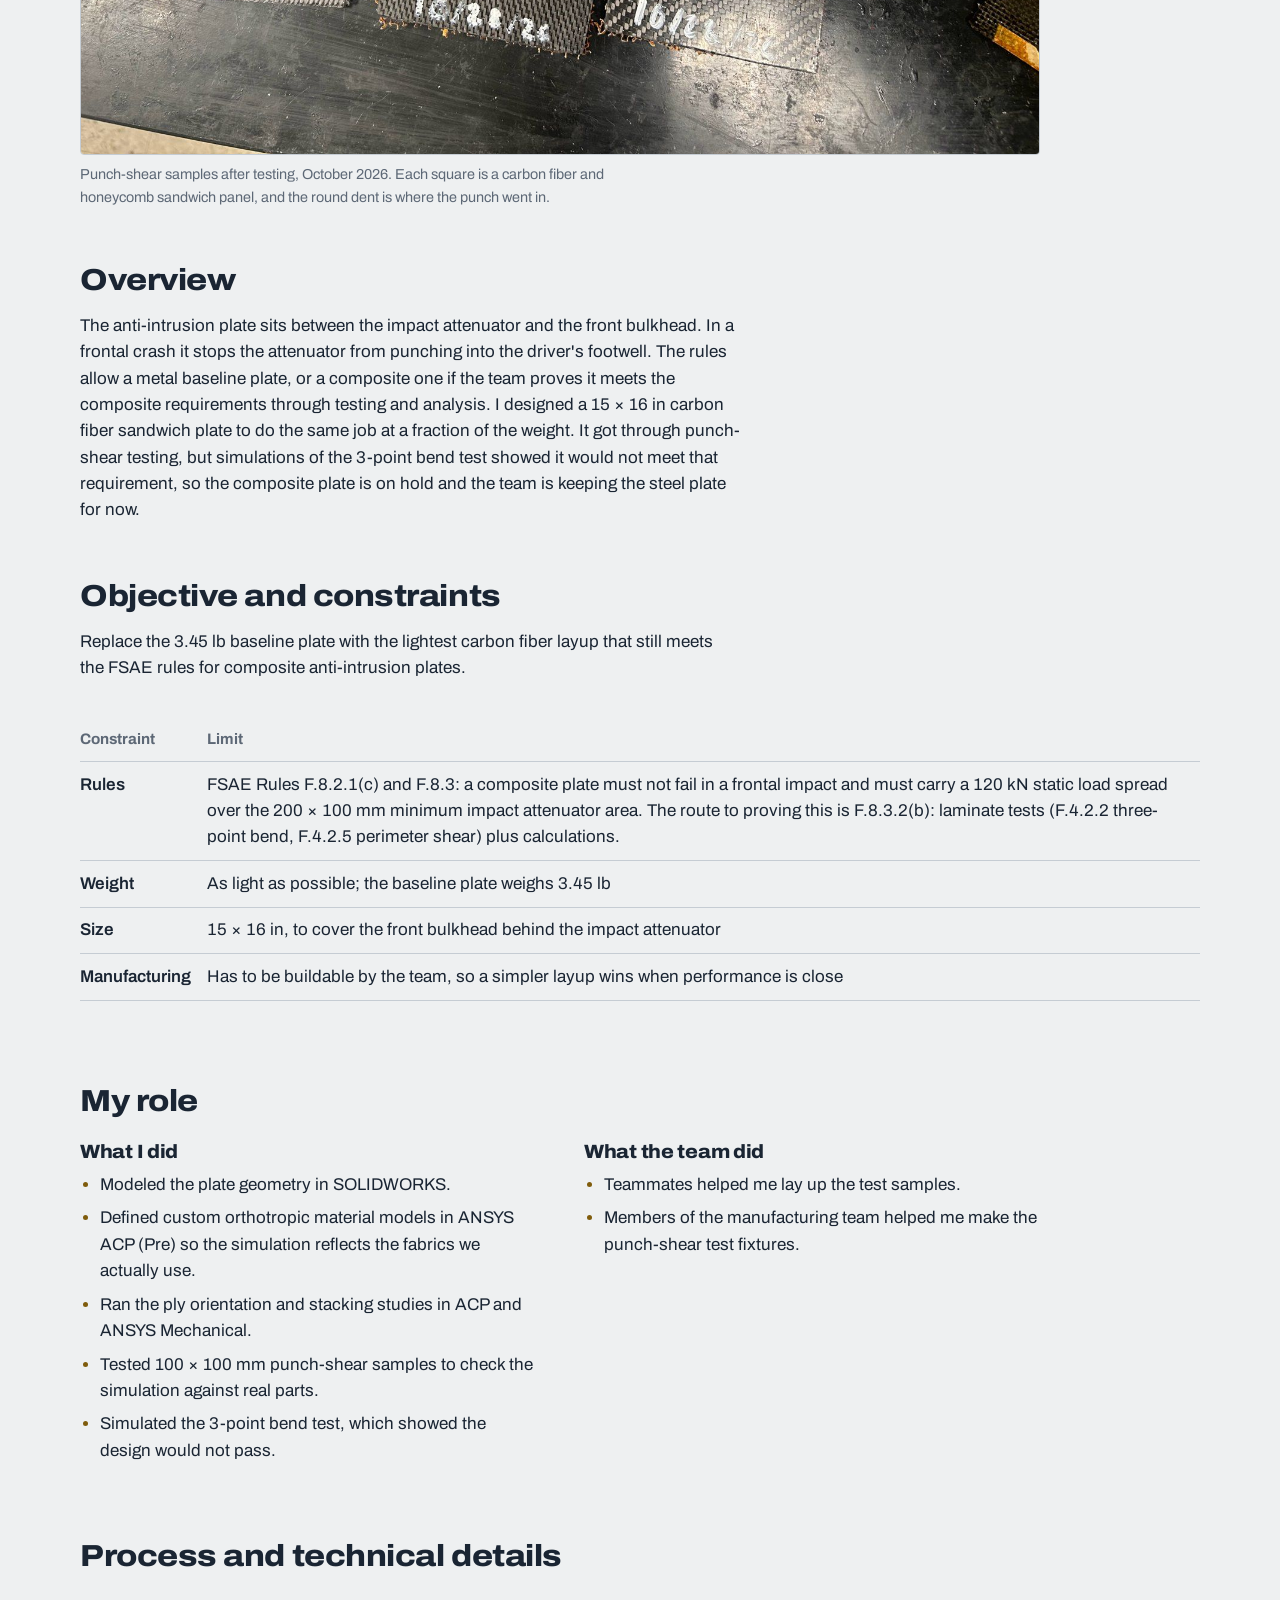
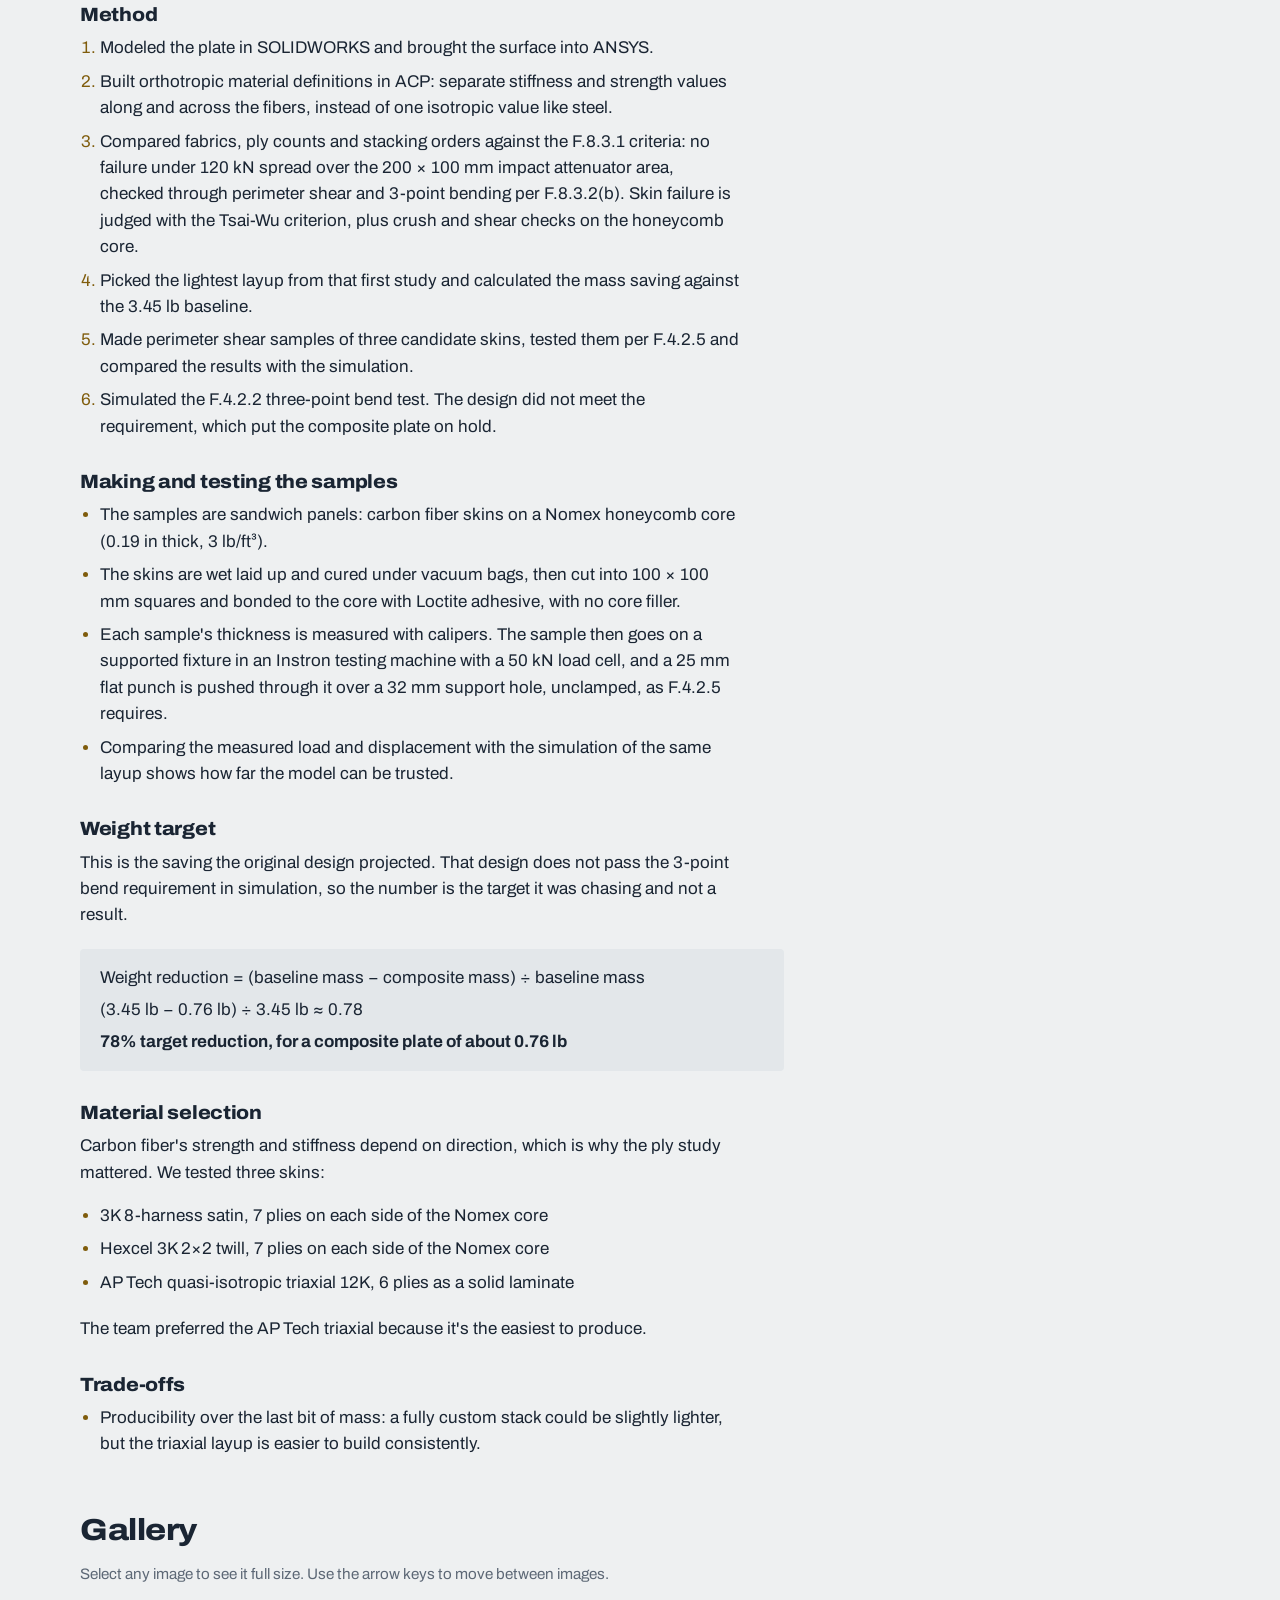
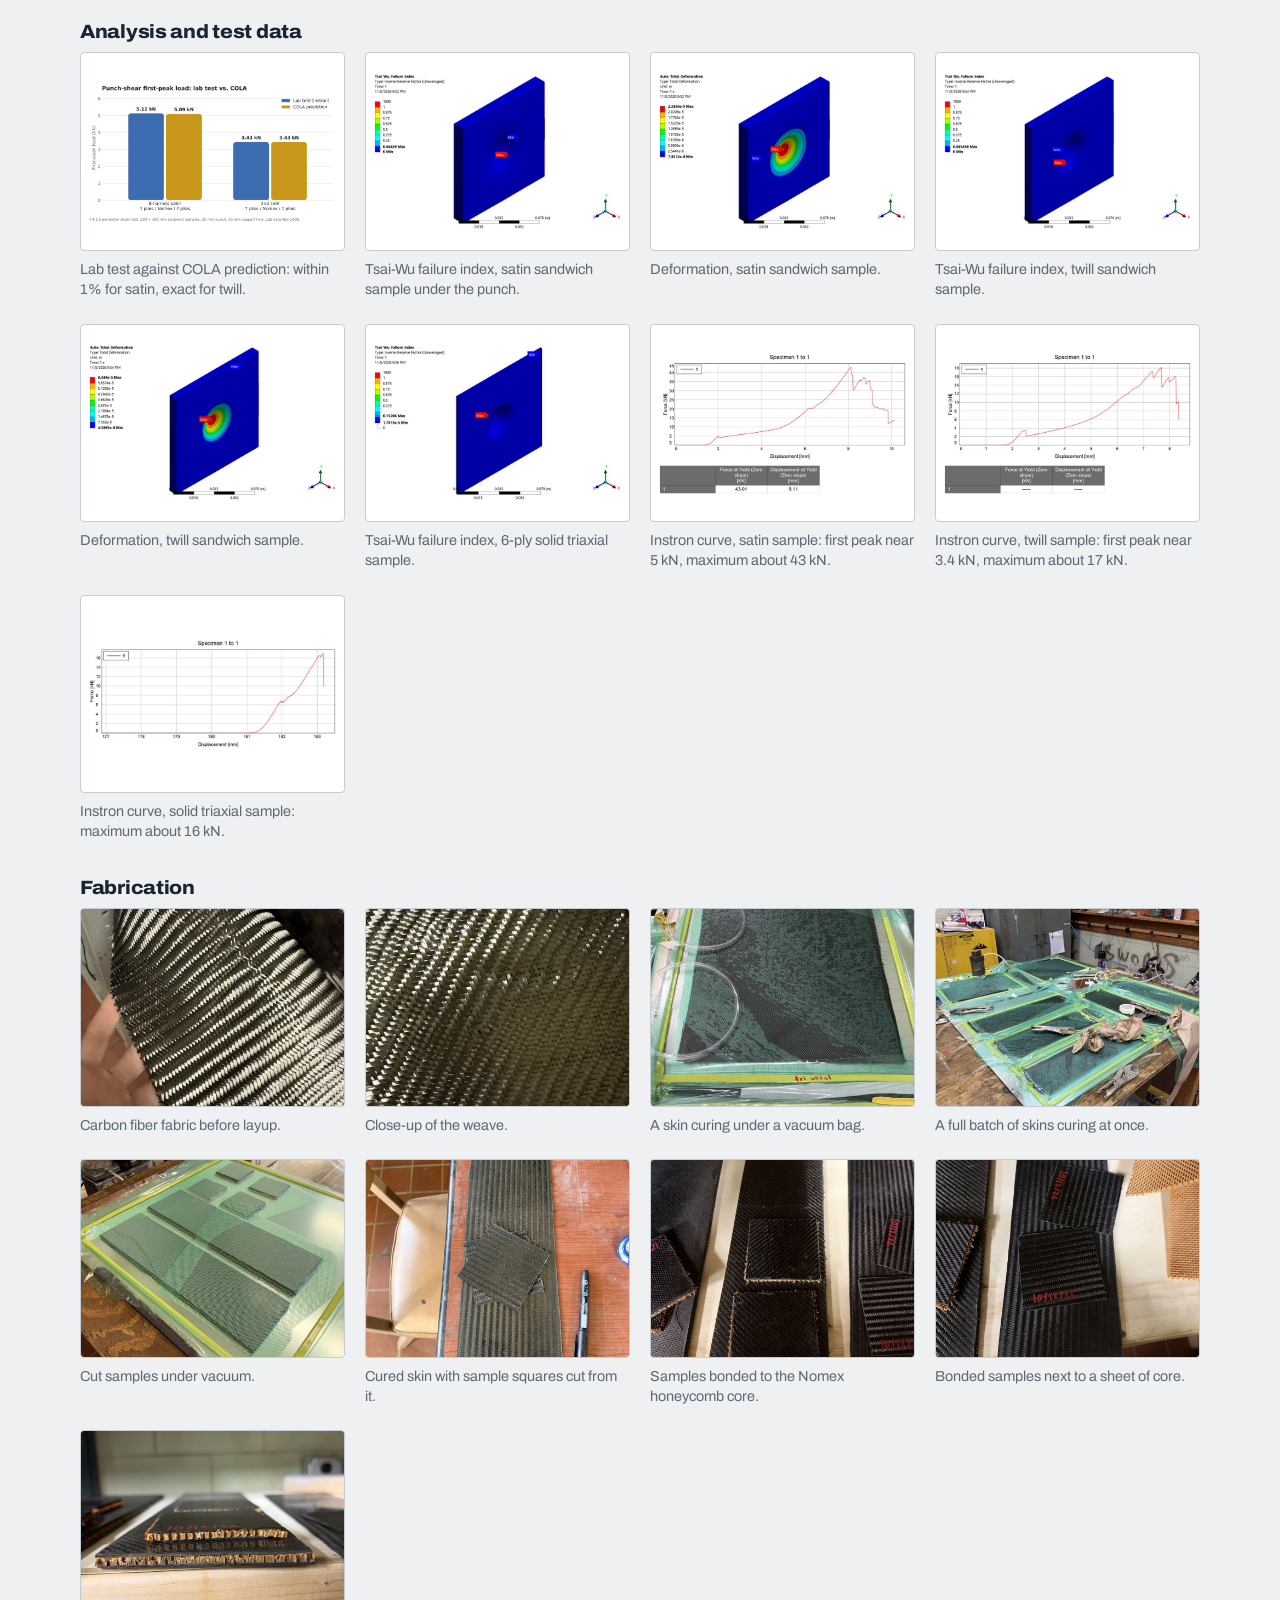
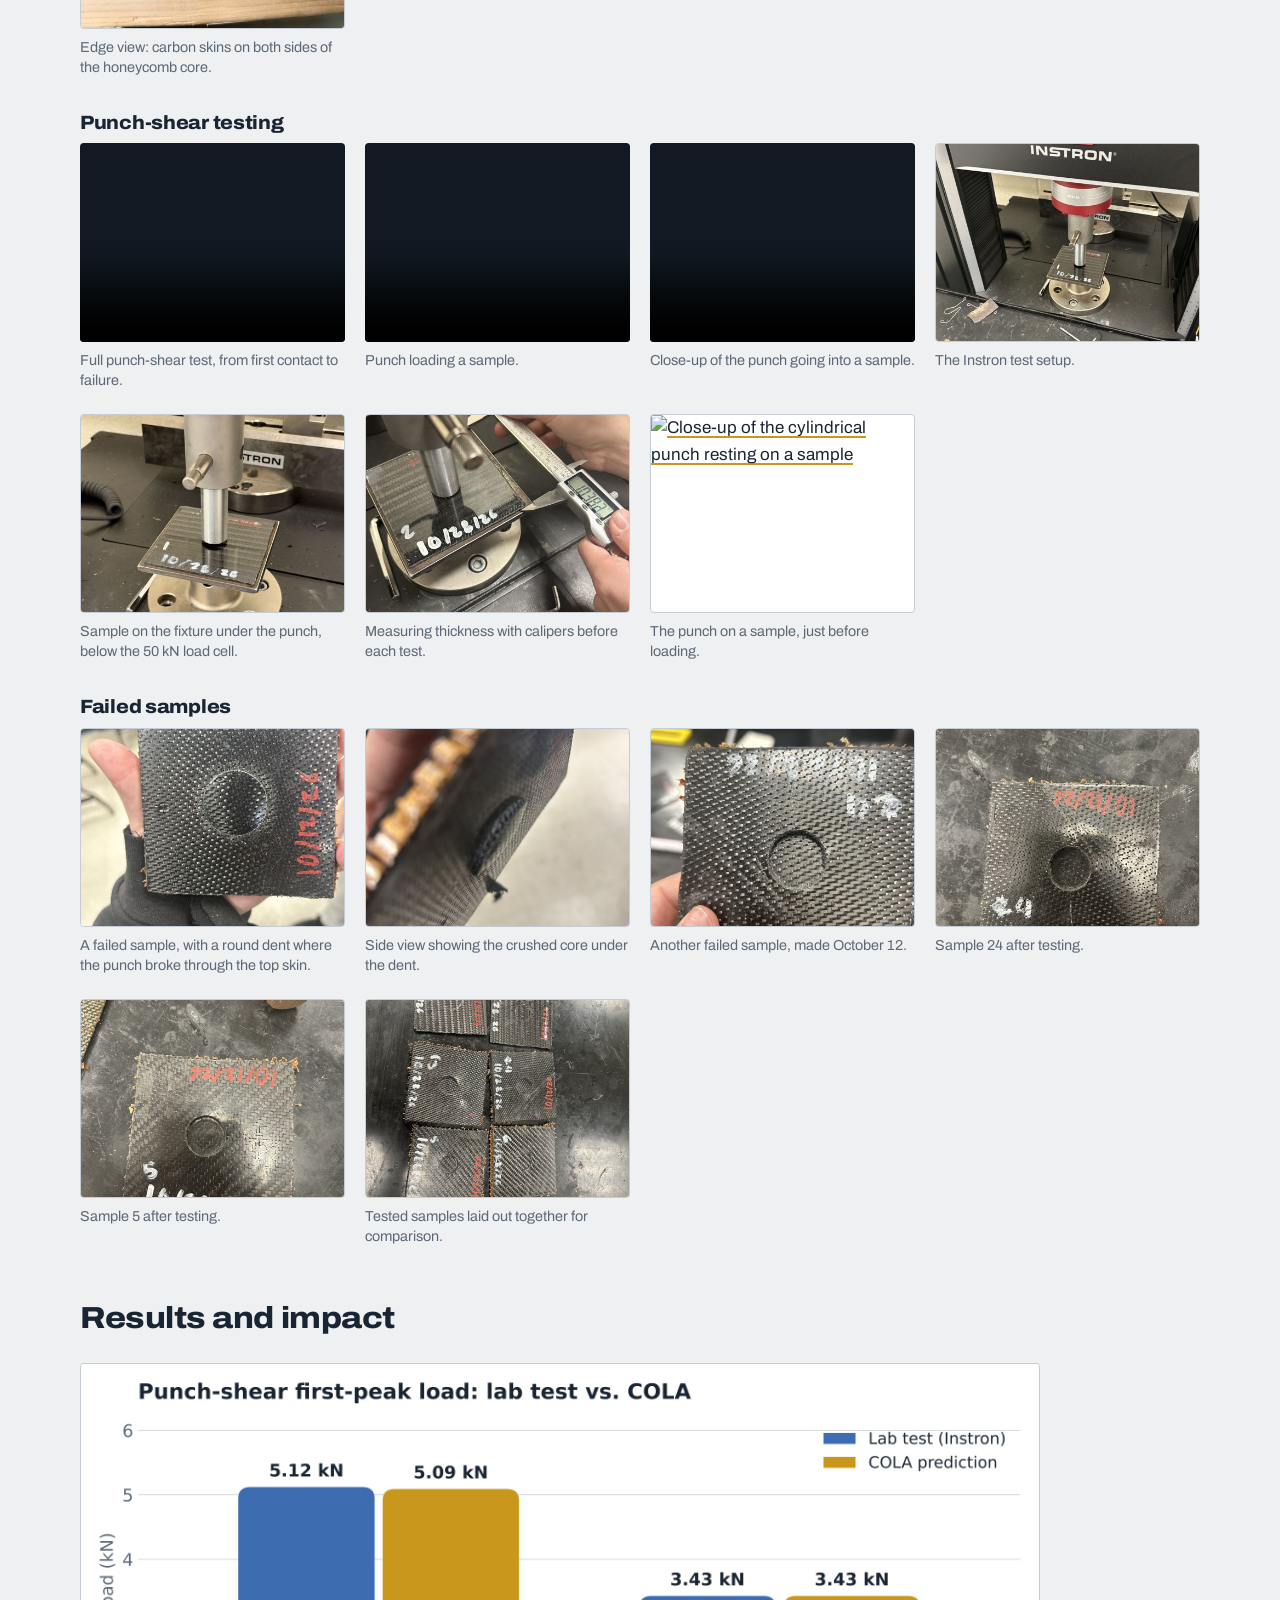
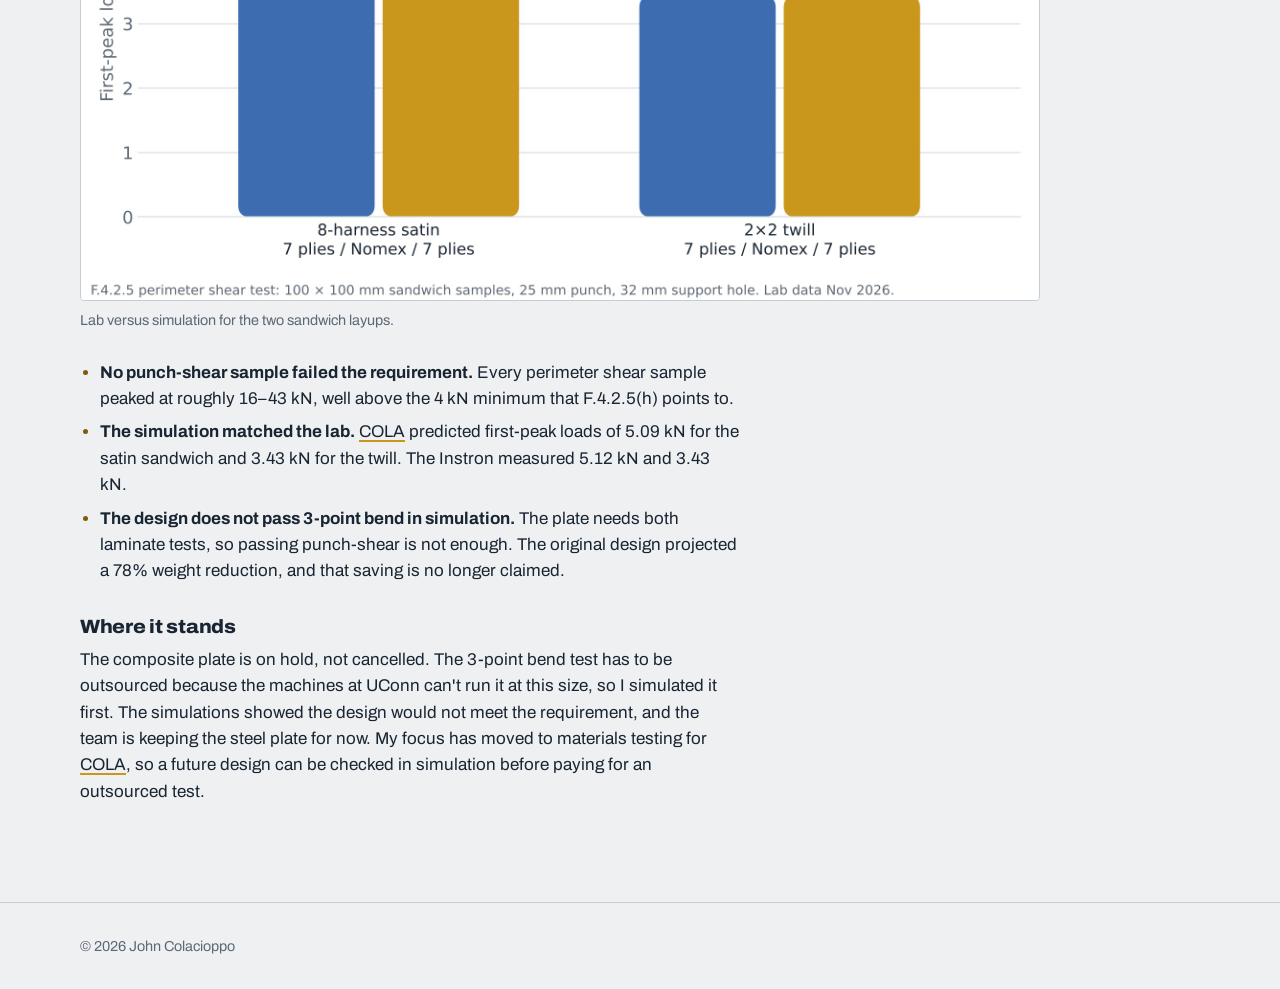
==== commit 468b804a: "Mark composite AIP as on hold after 3-point bend simulations The design does not meet the 3-point be" ====
--- a/projects/anti-intrusion-plate.html
+++ b/projects/anti-intrusion-plate.html
@@ -4,7 +4,7 @@
   <meta charset="utf-8">
   <meta name="viewport" content="width=device-width, initial-scale=1">
   <title>Composite anti-intrusion plate — John Colacioppo</title>
-  <meta name="description" content="Carbon fiber anti-intrusion plate for UConn Formula SAE, designed in SOLIDWORKS and ANSYS ACP. Projected 78% lighter than the baseline.">
+  <meta name="description" content="Carbon fiber anti-intrusion plate for UConn Formula SAE, designed in SOLIDWORKS and ANSYS ACP. Punch-shear validated; on hold after 3-point bend simulations showed the design falls short.">
   <link rel="icon" href="../assets/favicon.svg" type="image/svg+xml">
   <link rel="preconnect" href="https://fonts.googleapis.com">
   <link rel="preconnect" href="https://fonts.gstatic.com" crossorigin>
@@ -31,17 +31,17 @@
     <div class="case-head">
       <a class="back" href="../#projects">All projects</a>
       <h1>Composite anti-intrusion plate</h1>
-      <p class="timeframe">UConn Formula SAE, 2025–present</p>
-      <p class="outcome">A carbon fiber sandwich anti-intrusion plate projected to be 78% lighter than the 3.45 lb baseline. No test sample failed punch-shear testing to the FSAE requirements, and the simulation predicted the same results as the lab.</p>
+      <p class="timeframe">UConn Formula SAE, 2025–2026 · on hold</p>
+      <p class="outcome">A carbon fiber sandwich anti-intrusion plate meant to replace the 3.45 lb baseline. No test sample failed punch-shear testing to the FSAE requirements, and the simulation predicted the same results as the lab. Simulating the 3-point bend test then showed the design would not meet that requirement, so the composite plate is on hold.</p>
       <ul class="key-results">
-        <li><b>78%</b><span>projected weight reduction versus the baseline plate</span></li>
         <li><b>0 failures</b><span>across the 100 × 100 mm punch-shear samples</span></li>
         <li><b>0.6%</b><span>largest gap between simulation and lab punch-shear results</span></li>
+        <li><b>On hold</b><span>3-point bend simulations show the design falls short of the requirement</span></li>
       </ul>
       <dl class="facts">
         <div><dt>Team</dt><dd>UConn Formula SAE</dd></div>
         <div><dt>My role</dt><dd>Composite design and simulation</dd></div>
-        <div><dt>Status</dt><dd>Punch-shear validated; 3-point bend next</dd></div>
+        <div><dt>Status</dt><dd>On hold: does not pass 3-point bend in simulation</dd></div>
         <div><dt>Tools</dt><dd>SOLIDWORKS, ANSYS ACP, Mechanical</dd></div>
       </dl>
       <ul class="toc" aria-label="On this page">
@@ -62,7 +62,7 @@
 
       <section id="overview">
         <h2>Overview</h2>
-        <p>The anti-intrusion plate sits between the impact attenuator and the front bulkhead. In a frontal crash it stops the attenuator from punching into the driver's footwell. The rules allow a metal baseline plate, or a composite one if the team proves it meets the composite requirements through testing and analysis. I'm designing a 15 × 16 in carbon fiber sandwich plate that does the same job at a fraction of the weight.</p>
+        <p>The anti-intrusion plate sits between the impact attenuator and the front bulkhead. In a frontal crash it stops the attenuator from punching into the driver's footwell. The rules allow a metal baseline plate, or a composite one if the team proves it meets the composite requirements through testing and analysis. I designed a 15 × 16 in carbon fiber sandwich plate to do the same job at a fraction of the weight. It got through punch-shear testing, but simulations of the 3-point bend test showed it would not meet that requirement, so the composite plate is on hold and the team is keeping the steel plate for now.</p>
       </section>
 
       <!-- 2. Objective and constraints -->
@@ -73,7 +73,7 @@
           <table class="data">
             <thead><tr><th scope="col">Constraint</th><th scope="col">Limit</th></tr></thead>
             <tbody>
-              <tr><td>Rules</td><td>FSAE Rules F.8.2.1(c) and F.8.3: a composite plate must not fail in a frontal impact and must carry a 120 kN static load spread over the 200 × 100 mm minimum impact attenuator area. We are proving this through F.8.3.2(b): laminate tests (F.4.2.2 three-point bend, F.4.2.5 perimeter shear) plus calculations.</td></tr>
+              <tr><td>Rules</td><td>FSAE Rules F.8.2.1(c) and F.8.3: a composite plate must not fail in a frontal impact and must carry a 120 kN static load spread over the 200 × 100 mm minimum impact attenuator area. The route to proving this is F.8.3.2(b): laminate tests (F.4.2.2 three-point bend, F.4.2.5 perimeter shear) plus calculations.</td></tr>
               <tr><td>Weight</td><td>As light as possible; the baseline plate weighs 3.45 lb</td></tr>
               <tr><td>Size</td><td>15 × 16 in, to cover the front bulkhead behind the impact attenuator</td></tr>
               <tr><td>Manufacturing</td><td>Has to be buildable by the team, so a simpler layup wins when performance is close</td></tr>
@@ -93,6 +93,7 @@
               <li>Defined custom orthotropic material models in ANSYS ACP (Pre) so the simulation reflects the fabrics we actually use.</li>
               <li>Ran the ply orientation and stacking studies in ACP and ANSYS Mechanical.</li>
               <li>Tested 100 × 100 mm punch-shear samples to check the simulation against real parts.</li>
+              <li>Simulated the 3-point bend test, which showed the design would not pass.</li>
             </ul>
           </div>
           <div>
@@ -114,8 +115,9 @@
           <li>Modeled the plate in SOLIDWORKS and brought the surface into ANSYS.</li>
           <li>Built orthotropic material definitions in ACP: separate stiffness and strength values along and across the fibers, instead of one isotropic value like steel.</li>
           <li>Compared fabrics, ply counts and stacking orders against the F.8.3.1 criteria: no failure under 120 kN spread over the 200 × 100 mm impact attenuator area, checked through perimeter shear and 3-point bending per F.8.3.2(b). Skin failure is judged with the Tsai-Wu criterion, plus crush and shear checks on the honeycomb core.</li>
-          <li>Picked the lightest layup that met those criteria and calculated the mass saving against the 3.45 lb baseline.</li>
+          <li>Picked the lightest layup from that first study and calculated the mass saving against the 3.45 lb baseline.</li>
           <li>Made perimeter shear samples of three candidate skins, tested them per F.4.2.5 and compared the results with the simulation.</li>
+          <li>Simulated the F.4.2.2 three-point bend test. The design did not meet the requirement, which put the composite plate on hold.</li>
         </ol>
 
         <h3>Making and testing the samples</h3>
@@ -126,11 +128,12 @@
           <li>Comparing the measured load and displacement with the simulation of the same layup shows how far the model can be trusted.</li>
         </ul>
 
-        <h3>Weight calculation</h3>
+        <h3>Weight target</h3>
+        <p>This is the saving the original design projected. That design does not pass the 3-point bend requirement in simulation, so the number is the target it was chasing and not a result.</p>
         <div class="calc">
           <p>Weight reduction = (baseline mass − composite mass) ÷ baseline mass</p>
           <p>(3.45 lb − 0.76 lb) ÷ 3.45 lb ≈ 0.78</p>
-          <p class="result">78% projected reduction, for a composite plate of about 0.76 lb</p>
+          <p class="result">78% target reduction, for a composite plate of about 0.76 lb</p>
         </div>
 
         <h3>Material selection</h3>
@@ -140,7 +143,7 @@
           <li>Hexcel 3K 2×2 twill, 7 plies on each side of the Nomex core</li>
           <li>AP Tech quasi-isotropic triaxial 12K, 6 plies as a solid laminate</li>
         </ul>
-        <p>The team prefers the AP Tech triaxial because it's the easiest to produce.</p>
+        <p>The team preferred the AP Tech triaxial because it's the easiest to produce.</p>
 
         <h3>Trade-offs</h3>
         <ul>
@@ -158,14 +161,6 @@
              For a video clip:
         <li><figure><video src="../assets/img/aip/FILE.mp4" controls muted playsinline preload="metadata"></video><figcaption>Your caption.</figcaption></figure></li> -->
 
-        <!-- CAD gallery hidden until screenshots are ready. To show it, add images and remove the comment markers.
-        <h3>CAD and drawings</h3>
-        <ul class="gallery-grid">
-          <li><figure><div class="ph">SOLIDWORKS model<br><code>aip/solidworks.jpg</code></div><figcaption>Plate geometry in SOLIDWORKS.</figcaption></figure></li>
-          <li><figure><div class="ph">Plate in the front bulkhead assembly<br><code>aip/assembly.jpg</code></div><figcaption>Where the plate sits between the attenuator and bulkhead.</figcaption></figure></li>
-          <li><figure><div class="ph">ACP ply stack or fiber directions<br><code>aip/acp-plies.jpg</code></div><figcaption>Ply orientations in ANSYS ACP.</figcaption></figure></li>
-        </ul>
-        -->
 
         <h3>Analysis and test data</h3>
         <ul class="gallery-grid">
@@ -223,13 +218,13 @@
           <figcaption>Lab versus simulation for the two sandwich layups.</figcaption>
         </figure>
         <ul>
-          <li><strong>78% projected weight reduction</strong> versus the 3.45 lb baseline, from the ACP simulation.</li>
-          <li><strong>No sample failed the requirement.</strong> Every perimeter shear sample peaked at roughly 16–43 kN, well above the 4 kN minimum that F.4.2.5(h) points to.</li>
+          <li><strong>No punch-shear sample failed the requirement.</strong> Every perimeter shear sample peaked at roughly 16–43 kN, well above the 4 kN minimum that F.4.2.5(h) points to.</li>
           <li><strong>The simulation matched the lab.</strong> <a href="cola.html">COLA</a> predicted first-peak loads of 5.09 kN for the satin sandwich and 3.43 kN for the twill. The Instron measured 5.12 kN and 3.43 kN.</li>
-        </ul>
-
-        <h3>What's next</h3>
-        <p>The 3-point bend test is still to come. The machines at UConn can't run it at this size, so it has to be outsourced. That makes an accurate prediction from <a href="cola.html">COLA</a> beforehand especially valuable.</p>
+          <li><strong>The design does not pass 3-point bend in simulation.</strong> The plate needs both laminate tests, so passing punch-shear is not enough. The original design projected a 78% weight reduction, and that saving is no longer claimed.</li>
+        </ul>
+
+        <h3>Where it stands</h3>
+        <p>The composite plate is on hold, not cancelled. The 3-point bend test has to be outsourced because the machines at UConn can't run it at this size, so I simulated it first. The simulations showed the design would not meet the requirement, and the team is keeping the steel plate for now. My focus has moved to materials testing for <a href="cola.html">COLA</a>, so a future design can be checked in simulation before paying for an outsourced test.</p>
       </section>
     </div>
   </main>
--- a/css/style.css
+++ b/css/style.css
@@ -423,3 +423,8 @@
   font-size: .95rem; font-weight: 600; color: var(--carbon);
 }
 .project-figure img[src$=".svg"] { background: #fff; padding: .5rem; }
+
+.hero-photo img {
+  width: 100%; max-height: 38rem; object-fit: cover; object-position: center 40%;
+  border-radius: 6px; border: 1px solid var(--rule);
+}
